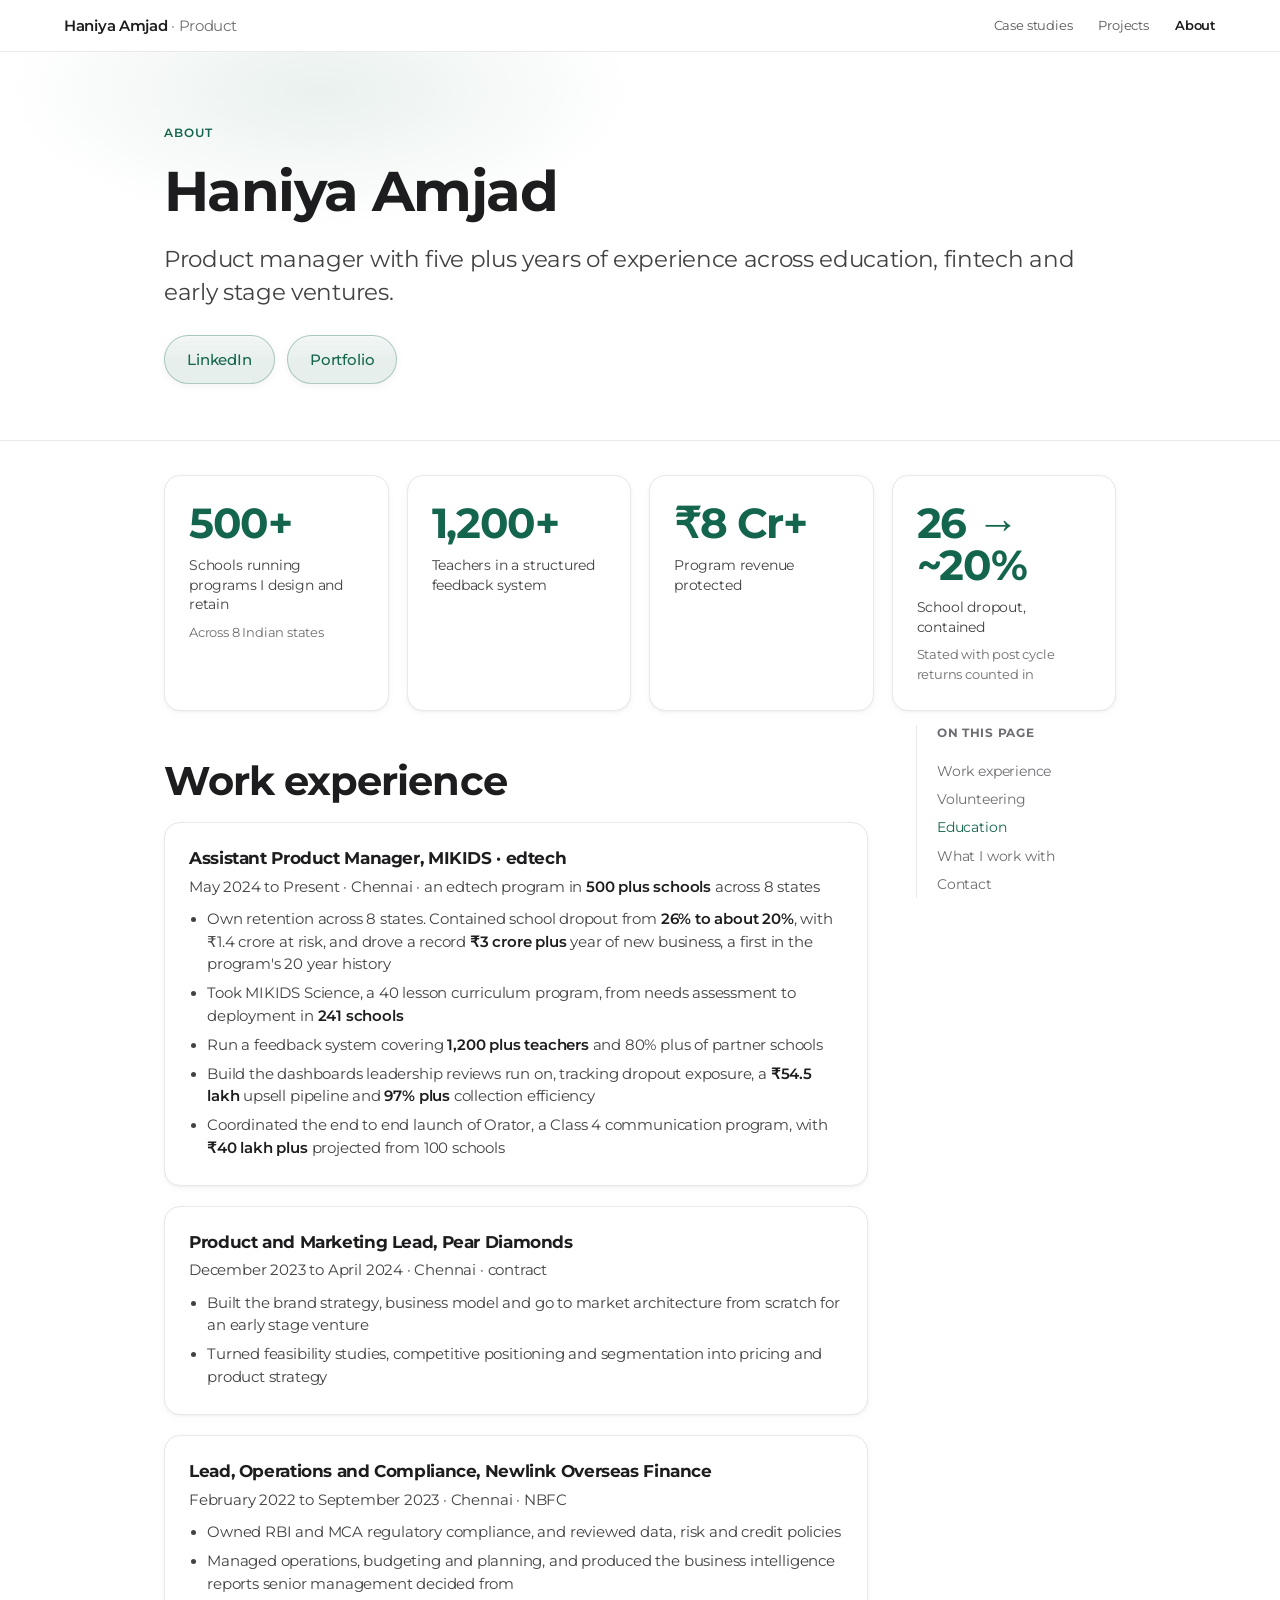
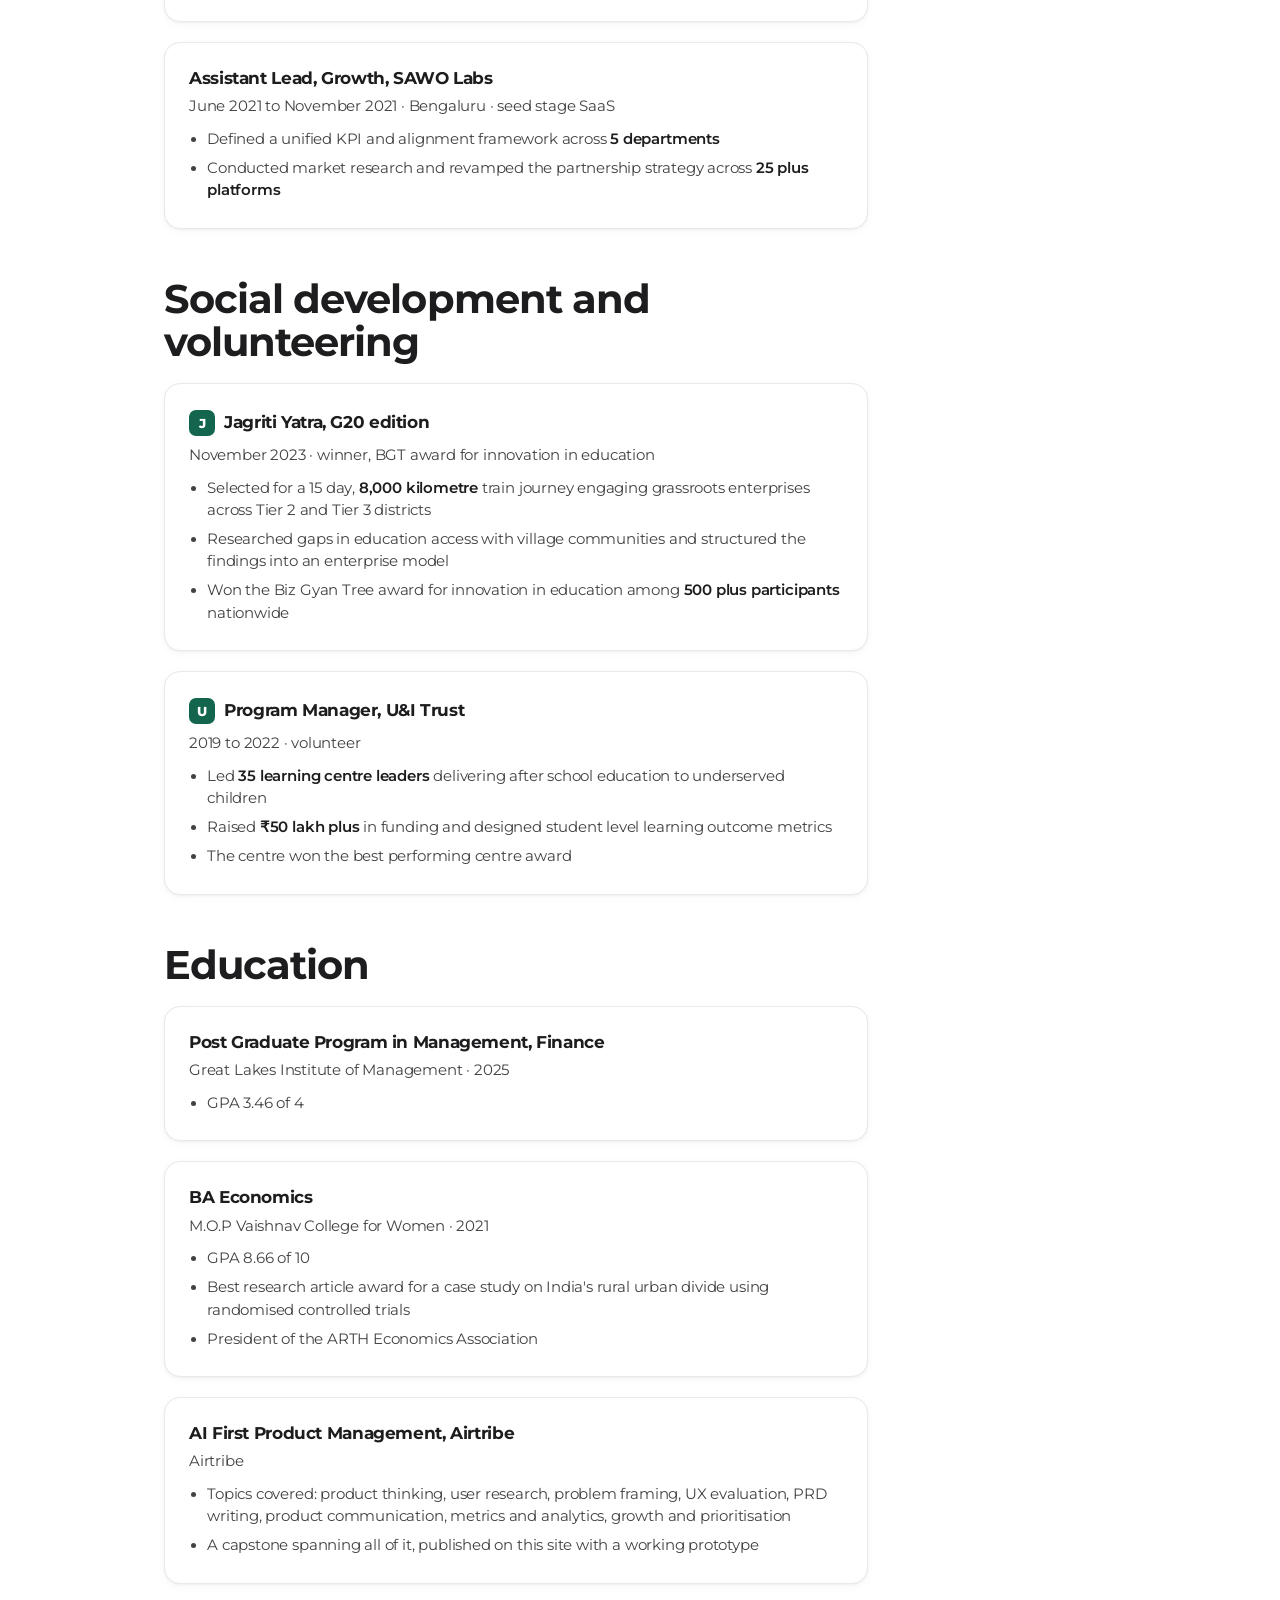
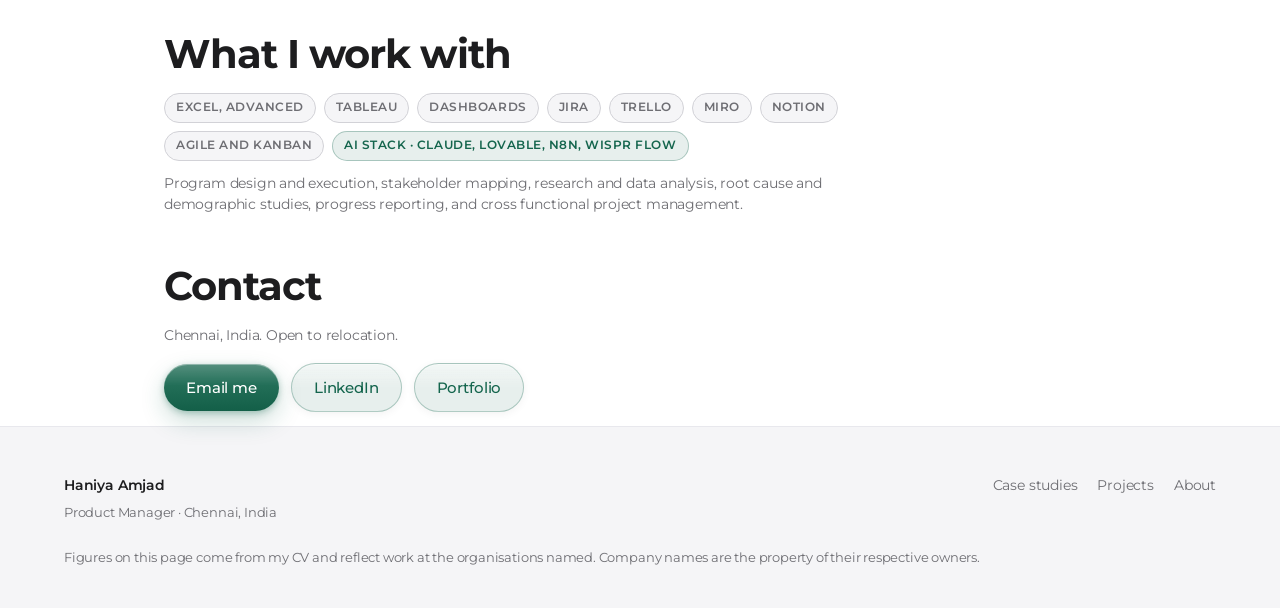
==== about/index.html @ ca7cb686 "Illustrated thumbnails, plain Projects hero, pretty about path" ====
<!DOCTYPE html>
<html lang="en">
<head>
<meta charset="utf-8">
<meta name="viewport" content="width=device-width, initial-scale=1">
<title>About Haniya Amjad</title>
<meta name="description" content="Product manager with five plus years of experience across education, fintech and early stage ventures.">
<link rel="stylesheet" href="../assets/style.css?v=6">
</head>
<body style="--case:#14654d; --case-soft:rgba(20,101,77,.10); --case-line:rgba(20,101,77,.30);">

<a class="skip" href="#main">Skip to content</a>

<nav class="nav">
  <div class="nav-in">
    <a class="nav-logo" href="../">Haniya Amjad <span>· Product</span></a>
    <button class="nav-toggle" aria-expanded="false" aria-controls="navlinks">Menu</button>
    <div class="nav-links" id="navlinks">
      <a href="../">Case studies</a>
      <a href="../#projects">Projects</a>
      <a href="./" class="is-active">About</a>
    </div>
  </div>
</nav>

<main id="main">

<header class="case-hero">
  <div class="wrap">
    <p class="eyebrow">About</p>
    <h1 class="h1">Haniya Amjad</h1>
    <p class="lede">
      Product manager with five plus years of experience across education, fintech and early
      stage ventures.
    </p>
    <div class="btn-row" style="margin-top:22px">
      <a class="btn btn-ghost" href="https://www.linkedin.com/in/haniyaamjad" target="_blank" rel="noopener">LinkedIn</a>
      <a class="btn btn-ghost" href="../">Portfolio</a>
    </div>
  </div>
</header>

<section class="section-sm">
  <div class="wrap">
    <div class="metrics reveal">
      <div class="metric"><span class="num">500+</span><span class="lbl">Schools running programs I design and retain</span><span class="sub">Across 8 Indian states</span></div>
      <div class="metric"><span class="num">1,200+</span><span class="lbl">Teachers in a structured feedback system</span></div>
      <div class="metric"><span class="num">₹8 Cr+</span><span class="lbl">Program revenue protected</span></div>
      <div class="metric"><span class="num">26 → ~20%</span><span class="lbl">School dropout, contained</span><span class="sub">Stated with post cycle returns counted in</span></div>
    </div>
  </div>
</section>

<div class="wrap">
  <div class="case-layout">
  <div class="case-main">

<section class="section-sm" id="experience">
  <div class="prose reveal">
    <h2 class="h2">Work experience</h2>
  </div>

  <div class="grid reveal" style="grid-template-columns:1fr;margin-top:20px">
    <div class="card">
      <h4>Assistant Product Manager, MIKIDS · edtech</h4>
      <p class="xsmall muted" style="margin:4px 0 10px">May 2024 to Present · Chennai · an edtech program in <strong>500 plus schools</strong> across 8 states</p>
      <ul style="font-size:14.5px;color:var(--text-mid);margin:0">
        <li>Own retention across 8 states. Contained school dropout from <strong>26% to about 20%</strong>, with ₹1.4 crore at risk, and drove a record <strong>₹3 crore plus</strong> year of new business, a first in the program's 20 year history</li>
        <li>Took MIKIDS Science, a 40 lesson curriculum program, from needs assessment to deployment in <strong>241 schools</strong></li>
        <li>Run a feedback system covering <strong>1,200 plus teachers</strong> and 80% plus of partner schools</li>
        <li>Build the dashboards leadership reviews run on, tracking dropout exposure, a <strong>₹54.5 lakh</strong> upsell pipeline and <strong>97% plus</strong> collection efficiency</li>
        <li>Coordinated the end to end launch of Orator, a Class 4 communication program, with <strong>₹40 lakh plus</strong> projected from 100 schools</li>
      </ul>
    </div>

    <div class="card">
      <h4>Product and Marketing Lead, Pear Diamonds</h4>
      <p class="xsmall muted" style="margin:4px 0 10px">December 2023 to April 2024 · Chennai · contract</p>
      <ul style="font-size:14.5px;color:var(--text-mid);margin:0">
        <li>Built the brand strategy, business model and go to market architecture from scratch for an early stage venture</li>
        <li>Turned feasibility studies, competitive positioning and segmentation into pricing and product strategy</li>
      </ul>
    </div>

    <div class="card">
      <h4>Lead, Operations and Compliance, Newlink Overseas Finance</h4>
      <p class="xsmall muted" style="margin:4px 0 10px">February 2022 to September 2023 · Chennai · NBFC</p>
      <ul style="font-size:14.5px;color:var(--text-mid);margin:0">
        <li>Owned RBI and MCA regulatory compliance, and reviewed data, risk and credit policies</li>
        <li>Managed operations, budgeting and planning, and produced the business intelligence reports senior management decided from</li>
      </ul>
    </div>

    <div class="card">
      <h4>Assistant Lead, Growth, SAWO Labs</h4>
      <p class="xsmall muted" style="margin:4px 0 10px">June 2021 to November 2021 · Bengaluru · seed stage SaaS</p>
      <ul style="font-size:14.5px;color:var(--text-mid);margin:0">
        <li>Defined a unified KPI and alignment framework across <strong>5 departments</strong></li>
        <li>Conducted market research and revamped the partnership strategy across <strong>25 plus platforms</strong></li>
      </ul>
    </div>
  </div>
</section>

<section class="section-sm" id="volunteering">
  <div class="prose reveal">
    <h2 class="h2">Social development and volunteering</h2>
  </div>

  <div class="grid reveal" style="grid-template-columns:1fr;margin-top:20px">
    <div class="card">
      <h4><span class="logo-mark" aria-hidden="true">J</span>Jagriti Yatra, G20 edition</h4>
      <p class="xsmall muted" style="margin:4px 0 10px">November 2023 · winner, BGT award for innovation in education</p>
      <ul style="font-size:14.5px;color:var(--text-mid);margin:0">
        <li>Selected for a 15 day, <strong>8,000 kilometre</strong> train journey engaging grassroots enterprises across Tier 2 and Tier 3 districts</li>
        <li>Researched gaps in education access with village communities and structured the findings into an enterprise model</li>
        <li>Won the Biz Gyan Tree award for innovation in education among <strong>500 plus participants</strong> nationwide</li>
      </ul>
    </div>

    <div class="card">
      <h4><span class="logo-mark" aria-hidden="true">U</span>Program Manager, U&amp;I Trust</h4>
      <p class="xsmall muted" style="margin:4px 0 10px">2019 to 2022 · volunteer</p>
      <ul style="font-size:14.5px;color:var(--text-mid);margin:0">
        <li>Led <strong>35 learning centre leaders</strong> delivering after school education to underserved children</li>
        <li>Raised <strong>₹50 lakh plus</strong> in funding and designed student level learning outcome metrics</li>
        <li>The centre won the best performing centre award</li>
      </ul>
    </div>
  </div>
</section>

<section class="section-sm" id="education">
  <div class="prose reveal">
    <h2 class="h2">Education</h2>
  </div>

  <div class="grid reveal" style="grid-template-columns:1fr;margin-top:20px">
    <div class="card">
      <h4>Post Graduate Program in Management, Finance</h4>
      <p class="xsmall muted" style="margin:4px 0 10px">Great Lakes Institute of Management · 2025</p>
      <ul style="font-size:14.5px;color:var(--text-mid);margin:0">
        <li>GPA 3.46 of 4</li>
      </ul>
    </div>

    <div class="card">
      <h4>BA Economics</h4>
      <p class="xsmall muted" style="margin:4px 0 10px">M.O.P Vaishnav College for Women · 2021</p>
      <ul style="font-size:14.5px;color:var(--text-mid);margin:0">
        <li>GPA 8.66 of 10</li>
        <li>Best research article award for a case study on India's rural urban divide using randomised controlled trials</li>
        <li>President of the ARTH Economics Association</li>
      </ul>
    </div>

    <div class="card">
      <h4>AI First Product Management, Airtribe</h4>
      <p class="xsmall muted" style="margin:4px 0 10px">Airtribe</p>
      <ul style="font-size:14.5px;color:var(--text-mid);margin:0">
        <li>Topics covered: product thinking, user research, problem framing, UX evaluation, PRD writing, product communication, metrics and analytics, growth and prioritisation</li>
        <li>A capstone spanning all of it, published on this site with a working prototype</li>
      </ul>
    </div>
  </div>
</section>

<section class="section-sm" id="toolkit">
  <div class="prose reveal">
    <h2 class="h2">What I work with</h2>
    <div class="tag-row" style="margin:16px 0 12px">
      <span class="tag tag-plain">Excel, advanced</span>
      <span class="tag tag-plain">Tableau</span>
      <span class="tag tag-plain">Dashboards</span>
      <span class="tag tag-plain">Jira</span>
      <span class="tag tag-plain">Trello</span>
      <span class="tag tag-plain">Miro</span>
      <span class="tag tag-plain">Notion</span>
      <span class="tag tag-plain">Agile and Kanban</span>
      <span class="tag">AI stack · Claude, Lovable, n8n, Wispr Flow</span>
    </div>
    <p class="small muted">
      Program design and execution, stakeholder mapping, research and data analysis, root cause
      and demographic studies, progress reporting, and cross functional project management.
    </p>
  </div>
</section>

<section class="section-sm" id="contact">
  <div class="prose reveal">
    <h2 class="h2">Contact</h2>
    <p class="small muted" style="margin-top:10px">Chennai, India. Open to relocation.</p>
    <div class="btn-row" style="margin-top:16px">
      <a class="btn" href="mailto:haniya.amjad1124@gmail.com">Email me</a>
      <a class="btn btn-ghost" href="https://www.linkedin.com/in/haniyaamjad" target="_blank" rel="noopener">LinkedIn</a>
      <a class="btn btn-ghost" href="../">Portfolio</a>
    </div>
  </div>
</section>

  </div>

  <aside class="toc" aria-label="On this page">
    <p class="toc-t">On this page</p>
    <a href="#experience">Work experience</a>
    <a href="#volunteering">Volunteering</a>
    <a href="#education">Education</a>
    <a href="#toolkit">What I work with</a>
    <a href="#contact">Contact</a>
  </aside>

  </div>
</div>

</main>

<footer class="footer">
  <div class="wrap-wide">
    <div class="footer-in">
      <div>
        <p style="font-family:var(--font-display);font-weight:600;margin-bottom:6px">Haniya Amjad</p>
        <p class="muted" style="font-size:13px;margin:0">Product Manager · Chennai, India</p>
      </div>
      <div class="footer-links">
        <a href="../">Case studies</a>
        <a href="../#projects">Projects</a>
        <a href="./">About</a>
      </div>
    </div>
    <p class="footer-legal">
      Figures on this page come from my CV and reflect work at the organisations named. Company
      names are the property of their respective owners.
    </p>
  </div>
</footer>

<script src="../assets/main.js?v=6"></script>
</body>
</html>
---- assets/style.css ----
@font-face {
  font-family: "Montserrat";
  font-style: normal;
  font-weight: 100 900;
  font-display: swap;
  src: url("fonts/montserrat-var.woff2") format("woff2");
}

/* ==========================================================================
   Haniya Amjad, Product Portfolio
   Design system. Apple-grade restraint: black, white, one accent per case.
   ========================================================================== */

/* ---------- Tokens ---------- */
:root {
  --font-display: "Montserrat", -apple-system, BlinkMacSystemFont, "SF Pro Display",
                  "Helvetica Neue", Helvetica, Arial, sans-serif;
  --font-text: "Montserrat", -apple-system, BlinkMacSystemFont, "SF Pro Text",
               "Helvetica Neue", Helvetica, Arial, sans-serif;
  --font-mono: ui-monospace, SFMono-Regular, "SF Mono", Menlo, Consolas, monospace;

  --bg: #ffffff;
  --bg-alt: #f5f5f7;
  --bg-sunken: #ebebef;
  --surface: #ffffff;
  --text: #1d1d1f;
  --text-mid: #424245;
  --muted: #6e6e73;
  --line: #d2d2d7;
  --line-soft: #e8e8ed;
  --accent: #0071e3;
  --accent-ink: #ffffff;

  /* per-case accent, overridden inline on <body data-case> */
  --case: #0071e3;
  --case-soft: rgba(0, 113, 227, 0.10);
  --case-line: rgba(0, 113, 227, 0.28);

  --shadow-sm: 0 1px 2px rgba(0,0,0,.04), 0 2px 8px rgba(0,0,0,.04);
  --shadow-md: 0 2px 6px rgba(0,0,0,.05), 0 12px 32px rgba(0,0,0,.07);
  --shadow-lg: 0 4px 12px rgba(0,0,0,.06), 0 24px 64px rgba(0,0,0,.10);

  --radius-sm: 10px;
  --radius: 16px;
  --radius-lg: 24px;

  --wrap: 1000px;
  --wrap-wide: 1200px;
  --nav-h: 52px;

  --ease: cubic-bezier(.22,.61,.36,1);
}

@media (prefers-color-scheme: dark) {
  :root:not([data-theme="light"]) {
    --bg: #000000;
    --bg-alt: #0d0d0f;
    --bg-sunken: #161618;
    --surface: #1418;
    --surface: #131315;
    --text: #f5f5f7;
    --text-mid: #d6d6da;
    --muted: #8a8a8f;
    --line: #2c2c2e;
    --line-soft: #232325;
    --accent: #2997ff;
  }
}

:root[data-theme="dark"] {
  --bg: #000000;
  --bg-alt: #0d0d0f;
  --bg-sunken: #161618;
  --surface: #131315;
  --text: #f5f5f7;
  --text-mid: #d6d6da;
  --muted: #8a8a8f;
  --line: #2c2c2e;
  --line-soft: #232325;
  --accent: #2997ff;
}

/* ---------- Reset ---------- */
*, *::before, *::after { box-sizing: border-box; }
html { -webkit-text-size-adjust: 100%; scroll-behavior: smooth; scroll-padding-top: calc(var(--nav-h) + 24px); }
@media (prefers-reduced-motion: reduce) {
  html { scroll-behavior: auto; }
  *, *::before, *::after { animation-duration: .001ms !important; transition-duration: .001ms !important; }
}
body {
  margin: 0;
  background: var(--bg);
  color: var(--text);
  font-family: var(--font-text);
  font-size: 17px;
  line-height: 1.55;
  letter-spacing: -0.011em;
  -webkit-font-smoothing: antialiased;
  -moz-osx-font-smoothing: grayscale;
  overflow-x: hidden;
}
img, svg, video { max-width: 100%; height: auto; display: block; }
a { color: inherit; text-decoration: none; }
h1, h2, h3, h4, h5 { font-family: var(--font-display); font-weight: 700; letter-spacing: -0.022em; line-height: 1.08; margin: 0; }
p { margin: 0 0 1.1em; }
p:last-child { margin-bottom: 0; }
ul, ol { margin: 0 0 1.1em; padding-left: 1.25em; }
li { margin-bottom: .45em; }
li:last-child { margin-bottom: 0; }
strong { font-weight: 600; color: var(--text); }
hr { border: 0; border-top: 1px solid var(--line-soft); margin: 56px 0; }
::selection { background: var(--case); color: #fff; }

:focus-visible { outline: 2px solid var(--case); outline-offset: 3px; border-radius: 4px; }

/* ---------- Layout ---------- */
.wrap { width: 100%; max-width: var(--wrap); margin: 0 auto; padding: 0 24px; }
.wrap-wide { width: 100%; max-width: var(--wrap-wide); margin: 0 auto; padding: 0 24px; }
section { position: relative; }
.section { padding: 60px 0 40px; }
.section-sm { padding: 34px 0 14px; }
.section-alt { background: var(--bg-alt); }
.skip {
  position: absolute; left: -9999px; top: 0; z-index: 200;
  background: var(--text); color: var(--bg); padding: 10px 16px; border-radius: 0 0 8px 0;
}
.skip:focus { left: 0; }

/* ---------- Nav ---------- */
.nav {
  position: sticky; top: 0; z-index: 100;
  height: var(--nav-h);
  background: color-mix(in srgb, var(--bg) 72%, transparent);
  backdrop-filter: saturate(180%) blur(20px);
  -webkit-backdrop-filter: saturate(180%) blur(20px);
  border-bottom: 1px solid var(--line-soft);
}
.nav-in {
  max-width: var(--wrap-wide); margin: 0 auto; padding: 0 24px;
  height: 100%; display: flex; align-items: center; gap: 28px;
}
.nav-logo {
  font-family: var(--font-display); font-weight: 600; font-size: 15px;
  letter-spacing: -0.02em; margin-right: auto; white-space: nowrap;
}
.nav-logo span { color: var(--muted); font-weight: 400; }
.nav-links { display: flex; align-items: center; gap: 26px; }
.nav-links a {
  font-size: 13px; color: var(--text-mid); opacity: .88;
  transition: opacity .25s var(--ease), color .25s var(--ease);
}
.nav-links a:hover { opacity: 1; color: var(--text); }
.nav-links a.is-active { color: var(--text); font-weight: 600; opacity: 1; }
.nav-toggle {
  display: none; background: none; border: 0; padding: 6px; cursor: pointer;
  color: var(--text); font-size: 13px; font-family: inherit;
}
@media (max-width: 720px) {
  .nav-links {
    position: fixed; inset: var(--nav-h) 0 auto 0;
    flex-direction: column; align-items: stretch; gap: 0;
    background: var(--bg); border-bottom: 1px solid var(--line);
    padding: 8px 24px 20px; display: none;
  }
  .nav-links.is-open { display: flex; }
  .nav-links a { padding: 13px 0; font-size: 16px; border-bottom: 1px solid var(--line-soft); }
  .nav-links a:last-child { border-bottom: 0; }
  .nav-toggle { display: block; }
}

/* ---------- Type utilities ---------- */
.eyebrow {
  font-size: 12px; font-weight: 600; letter-spacing: .08em; text-transform: uppercase;
  color: var(--case); margin: 0 0 14px;
}
.eyebrow-muted { color: var(--muted); }
.h-display { font-size: clamp(40px, 7.2vw, 76px); line-height: 1.04; letter-spacing: -0.03em; }
.h1 { font-size: clamp(34px, 5.4vw, 56px); letter-spacing: -0.028em; }
.h2 { font-size: clamp(27px, 3.6vw, 40px); letter-spacing: -0.024em; }
.h3 { font-size: clamp(20px, 2.2vw, 26px); letter-spacing: -0.018em; }
.h4 { font-size: 18px; letter-spacing: -0.014em; }
.lede { font-size: clamp(18px, 2.1vw, 23px); line-height: 1.45; color: var(--text-mid); font-weight: 400; letter-spacing: -0.014em; }
.muted { color: var(--muted); }
.small { font-size: 14px; }
.xsmall { font-size: 12.5px; }
.center { text-align: center; }
.mono { font-family: var(--font-mono); font-size: .92em; letter-spacing: 0; }

.section-head { margin-bottom: 40px; }
.section-head .lede { max-width: 68ch; margin-top: 14px; }

/* ---------- Tags / chips ---------- */
.tag {
  display: inline-flex; align-items: center; gap: 6px;
  font-size: 11.5px; font-weight: 600; letter-spacing: .045em; text-transform: uppercase;
  padding: 5px 11px; border-radius: 100px;
  background: var(--case-soft); color: var(--case);
  border: 1px solid var(--case-line);
  white-space: nowrap;
}
.tag-plain {
  background: var(--bg-alt); color: var(--muted); border-color: var(--line);
}
.tag-row { display: flex; flex-wrap: wrap; gap: 8px; }

/* ---------- Buttons ---------- */
.btn {
  display: inline-flex; align-items: center; gap: 8px;
  font-size: 15px; font-weight: 500; letter-spacing: -0.01em;
  padding: 12px 22px; border-radius: 100px;
  background: var(--case); color: #fff; border: 1px solid transparent;
  transition: transform .25s var(--ease), filter .25s var(--ease);
  cursor: pointer; font-family: inherit;
}
.btn:hover { filter: brightness(1.08); transform: translateY(-1px); }
.btn-ghost {
  background: transparent; color: var(--case); border-color: var(--case-line);
}
.btn-ghost:hover { background: var(--case-soft); filter: none; }
.btn-row { display: flex; flex-wrap: wrap; gap: 12px; align-items: center; }

.link-arrow {
  display: inline-flex; align-items: center; gap: 6px;
  color: var(--case); font-size: 15px; font-weight: 500;
}
.link-arrow::after { content: "›"; font-size: 1.25em; line-height: 1; transition: transform .25s var(--ease); }
.link-arrow:hover::after { transform: translateX(3px); }

/* ---------- Case hero ---------- */
.case-hero { padding: 72px 0 56px; border-bottom: 1px solid var(--line-soft); position: relative; overflow: hidden; }
.case-hero::before {
  content: ""; position: absolute; inset: -40% 40% 40% -10%;
  background: radial-gradient(closest-side, var(--case-soft), transparent 70%);
  pointer-events: none; opacity: .9;
}
.case-hero > * { position: relative; }
.case-hero h1 { margin: 18px 0 0; max-width: 20ch; }
.case-hero .lede { margin-top: 22px; max-width: 62ch; }
.case-brand {
  display: flex; align-items: baseline; gap: 14px; flex-wrap: wrap;
}
.case-brand .co {
  font-family: var(--font-display); font-size: 21px; font-weight: 700; letter-spacing: -0.02em;
}

/* Meta strip */
.meta-strip {
  display: grid; grid-template-columns: repeat(auto-fit, minmax(150px, 1fr));
  gap: 1px; margin-top: 44px;
  background: var(--line-soft); border: 1px solid var(--line-soft); border-radius: var(--radius);
  overflow: hidden;
}
.meta-strip > div { background: var(--bg); padding: 18px 20px; }
.meta-strip dt { font-size: 11.5px; font-weight: 600; letter-spacing: .05em; text-transform: uppercase; color: var(--muted); margin-bottom: 6px; }
.meta-strip dd { margin: 0; font-size: 15px; font-weight: 500; line-height: 1.35; }

/* ---------- Metric callouts ---------- */
.metrics {
  display: grid; grid-template-columns: repeat(auto-fit, minmax(190px, 1fr)); gap: 18px;
}
.metric {
  background: var(--surface); border: 1px solid var(--line-soft); border-radius: var(--radius);
  padding: 26px 24px; box-shadow: var(--shadow-sm);
}
.metric .num {
  font-family: var(--font-display); font-size: clamp(30px, 4vw, 42px); font-weight: 700;
  letter-spacing: -0.03em; line-height: 1; color: var(--case); display: block;
}
.metric .lbl { display: block; margin-top: 12px; font-size: 14px; line-height: 1.4; color: var(--text-mid); }
.metric .sub { display: block; margin-top: 8px; font-size: 12.5px; color: var(--muted); }

/* ---------- Prose blocks ---------- */
.prose { max-width: 72ch; }
.prose h2 { margin: 0 0 18px; }
.prose h3 { margin: 32px 0 12px; }
.prose h4 { margin: 28px 0 8px; }
.prose > *:first-child { margin-top: 0; }

/* Q&A (clarifying questions) */
.qa { border-left: 2px solid var(--case-line); padding-left: 22px; margin: 0 0 8px; max-width: 72ch; }
.qa-row { margin-bottom: 18px; }
.qa-row:last-child { margin-bottom: 0; }
.qa-q, .qa-a { display: flex; gap: 12px; margin-bottom: 7px; }
.qa-who {
  flex: 0 0 auto; width: 62px;
  font-size: 11.5px; font-weight: 700; letter-spacing: .05em; text-transform: uppercase;
  color: var(--muted); padding-top: 4px;
}
.qa-q .qa-who { color: var(--case); }
.qa-txt { flex: 1 1 auto; font-size: 16px; line-height: 1.5; }
.qa-q .qa-txt { font-weight: 500; }
.qa-a .qa-txt { color: var(--text-mid); }

/* Callout */
.callout {
  border-radius: var(--radius); padding: 24px 26px; margin: 24px 0;
  background: var(--case-soft); border: 1px solid var(--case-line);
}
.callout .eyebrow { margin-bottom: 10px; }
.callout p { font-size: 17px; }
.callout-neutral { background: var(--bg-alt); border-color: var(--line); }
.callout-neutral .eyebrow { color: var(--muted); }

/* Pull quote */
.quote {
  margin: 28px 0; padding: 0 0 0 26px; border-left: 3px solid var(--case);
  max-width: 68ch;
}
.quote p {
  font-family: var(--font-display); font-size: clamp(19px, 2.4vw, 25px); font-weight: 500;
  line-height: 1.35; letter-spacing: -0.018em; margin-bottom: 12px;
}
.quote cite { font-style: normal; font-size: 13.5px; color: var(--muted); }

/* Honesty / assumption note */
.note {
  display: flex; gap: 12px; align-items: flex-start;
  border: 1px dashed var(--line); border-radius: var(--radius-sm);
  padding: 16px 18px; margin: 22px 0; background: var(--bg-alt);
}
.note .note-k {
  flex: 0 0 auto; font-size: 11px; font-weight: 700; letter-spacing: .06em; text-transform: uppercase;
  color: var(--muted); padding-top: 3px;
}
.note p { font-size: 14px; color: var(--text-mid); margin: 0; }

/* ---------- Tables ---------- */
.table-scroll { overflow-x: auto; margin: 22px 0; -webkit-overflow-scrolling: touch; }
table {
  width: 100%; border-collapse: collapse; font-size: 14.5px; min-width: 560px;
}
th, td { text-align: left; padding: 13px 16px; border-bottom: 1px solid var(--line-soft); vertical-align: top; }
th {
  font-size: 11.5px; font-weight: 700; letter-spacing: .05em; text-transform: uppercase;
  color: var(--muted); border-bottom: 1px solid var(--line); white-space: nowrap;
}
tbody tr:last-child td { border-bottom: 0; }
td strong { font-weight: 600; }
.t-num { font-family: var(--font-mono); font-size: 13.5px; white-space: nowrap; }
.t-win { background: var(--case-soft); }
.t-win td { font-weight: 500; }
caption { caption-side: bottom; text-align: left; padding-top: 14px; font-size: 12.5px; color: var(--muted); }

/* ---------- Diagram frame ---------- */
.diagram {
  margin: 26px 0; border: 1px solid var(--line-soft); border-radius: var(--radius-lg);
  background: var(--bg-alt); overflow: hidden;
}
.diagram-head { padding: 20px 24px 0; }
.diagram-head .eyebrow { margin-bottom: 6px; }
.diagram-head h3 { font-size: 19px; letter-spacing: -0.016em; }
.diagram-head p { font-size: 14px; color: var(--muted); margin: 8px 0 0; max-width: 70ch; }
.diagram-body { padding: 20px 24px 24px; overflow-x: auto; -webkit-overflow-scrolling: touch; }
.diagram-body svg { display: block; margin: 0 auto; min-width: 620px; }
.diagram-note { padding: 0 24px 22px; font-size: 12.5px; color: var(--muted); }

/* SVG theming hooks */
.dg-bg { fill: var(--surface); }
.dg-line { stroke: var(--line); }
.dg-node { fill: var(--surface); stroke: var(--line); }
.dg-node-accent { fill: var(--case-soft); stroke: var(--case-line); }
.dg-node-solid { fill: var(--case); stroke: var(--case); }
.dg-t { fill: var(--text); font-family: var(--font-text); font-size: 12.5px; font-weight: 500; }
.dg-t-sm { fill: var(--muted); font-family: var(--font-text); font-size: 11px; font-weight: 400; }
.dg-t-hd { fill: var(--text); font-family: var(--font-display); font-size: 13px; font-weight: 700; letter-spacing: .02em; }
.dg-t-inv { fill: #fff; font-family: var(--font-text); font-size: 12.5px; font-weight: 600; }
.dg-t-acc { fill: var(--case); font-family: var(--font-text); font-size: 11px; font-weight: 600; letter-spacing: .04em; }
.dg-arrow { fill: var(--line); }

/* ---------- Step / journey rail ---------- */
.rail { display: grid; gap: 0; margin: 24px 0; }
.rail-item {
  display: grid; grid-template-columns: 44px 1fr; gap: 20px;
  padding-bottom: 28px; position: relative;
}
.rail-item::before {
  content: ""; position: absolute; left: 21px; top: 34px; bottom: 0; width: 1px; background: var(--line);
}
.rail-item:last-child { padding-bottom: 0; }
.rail-item:last-child::before { display: none; }
.rail-n {
  width: 44px; height: 44px; border-radius: 50%;
  display: grid; place-items: center;
  background: var(--surface); border: 1px solid var(--line);
  font-family: var(--font-display); font-size: 14px; font-weight: 700; color: var(--case);
  position: relative; z-index: 1;
}
.rail-item.is-leak .rail-n { background: var(--case); border-color: var(--case); color: #fff; }
.rail-b h4 { margin-bottom: 6px; }
.rail-b p { font-size: 15px; color: var(--text-mid); margin: 0; }
.rail-b .tag { margin-top: 10px; }

/* ---------- Cards / grid ---------- */
.grid { display: grid; gap: 20px; }
.grid-2 { grid-template-columns: repeat(auto-fit, minmax(280px, 1fr)); }
.grid-3 { grid-template-columns: repeat(auto-fit, minmax(260px, 1fr)); }
.grid-4 { grid-template-columns: repeat(auto-fit, minmax(210px, 1fr)); }

.card {
  background: var(--surface); border: 1px solid var(--line-soft); border-radius: var(--radius);
  padding: 26px 24px; box-shadow: var(--shadow-sm);
}
.card h4 { margin-bottom: 8px; }
.card p { font-size: 14.5px; color: var(--text-mid); margin: 0; }
.card .eyebrow { font-size: 11px; margin-bottom: 10px; }

/* Case index cards */
.case-card {
  display: flex; flex-direction: column;
  background: var(--surface); border: 1px solid var(--line-soft); border-radius: var(--radius-lg);
  padding: 28px 26px 26px; box-shadow: var(--shadow-sm);
  transition: transform .35s var(--ease), box-shadow .35s var(--ease), border-color .35s var(--ease);
  height: 100%;
}
.case-card:hover { transform: translateY(-4px); box-shadow: var(--shadow-md); border-color: var(--line); }
.case-card .case-card-top { display: flex; align-items: center; justify-content: space-between; gap: 12px; margin-bottom: 20px; }
.case-card .co { font-family: var(--font-display); font-size: 15px; font-weight: 700; letter-spacing: -0.01em; }
.case-card h3 { font-size: 21px; line-height: 1.22; letter-spacing: -0.018em; margin-bottom: 12px; }
.case-card p { font-size: 14.5px; color: var(--muted); margin: 0 0 20px; flex: 1 1 auto; }
.case-card .case-card-foot { display: flex; align-items: center; justify-content: space-between; gap: 12px; }
.case-card .kpi { font-size: 12.5px; color: var(--muted); }
.case-card .kpi b { color: var(--case); font-weight: 700; }

/* ---------- Artifact links ---------- */
.artifacts { display: grid; grid-template-columns: repeat(auto-fit, minmax(230px, 1fr)); gap: 14px; margin: 28px 0 0; }
.artifact {
  display: flex; align-items: center; gap: 12px;
  border: 1px solid var(--line); border-radius: var(--radius-sm); padding: 15px 17px;
  transition: border-color .25s var(--ease), background .25s var(--ease);
}
.artifact:hover { border-color: var(--case); background: var(--case-soft); }
.artifact .a-ic { flex: 0 0 auto; width: 30px; height: 30px; display: grid; place-items: center;
  border-radius: 8px; background: var(--bg-alt); font-size: 13px; }
.artifact .a-t { font-size: 14px; font-weight: 500; line-height: 1.25; }
.artifact .a-s { font-size: 12px; color: var(--muted); margin-top: 2px; }

/* ---------- TOC ---------- */
.toc {
  position: sticky; top: calc(var(--nav-h) + 20px);
  border-left: 1px solid var(--line-soft); padding-left: 20px;
}
.toc-t { font-size: 11.5px; font-weight: 700; letter-spacing: .06em; text-transform: uppercase; color: var(--muted); margin-bottom: 14px; }
.toc a { display: block; font-size: 13.5px; color: var(--muted); padding: 5px 0; line-height: 1.35;
  transition: color .2s var(--ease); }
.toc a:hover, .toc a.is-active { color: var(--case); }
.case-layout { display: grid; grid-template-columns: 1fr; gap: 48px; }
@media (min-width: 1080px) {
  .case-layout { grid-template-columns: 1fr 200px; align-items: start; }
  .case-layout .case-main { min-width: 0; }
}
@media (max-width: 1079px) { .toc { display: none; } }

/* ---------- Footer ---------- */
.footer { border-top: 1px solid var(--line-soft); padding: 48px 0 40px; background: var(--bg-alt); font-size: 13.5px; }
.footer-in { display: flex; flex-wrap: wrap; gap: 28px; justify-content: space-between; align-items: flex-start; }
.footer a { color: var(--muted); }
.footer a:hover { color: var(--text); }
.footer-links { display: flex; flex-wrap: wrap; gap: 20px; }
.footer-legal { color: var(--muted); font-size: 12.5px; margin-top: 26px; line-height: 1.6; }

/* ---------- Prev / next ---------- */
.pager { display: grid; grid-template-columns: repeat(auto-fit, minmax(260px, 1fr)); gap: 16px; margin-top: 8px; }
.pager a {
  border: 1px solid var(--line-soft); border-radius: var(--radius); padding: 22px 24px;
  transition: border-color .25s var(--ease), transform .25s var(--ease);
}
.pager a:hover { border-color: var(--case); transform: translateY(-2px); }
.pager .dir { font-size: 11.5px; font-weight: 700; letter-spacing: .06em; text-transform: uppercase; color: var(--muted); }
.pager .ttl { font-family: var(--font-display); font-size: 17px; font-weight: 600; letter-spacing: -0.014em; margin-top: 8px; display: block; }

/* ---------- Reveal on scroll ---------- */
.reveal { opacity: 0; transform: translateY(14px); transition: opacity .7s var(--ease), transform .7s var(--ease); }
.reveal.is-in { opacity: 1; transform: none; }
@media (prefers-reduced-motion: reduce) { .reveal { opacity: 1; transform: none; } }

/* ---------- Print ---------- */
@media print {
  .nav, .toc, .footer, .pager, .btn-row { display: none !important; }
  body { font-size: 11pt; }
  .diagram { break-inside: avoid; }
}

/* ==========================================================================
   Portfolio shell: one page, many case studies, hash routed
   ========================================================================== */

/* Per case brand colour. Each scope supplies --c-l (light) and --c-d (dark). */
.case-scope {
  --case: var(--c-l);
  --case-soft: color-mix(in srgb, var(--case) 10%, transparent);
  --case-line: color-mix(in srgb, var(--case) 30%, transparent);
}
@media (prefers-color-scheme: dark) {
  :root:not([data-theme="light"]) .case-scope { --case: var(--c-d); }
}
:root[data-theme="dark"] .case-scope { --case: var(--c-d); }

/* Routed views */
.view { display: none; }
.view.is-on { display: block; }

/* Index hero */
.home-hero { padding: 64px 0 8px; }
.home-hero h1 { max-width: 16ch; }
.home-hero .lede { max-width: 60ch; margin-top: 20px; }

/* Category filters */
.filters { display: flex; flex-wrap: wrap; gap: 9px; margin: 30px 0 30px; }
.filter {
  font-size: 12.5px; font-weight: 600; letter-spacing: .02em;
  padding: 8px 16px; border-radius: 100px; cursor: pointer;
  background: transparent; color: var(--muted); border: 1px solid var(--line);
  font-family: inherit; transition: color .2s var(--ease), border-color .2s var(--ease),
               background .2s var(--ease);
}
.filter:hover { color: var(--text); border-color: var(--muted); }
.filter.is-on { background: var(--text); color: var(--bg); border-color: var(--text); }

/* Index grid */
.case-grid { display: grid; gap: 18px; grid-template-columns: repeat(auto-fill, minmax(300px, 1fr)); }
.case-grid .is-hidden { display: none; }

/* Back bar inside a case view */
.back-bar { padding: 20px 0 0; }
.back-link {
  display: inline-flex; align-items: center; gap: 7px;
  font-size: 13.5px; color: var(--muted); font-weight: 500;
}
.back-link:hover { color: var(--case); }
.back-link::before { content: "\2039"; font-size: 1.35em; line-height: 1; }

/* Empty state */
.no-results { padding: 40px 0; color: var(--muted); font-size: 15px; }

/* ---------- Category blocks on the index ---------- */
.cat-block { margin-bottom: 46px; }
.cat-head {
  display: flex; align-items: center; gap: 14px;
  border-radius: var(--radius); padding: 18px 22px; margin-bottom: 20px;
  background: color-mix(in srgb, var(--cat) 13%, transparent);
  border: 1px solid color-mix(in srgb, var(--cat) 28%, transparent);
}
.cat-dot { width: 13px; height: 13px; border-radius: 4px; background: var(--cat); flex: 0 0 auto; }
.cat-head h2 {
  font-size: clamp(19px, 2.2vw, 23px); letter-spacing: -0.018em; margin: 0;
}
.cat-head p { font-size: 13.5px; color: var(--muted); margin: 5px 0 0; max-width: 62ch; }
.cat-count {
  margin-left: auto; font-size: 11.5px; font-weight: 700; letter-spacing: .04em;
  color: var(--cat); background: color-mix(in srgb, var(--cat) 15%, transparent);
  padding: 6px 12px; border-radius: 100px; white-space: nowrap;
  border: 1px solid color-mix(in srgb, var(--cat) 26%, transparent);
}
@media (max-width: 560px) {
  .cat-head { flex-wrap: wrap; }
  .cat-count { margin-left: 0; }
}

/* secondary skill tags on a card */
.card-tags { display: flex; flex-wrap: wrap; gap: 6px; margin: 0 0 14px; }
.card-tags span {
  font-size: 10.5px; font-weight: 600; letter-spacing: .04em; text-transform: uppercase;
  color: var(--muted); background: var(--bg-alt); border: 1px solid var(--line-soft);
  padding: 4px 9px; border-radius: 100px;
}

/* ---------- Logo marks ---------- */
.logo-mark {
  display: inline-flex; align-items: center; justify-content: center;
  width: 26px; height: 26px; border-radius: 7px;
  background: var(--case); color: #fff;
  font-family: var(--font-display); font-weight: 800; font-size: 13px;
  margin-right: 9px; flex: 0 0 auto;
}
.case-brand .co, .case-card .co { display: inline-flex; align-items: center; }
.case-card .logo-mark { width: 24px; height: 24px; font-size: 12px; border-radius: 6px; }

/* ==========================================================================
   Gloss layer: laminated buttons, category tiles, livelier cards
   ========================================================================== */

.btn {
  border: 0;
  background-image:
    linear-gradient(180deg, rgba(255,255,255,.28), rgba(255,255,255,.06) 46%, rgba(0,0,0,.06)),
    linear-gradient(var(--case), var(--case));
  box-shadow:
    inset 0 1px 0 rgba(255,255,255,.35),
    0 2px 6px color-mix(in srgb, var(--case) 30%, transparent),
    0 10px 24px color-mix(in srgb, var(--case) 22%, transparent);
  transition: transform .22s var(--ease), box-shadow .22s var(--ease), filter .22s var(--ease);
}
.btn:hover {
  transform: translateY(-2px);
  filter: none;
  box-shadow:
    inset 0 1px 0 rgba(255,255,255,.4),
    0 4px 10px color-mix(in srgb, var(--case) 34%, transparent),
    0 16px 34px color-mix(in srgb, var(--case) 26%, transparent);
}
.btn:active { transform: translateY(0) scale(.97); }
.btn-ghost {
  background-image: linear-gradient(180deg, rgba(255,255,255,.5), rgba(255,255,255,0) 50%);
  background-color: var(--case-soft);
  color: var(--case);
  border: 1px solid var(--case-line);
  box-shadow: inset 0 1px 0 rgba(255,255,255,.35), 0 2px 8px rgba(0,0,0,.05);
}
.btn-ghost:hover { background-color: color-mix(in srgb, var(--case) 16%, var(--bg)); }

/* category tiles */
.cat-tiles {
  display: grid;
  grid-template-columns: repeat(auto-fit, minmax(150px, 1fr));
  gap: 12px;
  margin: 30px 0 38px;
}
.cat-tile {
  position: relative;
  border: 1px solid color-mix(in srgb, var(--cat) 26%, transparent);
  border-radius: 16px;
  padding: 22px 18px 18px;
  text-align: left;
  font-family: var(--font-display);
  font-weight: 700;
  font-size: 14.5px;
  letter-spacing: -0.01em;
  color: color-mix(in srgb, var(--cat) 68%, var(--text));
  background-image: linear-gradient(180deg, rgba(255,255,255,.5), rgba(255,255,255,0) 55%);
  background-color: color-mix(in srgb, var(--cat) 12%, var(--bg));
  box-shadow: inset 0 1px 0 rgba(255,255,255,.4), var(--shadow-sm);
  cursor: pointer;
  transition: transform .25s var(--ease), box-shadow .25s var(--ease),
              background-color .25s var(--ease);
  overflow: hidden;
}
.cat-tile::after {
  content: "";
  position: absolute;
  right: -18px;
  bottom: -18px;
  width: 64px;
  height: 64px;
  border-radius: 18px;
  background: color-mix(in srgb, var(--cat) 22%, transparent);
  transform: rotate(18deg);
  transition: transform .35s var(--ease);
}
.cat-tile:hover {
  transform: translateY(-4px);
  box-shadow: inset 0 1px 0 rgba(255,255,255,.45), var(--shadow-md);
}
.cat-tile:hover::after { transform: rotate(2deg) scale(1.15); }
.cat-tile.is-on {
  background-color: color-mix(in srgb, var(--cat) 22%, var(--bg));
  box-shadow: inset 0 0 0 2px var(--cat), inset 0 1px 0 rgba(255,255,255,.35), var(--shadow-sm);
}
@media (prefers-color-scheme: dark) {
  :root:not([data-theme="light"]) .cat-tile,
  :root:not([data-theme="light"]) .btn-ghost {
    background-image: linear-gradient(180deg, rgba(255,255,255,.08), rgba(255,255,255,0) 55%);
  }
}
:root[data-theme="dark"] .cat-tile,
:root[data-theme="dark"] .btn-ghost {
  background-image: linear-gradient(180deg, rgba(255,255,255,.08), rgba(255,255,255,0) 55%);
}

/* slim category headers */
.cat-head-slim { padding: 12px 20px; gap: 12px; }
.cat-head-slim h2 { font-size: 18px; }

/* livelier cards */
.case-card {
  background-image: linear-gradient(180deg, color-mix(in srgb, var(--case) 5%, transparent), transparent 42%);
  transition: transform .3s var(--ease), box-shadow .3s var(--ease), border-color .3s var(--ease);
}
.case-card:hover { transform: translateY(-6px); box-shadow: var(--shadow-md); border-color: var(--case-line); }
.metric { transition: transform .3s var(--ease), box-shadow .3s var(--ease); }
.metric:hover { transform: translateY(-3px); box-shadow: var(--shadow-md); }

/* ==========================================================================
   Feature rows, in the Michelle Gore structure
   ========================================================================== */

.hero-hi { font-size: 19px; font-weight: 600; margin: 0 0 14px; }
.hero-role {
  font-size: 12px; font-weight: 700; letter-spacing: .14em; text-transform: uppercase;
  color: var(--muted); margin: 18px 0 0;
}

.case-rows { display: grid; gap: 18px; }
.case-row {
  display: grid; grid-template-columns: 1.15fr .85fr;
  border: 1px solid var(--line-soft); border-radius: var(--radius-lg);
  overflow: hidden; background: var(--surface); box-shadow: var(--shadow-sm);
  transition: transform .3s var(--ease), box-shadow .3s var(--ease), border-color .3s var(--ease);
  min-height: 210px;
}
.case-row:hover { transform: translateY(-5px); box-shadow: var(--shadow-md); border-color: var(--case-line); }
.row-txt { padding: 28px 30px 26px; display: flex; flex-direction: column; align-items: flex-start; }
.row-co {
  display: inline-flex; align-items: center; gap: 10px;
  font-size: 11px; font-weight: 800; letter-spacing: .13em; text-transform: uppercase;
  color: var(--case);
}
.row-cat {
  font-size: 10px; font-weight: 700; letter-spacing: .08em;
  color: var(--muted); background: var(--bg-alt);
  border: 1px solid var(--line-soft); border-radius: 100px; padding: 3px 9px;
}
.row-txt h3 { font-size: clamp(19px, 2.5vw, 26px); line-height: 1.18; letter-spacing: -0.02em; margin: 12px 0 10px; }
.row-txt p { font-size: 14.5px; color: var(--muted); margin: 0 0 14px; }
.row-txt .card-tags { margin: 0 0 16px; }
.row-txt .link-arrow {
  margin-top: auto;
  font-size: 12px; font-weight: 800; letter-spacing: .1em; text-transform: uppercase;
}
.row-preview {
  position: relative; overflow: hidden;
  border-left: 1px solid var(--line-soft);
  background:
    linear-gradient(180deg, rgba(255,255,255,.35), rgba(255,255,255,0) 55%),
    linear-gradient(140deg, color-mix(in srgb, var(--case) 17%, var(--bg)),
                            color-mix(in srgb, var(--case) 7%, var(--bg)));
  display: flex; align-items: center; justify-content: center;
  min-height: 160px;
}
.pv-mark {
  position: relative; z-index: 2;
  font-family: var(--font-display); font-weight: 800;
  font-size: clamp(64px, 8vw, 96px); line-height: 1;
  color: color-mix(in srgb, var(--case) 60%, var(--bg));
  text-shadow: 0 2px 0 rgba(255,255,255,.35);
  transition: transform .4s var(--ease);
}
.pv-shape { position: absolute; border-radius: 22px; transition: transform .45s var(--ease); }
.pv-a { width: 96px; height: 96px; right: -26px; top: -26px; background: color-mix(in srgb, var(--case) 24%, transparent); transform: rotate(18deg); }
.pv-b { width: 60px; height: 60px; left: 14%; bottom: -18px; border-radius: 50%; background: color-mix(in srgb, var(--case) 30%, transparent); }
.pv-c { width: 120px; height: 14px; left: 10%; top: 24%; border-radius: 8px; background: color-mix(in srgb, var(--case) 18%, transparent); transform: rotate(-8deg); }
.case-row:hover .pv-mark { transform: translateY(-4px) scale(1.04); }
.case-row:hover .pv-a { transform: rotate(4deg) scale(1.12); }
.case-row:hover .pv-b { transform: translateY(-8px); }
.case-row:hover .pv-c { transform: rotate(-2deg) translateX(10px); }
@media (max-width: 700px) {
  .case-row { grid-template-columns: 1fr; }
  .row-preview { border-left: 0; border-top: 1px solid var(--line-soft); min-height: 120px; }
  .pv-mark { font-size: 56px; }
}
@media (prefers-color-scheme: dark) {
  :root:not([data-theme="light"]) .row-preview {
    background: linear-gradient(180deg, rgba(255,255,255,.06), rgba(255,255,255,0) 55%),
      linear-gradient(140deg, color-mix(in srgb, var(--case) 22%, var(--bg)),
                              color-mix(in srgb, var(--case) 8%, var(--bg)));
  }
}
:root[data-theme="dark"] .row-preview {
  background: linear-gradient(180deg, rgba(255,255,255,.06), rgba(255,255,255,0) 55%),
    linear-gradient(140deg, color-mix(in srgb, var(--case) 22%, var(--bg)),
                            color-mix(in srgb, var(--case) 8%, var(--bg)));
}

/* let's chat band */
.chat-band {
  margin: 52px 0 24px;
  border: 1px solid var(--line-soft); border-radius: 28px;
  background:
    linear-gradient(180deg, rgba(255,255,255,.45), rgba(255,255,255,0) 60%),
    linear-gradient(140deg, color-mix(in srgb, var(--accent) 10%, var(--bg)),
                            color-mix(in srgb, var(--accent) 3%, var(--bg)));
  box-shadow: var(--shadow-sm);
  padding: 52px 28px; text-align: center;
}
.chat-band h2 { font-size: clamp(26px, 4vw, 40px); margin-bottom: 10px; }
.chat-band p { color: var(--muted); font-size: 15px; margin-bottom: 24px; }
.chat-band .btn-row { justify-content: center; }

/* logo plates in row previews */
.pv-plate {
  position: relative; z-index: 2;
  background: #fff; border-radius: 18px; padding: 16px 24px;
  box-shadow: 0 10px 26px rgba(0,0,0,.14), inset 0 1px 0 rgba(255,255,255,.6);
  display: flex; align-items: center; justify-content: center;
  transition: transform .4s var(--ease);
  max-width: 78%;
}
.pv-logo { height: 30px; width: auto; max-width: 160px; display: block; }
.pv-word {
  font-family: var(--font-display); font-weight: 800; font-size: 24px;
  letter-spacing: -0.02em; color: #16161a; white-space: nowrap;
}
.case-row:hover .pv-plate { transform: translateY(-4px) scale(1.04); }
@media (max-width: 700px) { .pv-logo { height: 24px; } .pv-word { font-size: 19px; } }

/* illustrated thumbnails */
.pv-art {
  width: 74%; max-width: 235px; height: auto;
  position: relative; z-index: 2;
  filter: drop-shadow(0 14px 22px rgba(0,0,0,.16));
  transition: transform .45s var(--ease);
}
.case-row:hover .pv-art { transform: translateY(-5px) scale(1.035); }
.row-preview::before {
  content: ""; position: absolute; inset: 0;
  background: radial-gradient(120% 90% at 50% 10%, rgba(255,255,255,.5), transparent 55%);
  pointer-events: none;
}
@media (prefers-color-scheme: dark) {
  :root:not([data-theme="light"]) .row-preview::before {
    background: radial-gradient(120% 90% at 50% 10%, rgba(255,255,255,.09), transparent 55%);
  }
}
:root[data-theme="dark"] .row-preview::before {
  background: radial-gradient(120% 90% at 50% 10%, rgba(255,255,255,.09), transparent 55%);
}
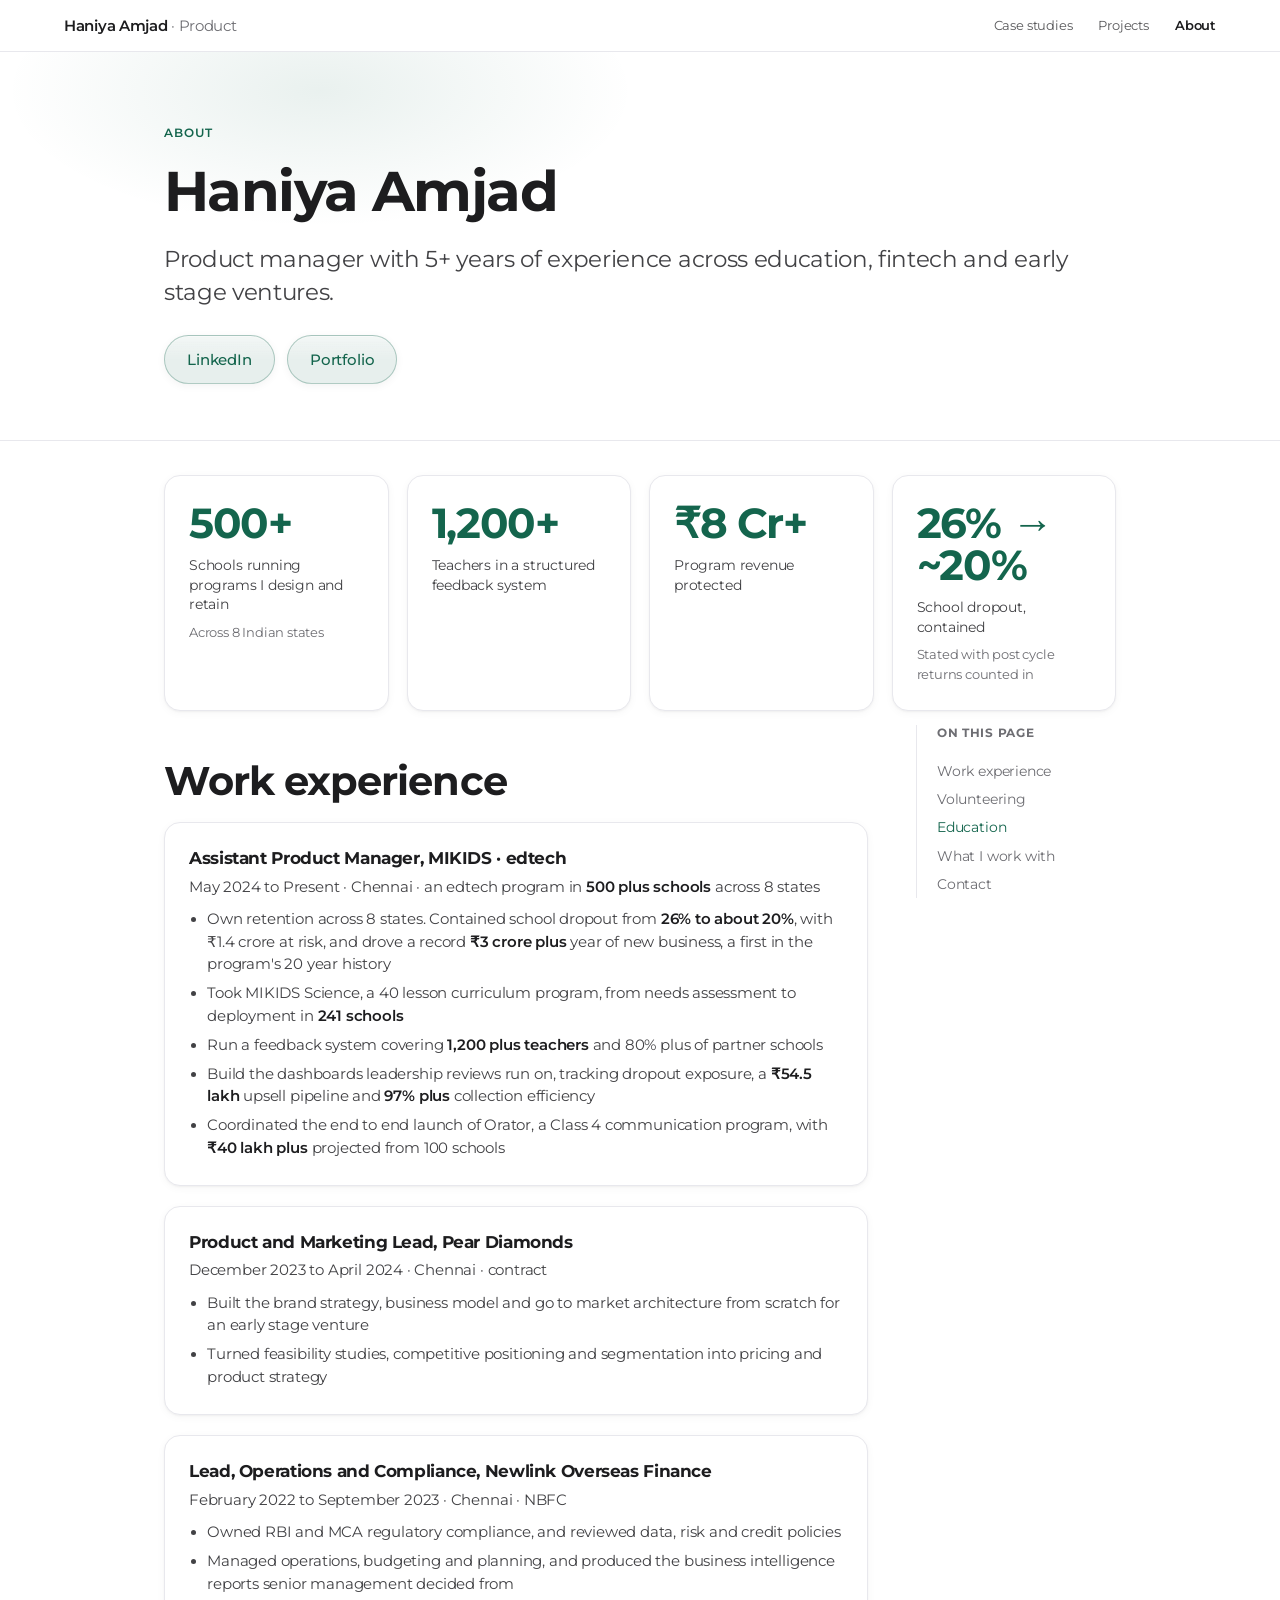
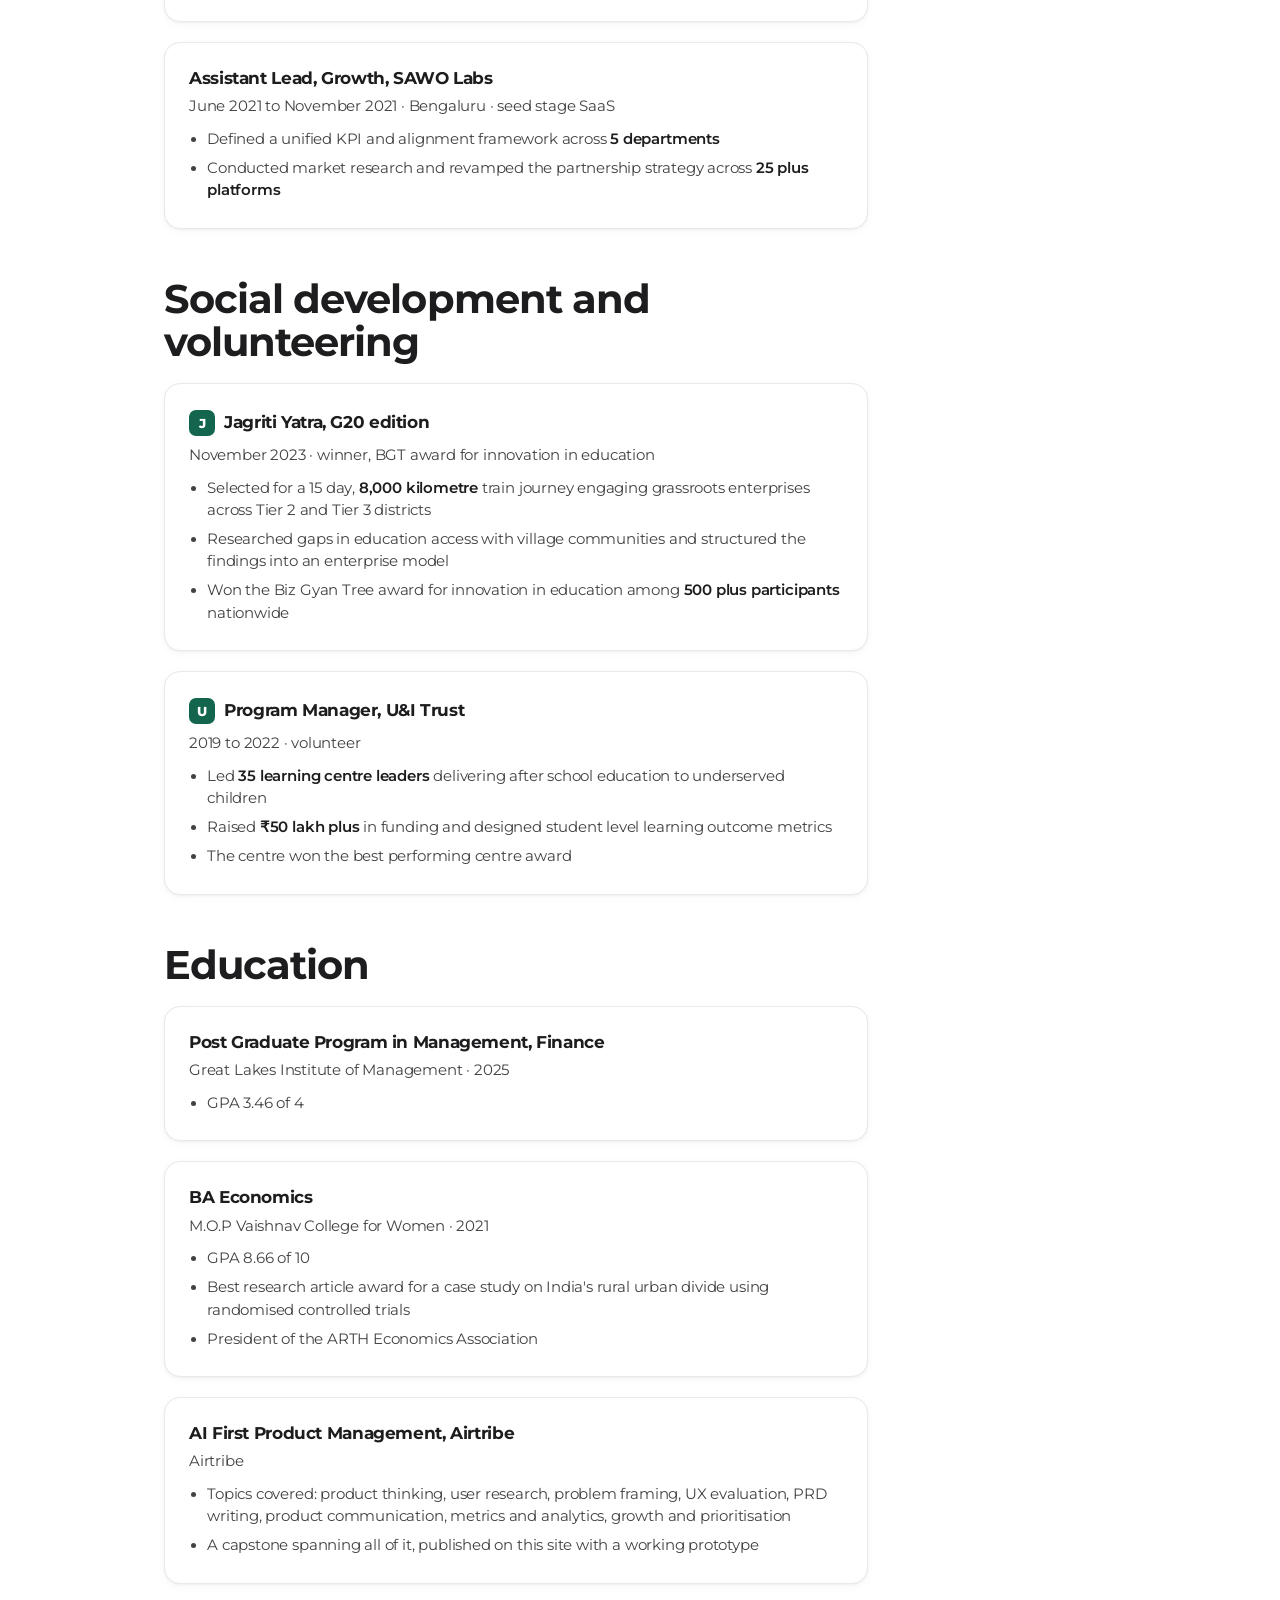
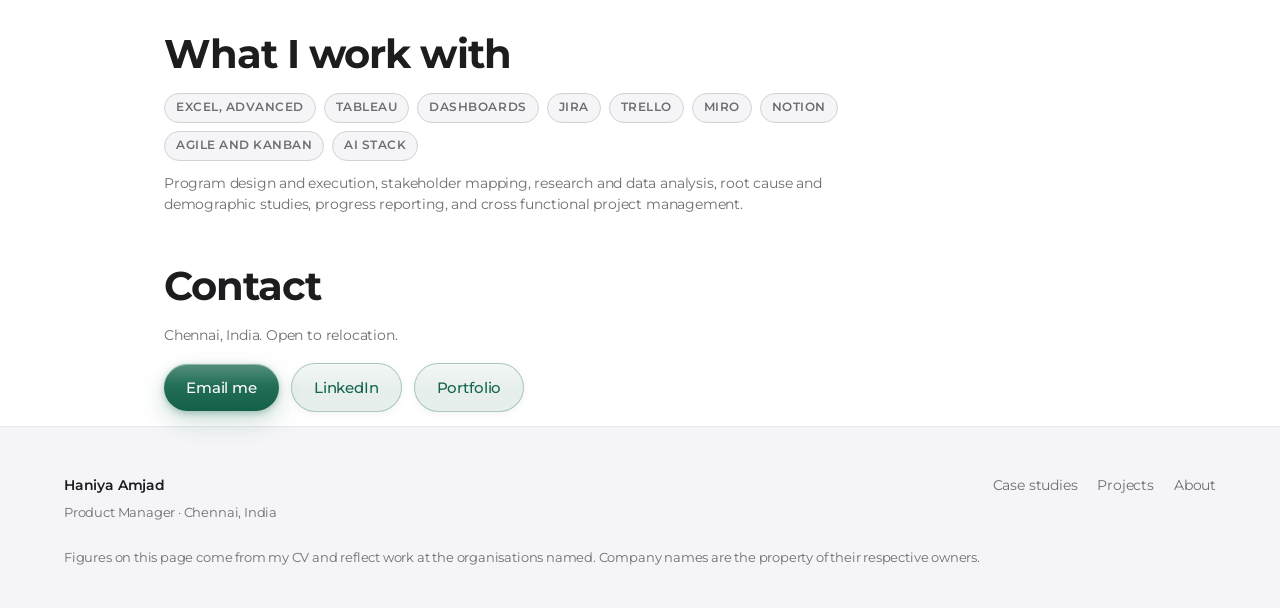
==== commit 6afaca9b: "AI stack chip plain, 5+ in numerals, percent sign fixed, role byline removed" ====
--- a/about/index.html
+++ b/about/index.html
@@ -4,7 +4,7 @@
 <meta charset="utf-8">
 <meta name="viewport" content="width=device-width, initial-scale=1">
 <title>About Haniya Amjad</title>
-<meta name="description" content="Product manager with five plus years of experience across education, fintech and early stage ventures.">
+<meta name="description" content="Product manager with 5+ years of experience across education, fintech and early stage ventures.">
 <link rel="stylesheet" href="../assets/style.css?v=6">
 </head>
 <body style="--case:#14654d; --case-soft:rgba(20,101,77,.10); --case-line:rgba(20,101,77,.30);">
@@ -30,8 +30,8 @@
     <p class="eyebrow">About</p>
     <h1 class="h1">Haniya Amjad</h1>
     <p class="lede">
-      Product manager with five plus years of experience across education, fintech and early
-      stage ventures.
+      Product manager with 5+ years of experience across education, fintech and early stage
+      ventures.
     </p>
     <div class="btn-row" style="margin-top:22px">
       <a class="btn btn-ghost" href="https://www.linkedin.com/in/haniyaamjad" target="_blank" rel="noopener">LinkedIn</a>
@@ -46,7 +46,7 @@
       <div class="metric"><span class="num">500+</span><span class="lbl">Schools running programs I design and retain</span><span class="sub">Across 8 Indian states</span></div>
       <div class="metric"><span class="num">1,200+</span><span class="lbl">Teachers in a structured feedback system</span></div>
       <div class="metric"><span class="num">₹8 Cr+</span><span class="lbl">Program revenue protected</span></div>
-      <div class="metric"><span class="num">26 → ~20%</span><span class="lbl">School dropout, contained</span><span class="sub">Stated with post cycle returns counted in</span></div>
+      <div class="metric"><span class="num">26% → ~20%</span><span class="lbl">School dropout, contained</span><span class="sub">Stated with post cycle returns counted in</span></div>
     </div>
   </div>
 </section>
@@ -177,7 +177,7 @@
       <span class="tag tag-plain">Miro</span>
       <span class="tag tag-plain">Notion</span>
       <span class="tag tag-plain">Agile and Kanban</span>
-      <span class="tag">AI stack · Claude, Lovable, n8n, Wispr Flow</span>
+      <span class="tag tag-plain">AI stack</span>
     </div>
     <p class="small muted">
       Program design and execution, stakeholder mapping, research and data analysis, root cause
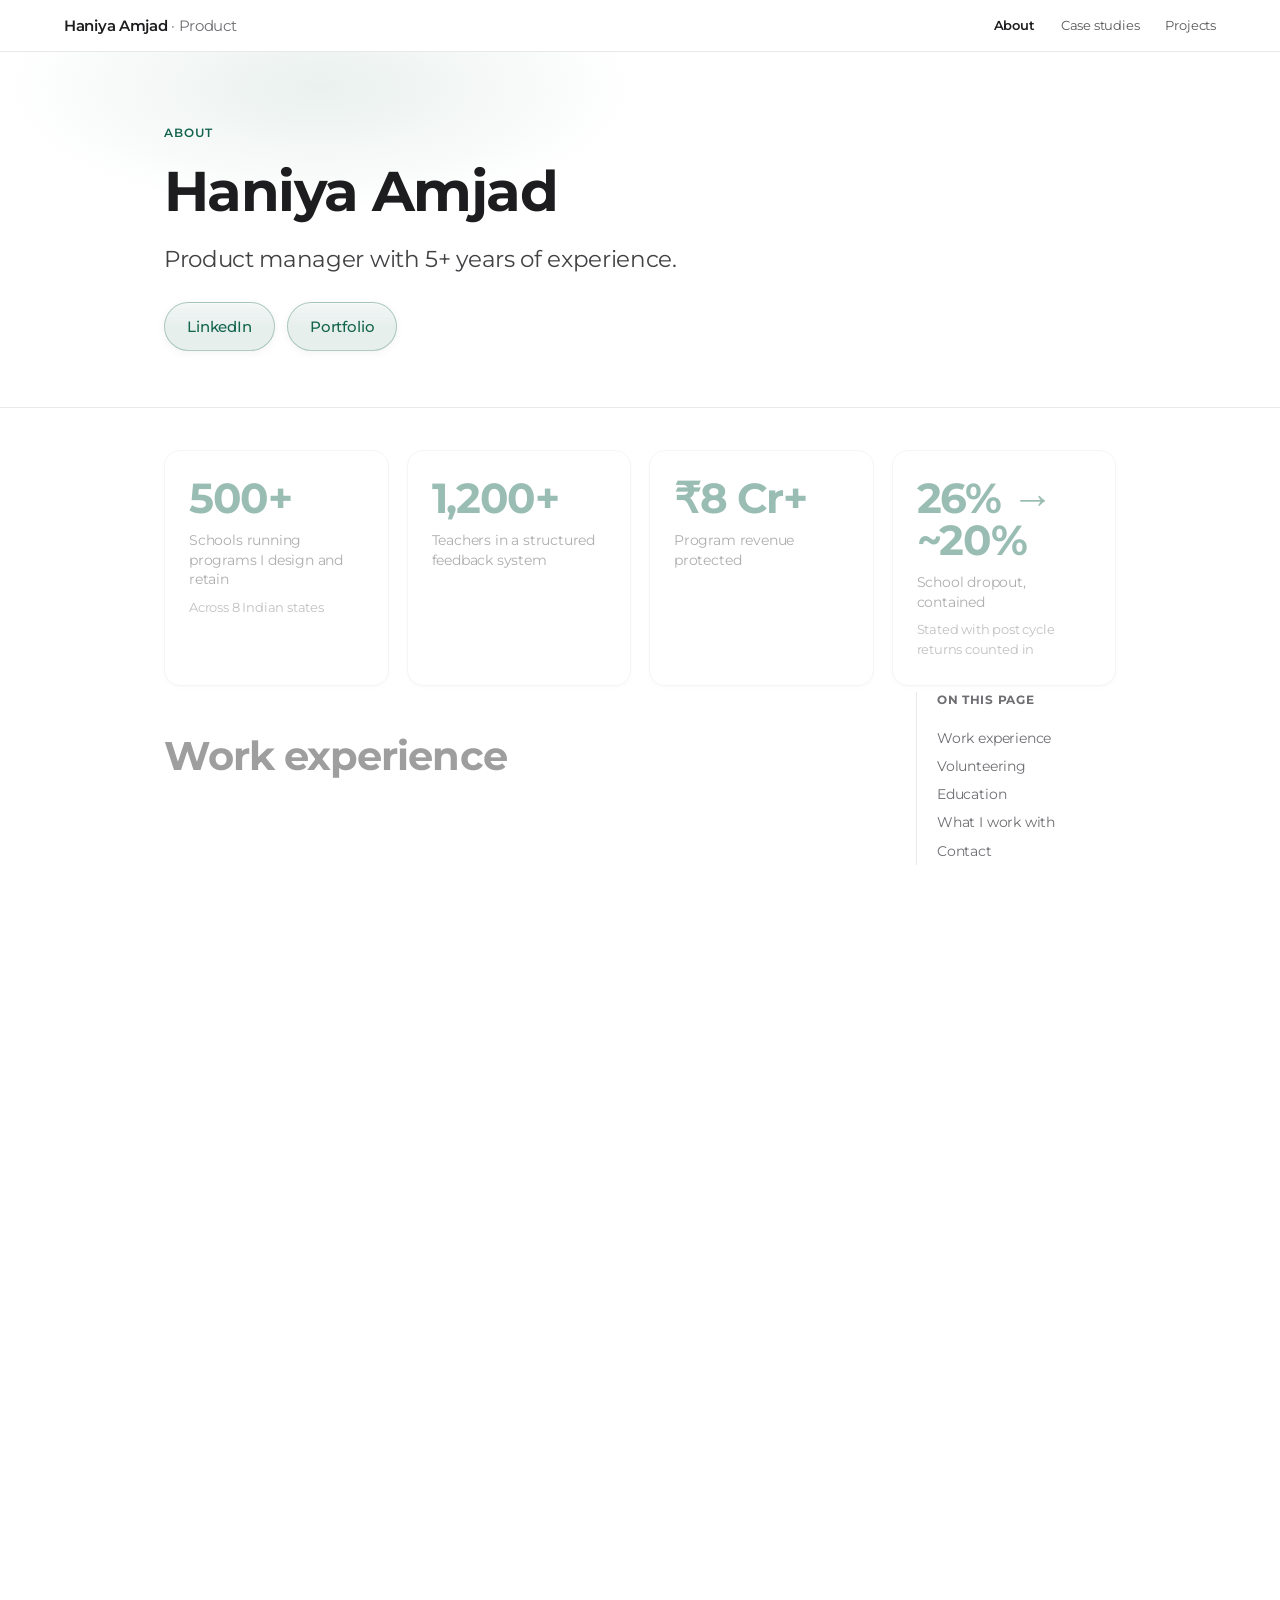
==== commit f6bf21ea: "About as the landing page, case studies at its own path, trimmed lede" ====
--- a/about/index.html
+++ b/about/index.html
@@ -1,239 +1,6 @@
 <!DOCTYPE html>
-<html lang="en">
-<head>
-<meta charset="utf-8">
-<meta name="viewport" content="width=device-width, initial-scale=1">
-<title>About Haniya Amjad</title>
-<meta name="description" content="Product manager with 5+ years of experience across education, fintech and early stage ventures.">
-<link rel="stylesheet" href="../assets/style.css?v=6">
-</head>
-<body style="--case:#14654d; --case-soft:rgba(20,101,77,.10); --case-line:rgba(20,101,77,.30);">
-
-<a class="skip" href="#main">Skip to content</a>
-
-<nav class="nav">
-  <div class="nav-in">
-    <a class="nav-logo" href="../">Haniya Amjad <span>· Product</span></a>
-    <button class="nav-toggle" aria-expanded="false" aria-controls="navlinks">Menu</button>
-    <div class="nav-links" id="navlinks">
-      <a href="../">Case studies</a>
-      <a href="../#projects">Projects</a>
-      <a href="./" class="is-active">About</a>
-    </div>
-  </div>
-</nav>
-
-<main id="main">
-
-<header class="case-hero">
-  <div class="wrap">
-    <p class="eyebrow">About</p>
-    <h1 class="h1">Haniya Amjad</h1>
-    <p class="lede">
-      Product manager with 5+ years of experience across education, fintech and early stage
-      ventures.
-    </p>
-    <div class="btn-row" style="margin-top:22px">
-      <a class="btn btn-ghost" href="https://www.linkedin.com/in/haniyaamjad" target="_blank" rel="noopener">LinkedIn</a>
-      <a class="btn btn-ghost" href="../">Portfolio</a>
-    </div>
-  </div>
-</header>
-
-<section class="section-sm">
-  <div class="wrap">
-    <div class="metrics reveal">
-      <div class="metric"><span class="num">500+</span><span class="lbl">Schools running programs I design and retain</span><span class="sub">Across 8 Indian states</span></div>
-      <div class="metric"><span class="num">1,200+</span><span class="lbl">Teachers in a structured feedback system</span></div>
-      <div class="metric"><span class="num">₹8 Cr+</span><span class="lbl">Program revenue protected</span></div>
-      <div class="metric"><span class="num">26% → ~20%</span><span class="lbl">School dropout, contained</span><span class="sub">Stated with post cycle returns counted in</span></div>
-    </div>
-  </div>
-</section>
-
-<div class="wrap">
-  <div class="case-layout">
-  <div class="case-main">
-
-<section class="section-sm" id="experience">
-  <div class="prose reveal">
-    <h2 class="h2">Work experience</h2>
-  </div>
-
-  <div class="grid reveal" style="grid-template-columns:1fr;margin-top:20px">
-    <div class="card">
-      <h4>Assistant Product Manager, MIKIDS · edtech</h4>
-      <p class="xsmall muted" style="margin:4px 0 10px">May 2024 to Present · Chennai · an edtech program in <strong>500 plus schools</strong> across 8 states</p>
-      <ul style="font-size:14.5px;color:var(--text-mid);margin:0">
-        <li>Own retention across 8 states. Contained school dropout from <strong>26% to about 20%</strong>, with ₹1.4 crore at risk, and drove a record <strong>₹3 crore plus</strong> year of new business, a first in the program's 20 year history</li>
-        <li>Took MIKIDS Science, a 40 lesson curriculum program, from needs assessment to deployment in <strong>241 schools</strong></li>
-        <li>Run a feedback system covering <strong>1,200 plus teachers</strong> and 80% plus of partner schools</li>
-        <li>Build the dashboards leadership reviews run on, tracking dropout exposure, a <strong>₹54.5 lakh</strong> upsell pipeline and <strong>97% plus</strong> collection efficiency</li>
-        <li>Coordinated the end to end launch of Orator, a Class 4 communication program, with <strong>₹40 lakh plus</strong> projected from 100 schools</li>
-      </ul>
-    </div>
-
-    <div class="card">
-      <h4>Product and Marketing Lead, Pear Diamonds</h4>
-      <p class="xsmall muted" style="margin:4px 0 10px">December 2023 to April 2024 · Chennai · contract</p>
-      <ul style="font-size:14.5px;color:var(--text-mid);margin:0">
-        <li>Built the brand strategy, business model and go to market architecture from scratch for an early stage venture</li>
-        <li>Turned feasibility studies, competitive positioning and segmentation into pricing and product strategy</li>
-      </ul>
-    </div>
-
-    <div class="card">
-      <h4>Lead, Operations and Compliance, Newlink Overseas Finance</h4>
-      <p class="xsmall muted" style="margin:4px 0 10px">February 2022 to September 2023 · Chennai · NBFC</p>
-      <ul style="font-size:14.5px;color:var(--text-mid);margin:0">
-        <li>Owned RBI and MCA regulatory compliance, and reviewed data, risk and credit policies</li>
-        <li>Managed operations, budgeting and planning, and produced the business intelligence reports senior management decided from</li>
-      </ul>
-    </div>
-
-    <div class="card">
-      <h4>Assistant Lead, Growth, SAWO Labs</h4>
-      <p class="xsmall muted" style="margin:4px 0 10px">June 2021 to November 2021 · Bengaluru · seed stage SaaS</p>
-      <ul style="font-size:14.5px;color:var(--text-mid);margin:0">
-        <li>Defined a unified KPI and alignment framework across <strong>5 departments</strong></li>
-        <li>Conducted market research and revamped the partnership strategy across <strong>25 plus platforms</strong></li>
-      </ul>
-    </div>
-  </div>
-</section>
-
-<section class="section-sm" id="volunteering">
-  <div class="prose reveal">
-    <h2 class="h2">Social development and volunteering</h2>
-  </div>
-
-  <div class="grid reveal" style="grid-template-columns:1fr;margin-top:20px">
-    <div class="card">
-      <h4><span class="logo-mark" aria-hidden="true">J</span>Jagriti Yatra, G20 edition</h4>
-      <p class="xsmall muted" style="margin:4px 0 10px">November 2023 · winner, BGT award for innovation in education</p>
-      <ul style="font-size:14.5px;color:var(--text-mid);margin:0">
-        <li>Selected for a 15 day, <strong>8,000 kilometre</strong> train journey engaging grassroots enterprises across Tier 2 and Tier 3 districts</li>
-        <li>Researched gaps in education access with village communities and structured the findings into an enterprise model</li>
-        <li>Won the Biz Gyan Tree award for innovation in education among <strong>500 plus participants</strong> nationwide</li>
-      </ul>
-    </div>
-
-    <div class="card">
-      <h4><span class="logo-mark" aria-hidden="true">U</span>Program Manager, U&amp;I Trust</h4>
-      <p class="xsmall muted" style="margin:4px 0 10px">2019 to 2022 · volunteer</p>
-      <ul style="font-size:14.5px;color:var(--text-mid);margin:0">
-        <li>Led <strong>35 learning centre leaders</strong> delivering after school education to underserved children</li>
-        <li>Raised <strong>₹50 lakh plus</strong> in funding and designed student level learning outcome metrics</li>
-        <li>The centre won the best performing centre award</li>
-      </ul>
-    </div>
-  </div>
-</section>
-
-<section class="section-sm" id="education">
-  <div class="prose reveal">
-    <h2 class="h2">Education</h2>
-  </div>
-
-  <div class="grid reveal" style="grid-template-columns:1fr;margin-top:20px">
-    <div class="card">
-      <h4>Post Graduate Program in Management, Finance</h4>
-      <p class="xsmall muted" style="margin:4px 0 10px">Great Lakes Institute of Management · 2025</p>
-      <ul style="font-size:14.5px;color:var(--text-mid);margin:0">
-        <li>GPA 3.46 of 4</li>
-      </ul>
-    </div>
-
-    <div class="card">
-      <h4>BA Economics</h4>
-      <p class="xsmall muted" style="margin:4px 0 10px">M.O.P Vaishnav College for Women · 2021</p>
-      <ul style="font-size:14.5px;color:var(--text-mid);margin:0">
-        <li>GPA 8.66 of 10</li>
-        <li>Best research article award for a case study on India's rural urban divide using randomised controlled trials</li>
-        <li>President of the ARTH Economics Association</li>
-      </ul>
-    </div>
-
-    <div class="card">
-      <h4>AI First Product Management, Airtribe</h4>
-      <p class="xsmall muted" style="margin:4px 0 10px">Airtribe</p>
-      <ul style="font-size:14.5px;color:var(--text-mid);margin:0">
-        <li>Topics covered: product thinking, user research, problem framing, UX evaluation, PRD writing, product communication, metrics and analytics, growth and prioritisation</li>
-        <li>A capstone spanning all of it, published on this site with a working prototype</li>
-      </ul>
-    </div>
-  </div>
-</section>
-
-<section class="section-sm" id="toolkit">
-  <div class="prose reveal">
-    <h2 class="h2">What I work with</h2>
-    <div class="tag-row" style="margin:16px 0 12px">
-      <span class="tag tag-plain">Excel, advanced</span>
-      <span class="tag tag-plain">Tableau</span>
-      <span class="tag tag-plain">Dashboards</span>
-      <span class="tag tag-plain">Jira</span>
-      <span class="tag tag-plain">Trello</span>
-      <span class="tag tag-plain">Miro</span>
-      <span class="tag tag-plain">Notion</span>
-      <span class="tag tag-plain">Agile and Kanban</span>
-      <span class="tag tag-plain">AI stack</span>
-    </div>
-    <p class="small muted">
-      Program design and execution, stakeholder mapping, research and data analysis, root cause
-      and demographic studies, progress reporting, and cross functional project management.
-    </p>
-  </div>
-</section>
-
-<section class="section-sm" id="contact">
-  <div class="prose reveal">
-    <h2 class="h2">Contact</h2>
-    <p class="small muted" style="margin-top:10px">Chennai, India. Open to relocation.</p>
-    <div class="btn-row" style="margin-top:16px">
-      <a class="btn" href="mailto:haniya.amjad1124@gmail.com">Email me</a>
-      <a class="btn btn-ghost" href="https://www.linkedin.com/in/haniyaamjad" target="_blank" rel="noopener">LinkedIn</a>
-      <a class="btn btn-ghost" href="../">Portfolio</a>
-    </div>
-  </div>
-</section>
-
-  </div>
-
-  <aside class="toc" aria-label="On this page">
-    <p class="toc-t">On this page</p>
-    <a href="#experience">Work experience</a>
-    <a href="#volunteering">Volunteering</a>
-    <a href="#education">Education</a>
-    <a href="#toolkit">What I work with</a>
-    <a href="#contact">Contact</a>
-  </aside>
-
-  </div>
-</div>
-
-</main>
-
-<footer class="footer">
-  <div class="wrap-wide">
-    <div class="footer-in">
-      <div>
-        <p style="font-family:var(--font-display);font-weight:600;margin-bottom:6px">Haniya Amjad</p>
-        <p class="muted" style="font-size:13px;margin:0">Product Manager · Chennai, India</p>
-      </div>
-      <div class="footer-links">
-        <a href="../">Case studies</a>
-        <a href="../#projects">Projects</a>
-        <a href="./">About</a>
-      </div>
-    </div>
-    <p class="footer-legal">
-      Figures on this page come from my CV and reflect work at the organisations named. Company
-      names are the property of their respective owners.
-    </p>
-  </div>
-</footer>
-
-<script src="../assets/main.js?v=6"></script>
-</body>
-</html>
+<html lang="en"><head><meta charset="utf-8">
+<meta http-equiv="refresh" content="0; url=../">
+<link rel="canonical" href="../">
+<title>Haniya Amjad Portfolio</title></head>
+<body><p><a href="../">Continue to the page</a></p></body></html>
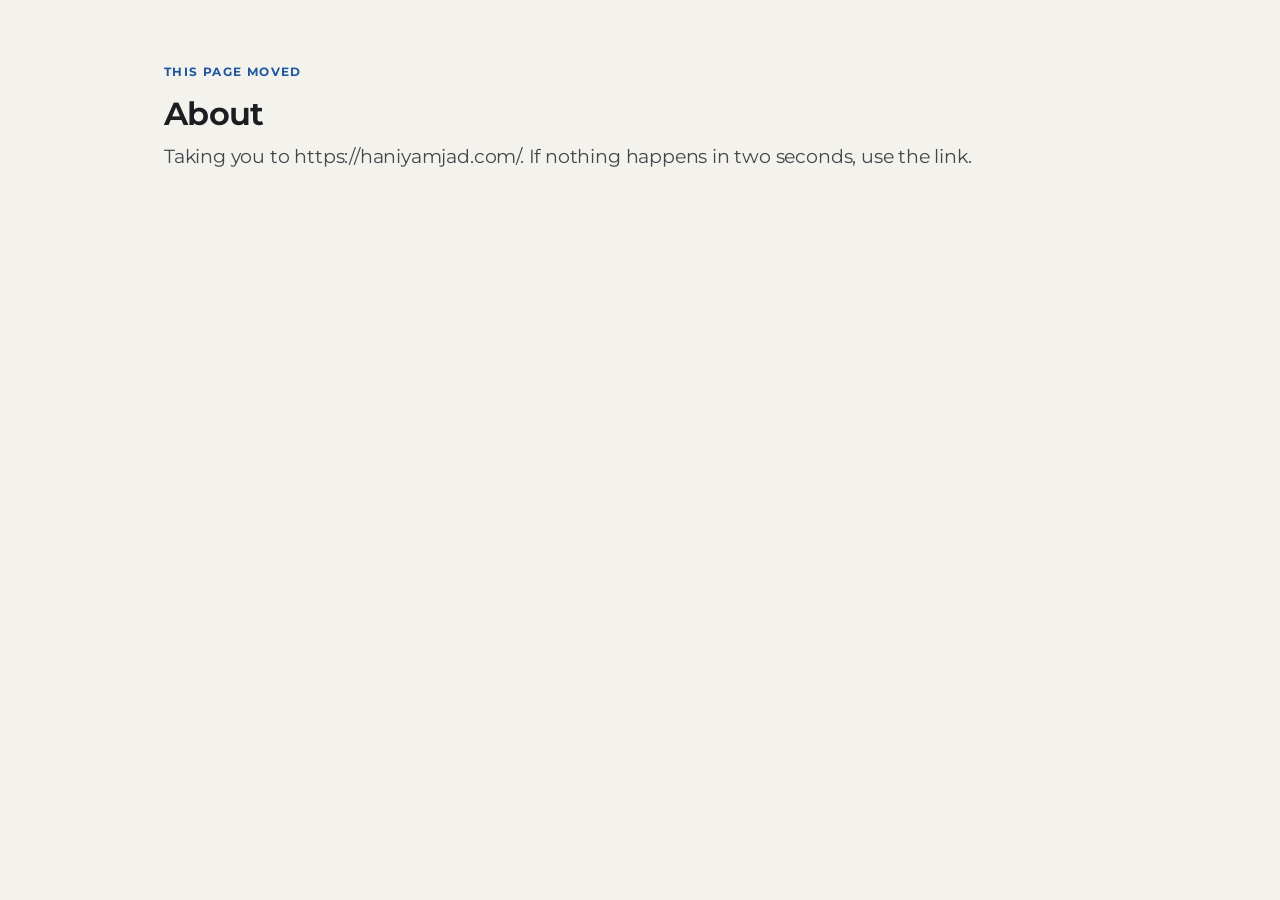
==== commit 76947a8f: "Real pages per case study at /work/<slug>/, sitemap, robots, 404, OG, schema, WebP Replaces the hash" ====
--- a/about/index.html
+++ b/about/index.html
@@ -1,6 +1,11 @@
-<!DOCTYPE html>
-<html lang="en"><head><meta charset="utf-8">
-<meta http-equiv="refresh" content="0; url=../">
-<link rel="canonical" href="../">
-<title>Haniya Amjad Portfolio</title></head>
-<body><p><a href="../">Continue to the page</a></p></body></html>
+<!DOCTYPE html><html lang="en"><head><meta charset="utf-8">
+<title>Moved | Haniya Amjad</title>
+<meta name="robots" content="noindex">
+<link rel="canonical" href="https://haniyamjad.com/">
+<meta http-equiv="refresh" content="2; url=/">
+<link rel="stylesheet" href="/assets/style.css?v=42">
+</head><body><main id="main"><div class="wrap" style="padding:64px 24px">
+<p class="eyebrow">This page moved</p>
+<h1 class="h2">About</h1>
+<p class="lede" style="margin-top:12px">Taking you to <a href="/">https://haniyamjad.com/</a>. If nothing happens in two seconds, use the link.</p>
+</div></main></body></html>
--- a/assets/style.css
+++ b/assets/style.css
@@ -0,0 +1,557 @@
+/* ==========================================================================
+   Haniya Amjad portfolio. Direction C, 2026-09-30.
+   Cream page, flat white surfaces, brand colour only on tiles and inside
+   case studies. One theme. No blur, no gradients in the chrome.
+   Previous stylesheet: style.css.bak-v40.
+   ========================================================================== */
+
+@font-face {
+  font-family: "Montserrat";
+  src: url("fonts/montserrat-var.woff2") format("woff2");
+  font-weight: 100 900;
+  font-style: normal;
+  font-display: swap;
+}
+
+/* ---------- Tokens ---------- */
+:root {
+  --font-display: "Montserrat", -apple-system, BlinkMacSystemFont, "Helvetica Neue", Helvetica, Arial, sans-serif;
+  --font-text: "Montserrat", -apple-system, BlinkMacSystemFont, "Helvetica Neue", Helvetica, Arial, sans-serif;
+  --font-mono: ui-monospace, SFMono-Regular, "SF Mono", Menlo, Consolas, monospace;
+
+  --bg: #F4F2EC;
+  --bg-alt: #ECEAE3;
+  --surface-solid: #ffffff;
+  --surface: #ffffff;
+  --surface-strong: #ffffff;
+  --text: #1C1D21;
+  --text-mid: #44464D;
+  --muted: #5B5D64;
+  --line: rgba(28, 29, 33, 0.12);
+  --line-soft: rgba(28, 29, 33, 0.07);
+  --hair: rgba(28, 29, 33, 0.10);
+  --ink: #1C1D21;
+  --accent: #1e56a0;
+  --green: #166534;
+  --amber: #A67400;
+
+  /* per-case accent, set by .case-scope from --c-l */
+  --case: #1e56a0;
+  --case-soft: rgba(30, 86, 160, 0.09);
+  --case-line: rgba(30, 86, 160, 0.28);
+
+  --shadow-sm: 0 1px 2px rgba(0, 0, 0, 0.06);
+  --shadow-md: 0 2px 6px rgba(0, 0, 0, 0.08);
+  --shadow-tile: 0 1px 2px rgba(0, 0, 0, 0.10);
+
+  --radius-sm: 8px;
+  --radius: 14px;
+  --radius-lg: 14px;
+  --radius-xl: 14px;
+
+  --wrap: 1000px;
+  --wrap-wide: 1200px;
+  --nav-h: 64px;
+
+  --ease: cubic-bezier(.22, .61, .36, 1);
+  --dur: .25s;
+}
+
+/* ---------- Reset ---------- */
+*, *::before, *::after { box-sizing: border-box; }
+html { -webkit-text-size-adjust: 100%; scroll-behavior: smooth; scroll-padding-top: calc(var(--nav-h) + 24px); }
+@media (prefers-reduced-motion: reduce) {
+  html { scroll-behavior: auto; }
+  *, *::before, *::after { animation-duration: .001ms !important; transition-duration: .001ms !important; }
+}
+body {
+  margin: 0;
+  background: var(--bg);
+  color: var(--text);
+  font-family: var(--font-text);
+  font-size: 16.5px;
+  line-height: 1.55;
+  letter-spacing: -0.008em;
+  -webkit-font-smoothing: antialiased;
+  -moz-osx-font-smoothing: grayscale;
+  overflow-x: hidden;
+}
+img, svg, video { max-width: 100%; height: auto; display: block; }
+a { color: inherit; text-decoration: none; }
+h1, h2, h3, h4, h5 { font-family: var(--font-display); font-weight: 650; letter-spacing: -0.022em; line-height: 1.1; margin: 0; }
+p { margin: 0 0 1.1em; }
+p:last-child { margin-bottom: 0; }
+ul, ol { margin: 0 0 1.1em; padding-left: 1.25em; }
+li { margin-bottom: .45em; }
+li:last-child { margin-bottom: 0; }
+strong { font-weight: 600; color: var(--text); }
+hr { border: 0; border-top: 1px solid var(--line-soft); margin: 56px 0; }
+::selection { background: var(--ink); color: #fff; }
+:focus-visible { outline: 2px solid var(--ink); outline-offset: 3px; border-radius: 4px; }
+
+/* ---------- Layout ---------- */
+.wrap { width: 100%; max-width: var(--wrap); margin: 0 auto; padding: 0 24px; }
+.wrap-wide { width: 100%; max-width: var(--wrap-wide); margin: 0 auto; padding: 0 24px; }
+section { position: relative; }
+.section { padding: 60px 0 40px; }
+.section-sm { padding: 40px 0 16px; }
+.section-alt { background: var(--bg-alt); }
+.skip {
+  position: absolute; left: -9999px; top: 0; z-index: 200;
+  background: var(--ink); color: #fff; padding: 10px 16px; border-radius: 0 0 8px 0;
+}
+.skip:focus { left: 0; }
+
+/* ---------- Chips (shared by nav, tiles, tags) ---------- */
+.chip, .nav-links a, .nav-cta, .back-link {
+  display: inline-flex; align-items: center; gap: 6px;
+  font-size: 12px; font-weight: 600; line-height: 1;
+  padding: 8px 12px; border-radius: 100px;
+  background: var(--surface-solid); color: var(--text);
+  border: 1px solid var(--hair);
+  white-space: nowrap;
+  transition: background var(--dur) var(--ease), color var(--dur) var(--ease), border-color var(--dur) var(--ease);
+}
+.chip:hover, .nav-links a:hover, .back-link:hover { border-color: var(--ink); }
+.chip.is-dark, .nav-links a.is-active, .nav-cta { background: var(--ink); color: #fff; border-color: var(--ink); }
+.nav-cta:hover { background: #000; }
+
+/* ---------- Nav: chips left, name centre, contact right ---------- */
+.nav { position: sticky; top: 0; z-index: 100; background: var(--bg); }
+.nav-in {
+  max-width: var(--wrap-wide); margin: 0 auto; padding: 14px 24px;
+  display: grid; grid-template-columns: 1fr auto 1fr; align-items: center; gap: 16px;
+  min-height: var(--nav-h);
+}
+.nav-links { display: flex; align-items: center; gap: 5px; flex-wrap: nowrap; }
+.nav-logo {
+  justify-self: center; text-align: center;
+  font-family: var(--font-display); font-weight: 650; font-size: 15px; letter-spacing: -0.02em;
+  white-space: nowrap;
+}
+.nav-cta { justify-self: end; }
+.nav-toggle {
+  display: none; justify-self: end;
+  background: var(--surface-solid); border: 1px solid var(--hair); border-radius: 100px;
+  padding: 9px 13px; cursor: pointer; font: inherit; font-size: 12.5px; font-weight: 600; color: var(--text);
+}
+@media (max-width: 900px) {
+  .nav-in { grid-template-columns: 1fr auto; }
+  .nav-logo { justify-self: start; grid-column: 1; grid-row: 1; }
+  .nav-toggle { display: inline-flex; grid-column: 2; grid-row: 1; }
+  .nav-cta { display: none; }
+  .nav-links {
+    grid-column: 1 / -1; grid-row: 2;
+    display: none; flex-direction: column; align-items: stretch; gap: 6px;
+    padding: 6px 0 8px;
+  }
+  .nav-links.is-open { display: flex; }
+  .nav-links a { justify-content: flex-start; padding: 12px 14px; font-size: 14px; border-radius: 10px; }
+}
+
+/* ---------- Type utilities ---------- */
+.eyebrow {
+  font-size: 11.5px; font-weight: 700; letter-spacing: .12em; text-transform: uppercase;
+  color: var(--case); margin: 0 0 14px;
+}
+.eyebrow-muted { color: var(--muted); }
+.h-display { font-size: clamp(32px, 4.6vw, 44px); line-height: 1.12; letter-spacing: -0.024em; text-wrap: balance; font-weight: 600; }
+.h1 { font-size: clamp(30px, 4.6vw, 46px); letter-spacing: -0.026em; text-wrap: balance; }
+.h2 { font-size: clamp(24px, 3.2vw, 32px); letter-spacing: -0.022em; text-wrap: balance; }
+.h3 { font-size: clamp(19px, 2.2vw, 24px); letter-spacing: -0.016em; }
+.h4 { font-size: 17.5px; letter-spacing: -0.012em; }
+.lede { font-size: clamp(16px, 1.8vw, 19px); line-height: 1.5; color: var(--text-mid); font-weight: 400; letter-spacing: -0.01em; }
+.muted { color: var(--muted); }
+.small { font-size: 14px; }
+.xsmall { font-size: 12.5px; }
+.center { text-align: center; }
+.mono { font-family: var(--font-mono); font-size: .92em; letter-spacing: 0; }
+.section-head { margin-bottom: 40px; }
+.section-head .lede { max-width: 68ch; margin-top: 14px; }
+
+/* ---------- Tags ---------- */
+.tag {
+  display: inline-flex; align-items: center; gap: 6px;
+  font-size: 11px; font-weight: 700; letter-spacing: .05em; text-transform: uppercase;
+  padding: 5px 10px; border-radius: 6px;
+  background: var(--case-soft); color: var(--case);
+  white-space: nowrap;
+}
+.tag-plain { background: var(--surface-solid); color: var(--muted); border: 1px solid var(--hair); }
+.tag-row { display: flex; flex-wrap: wrap; gap: 8px; }
+
+/* ---------- Buttons ---------- */
+.btn {
+  display: inline-flex; align-items: center; gap: 8px;
+  font-size: 14px; font-weight: 600; letter-spacing: -0.01em;
+  padding: 12px 20px; border-radius: 100px;
+  background: var(--ink); color: #fff; border: 1px solid var(--ink);
+  transition: background var(--dur) var(--ease);
+  cursor: pointer; font-family: inherit;
+}
+.btn:hover { background: #000; }
+.btn-ghost { background: var(--surface-solid); color: var(--text); border-color: var(--hair); }
+.btn-ghost:hover { background: var(--surface-solid); border-color: var(--ink); }
+.btn-row { display: flex; flex-wrap: wrap; gap: 12px; align-items: center; }
+
+.link-arrow {
+  display: inline-flex; align-items: center; gap: 6px;
+  color: var(--text); font-size: 14px; font-weight: 600;
+}
+.link-arrow::after { content: "\2192"; transition: transform var(--dur) var(--ease); }
+.link-arrow:hover::after { transform: translateX(4px); }
+
+/* ---------- Case hero (interior pages) ---------- */
+.case-hero { padding: 56px 0 0; }
+.case-hero .wrap::after { content: ""; display: block; height: 1px; margin-top: 44px; background: var(--line); }
+.case-hero h1 { margin: 18px 0 0; max-width: 22ch; }
+.case-hero .lede { margin-top: 18px; max-width: 64ch; }
+.case-brand { display: flex; align-items: center; gap: 10px; flex-wrap: wrap; }
+.case-brand .co { display: inline-flex; align-items: center; font-family: var(--font-display); font-size: 17px; font-weight: 650; letter-spacing: -0.015em; margin-right: 6px; }
+
+/* Meta strip */
+.meta-strip {
+  display: grid; grid-template-columns: repeat(auto-fit, minmax(150px, 1fr));
+  gap: 1px; margin-top: 40px; background: var(--line); border: 1px solid var(--line);
+  border-radius: var(--radius); overflow: hidden;
+}
+.meta-strip > div { background: var(--surface-solid); padding: 16px 18px; }
+.meta-strip dt { font-size: 11px; font-weight: 700; letter-spacing: .05em; text-transform: uppercase; color: var(--muted); margin-bottom: 6px; }
+.meta-strip dd { margin: 0; font-size: 15px; font-weight: 500; line-height: 1.35; }
+
+/* ---------- Metrics ---------- */
+.metrics { display: grid; grid-template-columns: repeat(auto-fit, minmax(180px, 1fr)); gap: 0; border-top: 1px solid var(--line); border-bottom: 1px solid var(--line); }
+.metric { padding: 22px 20px 22px 0; }
+.metric + .metric { padding-left: 20px; border-left: 1px solid var(--line-soft); }
+.metric .num {
+  font-family: var(--font-display); font-size: clamp(26px, 3vw, 34px); font-variant-numeric: tabular-nums; font-weight: 650;
+  letter-spacing: -0.03em; line-height: 1; color: var(--text); display: block;
+}
+.metric .lbl { display: block; margin-top: 10px; font-size: 13.5px; line-height: 1.4; color: var(--text-mid); }
+.metric .sub { display: block; margin-top: 6px; font-size: 12px; color: var(--muted); }
+@media (max-width: 720px) {
+  .metrics { grid-template-columns: 1fr 1fr; }
+  .metric { padding: 18px 12px 18px 0; }
+  .metric:nth-child(odd) { border-left: 0; padding-left: 0; }
+  .metric:nth-child(n+3) { border-top: 1px solid var(--line-soft); }
+}
+
+/* ---------- Prose ---------- */
+.prose { max-width: 72ch; }
+.prose h2 { margin: 0 0 18px; }
+.prose h3 { margin: 32px 0 12px; }
+.prose h4 { margin: 28px 0 8px; }
+.prose > *:first-child { margin-top: 0; }
+.prose > p, .prose > ul, .prose > ol { max-width: 68ch; }
+.prose ul li::marker, .prose ol li::marker { color: var(--case); }
+
+/* Q&A */
+.qa { border-left: 2px solid var(--case); padding-left: 20px; margin: 0 0 8px; max-width: 72ch; }
+.qa-row { margin-bottom: 18px; }
+.qa-row:last-child { margin-bottom: 0; }
+.qa-q, .qa-a { display: flex; gap: 12px; margin-bottom: 7px; }
+.qa-who { flex: 0 0 auto; width: 62px; font-size: 11px; font-weight: 700; letter-spacing: .05em; text-transform: uppercase; color: var(--muted); padding-top: 4px; }
+.qa-q .qa-who { color: var(--case); }
+.qa-txt { flex: 1 1 auto; font-size: 15.5px; line-height: 1.5; }
+.qa-q .qa-txt { font-weight: 500; }
+.qa-a .qa-txt { color: var(--text-mid); }
+
+/* Callout */
+.callout { border-radius: var(--radius); padding: 22px 24px; margin: 24px 0; background: var(--surface-solid); border: 1px solid var(--hair); border-left: 3px solid var(--case); }
+.callout .eyebrow { margin-bottom: 8px; }
+.callout p { font-size: 16px; }
+.callout-neutral { border-left-color: var(--line); }
+.callout-neutral .eyebrow { color: var(--muted); }
+
+/* Pull quote */
+.quote { margin: 28px 0; padding: 0 0 0 22px; border-left: 3px solid var(--case); max-width: 68ch; }
+.quote p { font-family: var(--font-display); font-size: clamp(18px, 2.2vw, 23px); font-weight: 500; line-height: 1.35; letter-spacing: -0.016em; margin-bottom: 12px; }
+.quote cite { font-style: normal; font-size: 13.5px; color: var(--muted); }
+
+/* Note */
+.note { display: flex; gap: 12px; align-items: flex-start; border: 1px dashed var(--line); border-radius: var(--radius-sm); padding: 14px 16px; margin: 22px 0; background: var(--surface-solid); }
+.note .note-k { flex: 0 0 auto; font-size: 11px; font-weight: 700; letter-spacing: .06em; text-transform: uppercase; color: var(--muted); padding-top: 3px; }
+.note p { font-size: 14px; color: var(--text-mid); margin: 0; }
+
+/* ---------- Tables ---------- */
+.table-scroll { overflow-x: auto; margin: 22px 0; -webkit-overflow-scrolling: touch; background: var(--surface-solid); border: 1px solid var(--hair); border-radius: var(--radius); }
+table { width: 100%; border-collapse: collapse; font-size: 14.5px; min-width: 560px; }
+th, td { text-align: left; padding: 12px 16px; border-bottom: 1px solid var(--line-soft); vertical-align: top; }
+th { font-size: 11px; font-weight: 700; letter-spacing: .05em; text-transform: uppercase; color: var(--muted); border-bottom: 1px solid var(--line); white-space: nowrap; background: var(--bg); }
+tbody tr:last-child td { border-bottom: 0; }
+td strong { font-weight: 600; }
+.t-num { font-family: var(--font-mono); font-size: 13.5px; white-space: nowrap; }
+.t-win { background: var(--case-soft); }
+.t-win td { font-weight: 500; }
+caption { caption-side: bottom; text-align: left; padding: 12px 16px; font-size: 12.5px; color: var(--muted); }
+
+/* ---------- Diagram frame ---------- */
+.diagram { margin: 26px 0; border: 1px solid var(--hair); border-radius: var(--radius); background: var(--surface-solid); overflow: hidden; }
+.diagram-head { padding: 18px 22px 14px; border-bottom: 1px solid var(--line-soft); }
+.diagram-head .eyebrow { margin-bottom: 6px; }
+.diagram-head h3 { font-size: 18px; letter-spacing: -0.014em; }
+.diagram-head p { font-size: 14px; color: var(--muted); margin: 8px 0 0; max-width: 70ch; }
+.diagram-body { padding: 20px 22px 22px; overflow-x: auto; -webkit-overflow-scrolling: touch; }
+.diagram-body svg { display: block; margin: 0 auto; min-width: 620px; }
+.diagram-note { padding: 0 22px 20px; font-size: 12.5px; color: var(--muted); }
+
+/* SVG theming hooks (untouched by the redesign on purpose) */
+.dg-bg { fill: var(--surface-solid); }
+.dg-line { stroke: var(--line); }
+.dg-node { fill: var(--surface-solid); stroke: var(--line); }
+.dg-node-accent { fill: var(--case-soft); stroke: var(--case-line); }
+.dg-node-solid { fill: var(--case); stroke: var(--case); }
+.dg-t { fill: var(--text); font-family: var(--font-text); font-size: 12.5px; font-weight: 500; }
+.dg-t-sm { fill: var(--muted); font-family: var(--font-text); font-size: 11px; font-weight: 400; }
+.dg-t-hd { fill: var(--text); font-family: var(--font-display); font-size: 13px; font-weight: 700; letter-spacing: .02em; }
+.dg-t-inv { fill: #fff; font-family: var(--font-text); font-size: 12.5px; font-weight: 600; }
+.dg-t-acc { fill: var(--case); font-family: var(--font-text); font-size: 11px; font-weight: 600; letter-spacing: .04em; }
+.dg-arrow { fill: var(--line); }
+
+/* ---------- Step rail ---------- */
+.rail { display: grid; gap: 0; margin: 24px 0; }
+.rail-item { display: grid; grid-template-columns: 40px 1fr; gap: 18px; padding-bottom: 26px; position: relative; }
+.rail-item::before { content: ""; position: absolute; left: 19px; top: 32px; bottom: 0; width: 1px; background: var(--line); }
+.rail-item:last-child { padding-bottom: 0; }
+.rail-item:last-child::before { display: none; }
+.rail-n { width: 40px; height: 40px; border-radius: 50%; display: grid; place-items: center; background: var(--surface-solid); border: 1px solid var(--line); font-family: var(--font-display); font-size: 13.5px; font-weight: 700; color: var(--case); position: relative; z-index: 1; }
+.rail-item.is-leak .rail-n { background: var(--case); border-color: var(--case); color: #fff; }
+.rail-b h4 { margin-bottom: 6px; }
+.rail-b p { font-size: 15px; color: var(--text-mid); margin: 0; }
+.rail-b .tag { margin-top: 10px; }
+
+/* ---------- Cards / grid ---------- */
+.grid { display: grid; gap: 16px; }
+.grid-2 { grid-template-columns: repeat(auto-fit, minmax(280px, 1fr)); }
+.grid-3 { grid-template-columns: repeat(auto-fit, minmax(260px, 1fr)); }
+.grid-4 { grid-template-columns: repeat(auto-fit, minmax(210px, 1fr)); }
+.card { background: var(--surface-solid); border: 1px solid var(--hair); border-radius: var(--radius); padding: 22px 22px; }
+.card h4, .card h3 { margin-bottom: 8px; }
+.card p { font-size: 14.5px; color: var(--text-mid); margin: 0; }
+.card .eyebrow { font-size: 11px; margin-bottom: 10px; }
+.exp-card h3 { display: flex; align-items: center; font-size: 16px; letter-spacing: -0.012em; }
+
+/* Artifact links */
+.artifacts { display: grid; grid-template-columns: repeat(auto-fit, minmax(230px, 1fr)); gap: 12px; margin: 28px 0 0; }
+.artifact { display: flex; align-items: center; gap: 12px; border: 1px solid var(--hair); border-radius: var(--radius-sm); padding: 14px 16px; background: var(--surface-solid); transition: border-color var(--dur) var(--ease); }
+.artifact:hover { border-color: var(--ink); }
+.artifact .a-ic { flex: 0 0 auto; width: 30px; height: 30px; display: grid; place-items: center; border-radius: 8px; background: var(--bg); font-size: 13px; }
+.artifact .a-t { font-size: 14px; font-weight: 500; line-height: 1.25; }
+.artifact .a-s { font-size: 12px; color: var(--muted); margin-top: 2px; }
+
+/* ---------- TOC ---------- */
+.toc { position: sticky; top: calc(var(--nav-h) + 20px); border-left: 1px solid var(--line); padding-left: 18px; }
+.toc-t { font-size: 11px; font-weight: 700; letter-spacing: .06em; text-transform: uppercase; color: var(--muted); margin-bottom: 12px; }
+.toc a { display: block; font-size: 13.5px; color: var(--muted); padding: 5px 0; line-height: 1.35; position: relative; transition: color .2s var(--ease); }
+.toc a::before { content: ""; position: absolute; left: -19px; top: 7px; bottom: 7px; width: 2px; background: var(--ink); opacity: 0; transition: opacity .2s var(--ease); }
+.toc a:hover, .toc a.is-active { color: var(--text); }
+.toc a.is-active { font-weight: 600; }
+.toc a.is-active::before { opacity: 1; }
+.case-layout { display: grid; grid-template-columns: 1fr; gap: 48px; }
+@media (min-width: 1080px) {
+  .case-layout { grid-template-columns: 200px 1fr; align-items: start; }
+  .case-layout .toc { order: -1; }
+}
+@media (max-width: 1079px) { .toc { display: none; } }
+.case-layout .case-main { min-width: 0; }
+
+/* ---------- Footer ---------- */
+.footer { padding: 48px 0 40px; font-size: 13.5px; }
+.footer-in { display: flex; flex-wrap: wrap; gap: 24px; justify-content: space-between; align-items: flex-start; border-top: 1px solid var(--line); padding-top: 28px; }
+.footer a { color: var(--muted); }
+.footer a:hover { color: var(--text); }
+.footer-links { display: flex; flex-wrap: wrap; gap: 18px; }
+.footer-legal { color: var(--muted); font-size: 12.5px; margin-top: 22px; line-height: 1.6; max-width: 86ch; }
+
+/* ---------- Prev / next ---------- */
+.pager { display: grid; grid-template-columns: repeat(auto-fit, minmax(260px, 1fr)); gap: 12px; margin-top: 8px; }
+.pager a { border: 1px solid var(--hair); border-radius: var(--radius); padding: 20px 22px; background: var(--surface-solid); transition: border-color var(--dur) var(--ease); }
+.pager a:hover { border-color: var(--ink); }
+.pager .dir { font-size: 11px; font-weight: 700; letter-spacing: .06em; text-transform: uppercase; color: var(--muted); }
+.pager .ttl { font-family: var(--font-display); font-size: 16px; font-weight: 600; letter-spacing: -0.012em; margin-top: 8px; display: block; }
+
+/* ---------- Reveal on scroll ---------- */
+.reveal { opacity: 0; transform: translateY(12px); transition: opacity .6s var(--ease), transform .6s var(--ease); }
+.reveal.is-in { opacity: 1; transform: none; }
+@media (prefers-reduced-motion: reduce) { .reveal { opacity: 1; transform: none; } }
+
+/* ---------- Print ---------- */
+@media print {
+  .nav, .toc, .footer, .pager, .btn-row { display: none !important; }
+  body { font-size: 11pt; background: #fff; }
+  .diagram { break-inside: avoid; }
+}
+
+/* ==========================================================================
+   Portfolio shell: one page, hash routed
+   ========================================================================== */
+.case-scope {
+  --case: var(--c-l);
+  --case-soft: color-mix(in srgb, var(--case) 9%, transparent);
+  --case-line: color-mix(in srgb, var(--case) 30%, transparent);
+}
+.view { display: none; }
+.view.is-on { display: block; }
+
+/* Landing hero: one paragraph */
+.home-hero { padding: 48px 0 28px; }
+.home-hero .wrap { max-width: 1200px; }
+.home-hero h1 { max-width: 22ch; }
+.home-hero .lede { max-width: 60ch; margin-top: 14px; }
+
+/* Back bar inside a case view */
+.back-bar { padding: 20px 0 0; }
+.back-link { padding: 8px 13px 8px 10px; color: var(--text-mid); }
+.back-link::before { content: "\2190"; }
+
+/* Logo marks: black square, white initial */
+.logo-mark {
+  display: inline-flex; align-items: center; justify-content: center;
+  width: 24px; height: 24px; border-radius: 6px;
+  background: var(--ink); color: #fff;
+  font-family: var(--font-display); font-weight: 700; font-size: 12px;
+  margin-right: 9px; flex: 0 0 auto;
+}
+
+/* ==========================================================================
+   Bento tiles
+   ========================================================================== */
+.tile-grid { display: grid; grid-template-columns: repeat(2, minmax(0, 1fr)); gap: 16px; }
+.tile-grid > .tile:first-child { grid-row: span 2; aspect-ratio: auto; min-height: 520px; }
+.tile {
+  --case: var(--c-l);
+  position: relative; display: block; overflow: hidden;
+  aspect-ratio: 1.15; min-height: 250px;
+  border-radius: var(--radius); background: var(--case); color: #fff;
+  box-shadow: var(--shadow-tile);
+  transition: transform .35s var(--ease), box-shadow .35s var(--ease);
+}
+.tile:hover { transform: translateY(-3px); box-shadow: 0 8px 24px rgba(0, 0, 0, 0.14); }
+.tile:focus-visible { outline: 2px solid #fff; outline-offset: -4px; box-shadow: 0 0 0 4px var(--ink); }
+.tile-t {
+  position: absolute; left: 20px; right: 20px; top: 18px; z-index: 2;
+  font-size: clamp(16px, 1.8vw, 20px); font-weight: 600; line-height: 1.25; letter-spacing: -0.016em;
+  max-width: 24ch; text-wrap: balance;
+  text-shadow: 0 1px 2px rgba(0, 0, 0, 0.18);
+}
+.tile-grid > .tile:first-child .tile-t { font-size: clamp(20px, 2.4vw, 26px); max-width: 20ch; }
+.tile-tags { position: absolute; left: 14px; right: 14px; bottom: 14px; z-index: 2; display: flex; flex-wrap: wrap; gap: 5px; }
+.tile-tags span {
+  display: inline-flex; align-items: center; padding: 5px 9px; border-radius: 6px;
+  background: #fff; color: var(--text); font-size: 11px; font-weight: 600; line-height: 1; white-space: nowrap;
+}
+.tile-tags .k { background: var(--ink); color: #fff; }
+
+/* Art: a phone bleeding off the bottom right, or a white card for a chart */
+.tile-art { position: absolute; z-index: 1; pointer-events: none; }
+.tile-art img { display: block; width: 100%; height: auto; }
+.tile-art-phone {
+  right: 6%; bottom: -14%; width: 46%; max-width: 250px;
+  border-radius: 22px; overflow: hidden;
+  box-shadow: 0 24px 50px rgba(0, 0, 0, 0.30);
+  transform: rotate(-4deg);
+  transition: transform .45s var(--ease);
+}
+.tile:hover .tile-art-phone { transform: rotate(-3deg) translateY(-6px); }
+.tile-grid > .tile:first-child .tile-art-phone { width: 58%; max-width: 340px; bottom: 2%; right: 8%; }
+.tile-art-card {
+  left: 12%; right: -8%; bottom: -10%;
+  background: #fff; border-radius: 10px 10px 0 0; padding: 12px 12px 0;
+  box-shadow: 0 18px 40px rgba(0, 0, 0, 0.22);
+  transform: rotate(-2deg);
+  transition: transform .45s var(--ease);
+}
+.tile:hover .tile-art-card { transform: rotate(-1.5deg) translateY(-6px); }
+.tile-grid > .tile:first-child .tile-art-card { left: 6%; right: -12%; bottom: 8%; padding: 18px 18px 0; }
+/* fade the art under the title so text stays readable */
+.tile::after {
+  content: ""; position: absolute; inset: 0; z-index: 1; pointer-events: none;
+  background: linear-gradient(180deg, color-mix(in srgb, var(--case) 70%, transparent) 0%, transparent 38%);
+}
+.tile .tile-art { z-index: 0; }
+.tile .tile-t, .tile .tile-tags { z-index: 2; }
+
+@media (max-width: 720px) {
+  .tile-grid { grid-template-columns: 1fr; gap: 12px; }
+  .tile-grid > .tile:first-child { grid-row: auto; aspect-ratio: 1.15; min-height: 0; }
+  .tile { min-height: 0; }
+  .tile-grid > .tile:first-child .tile-t { font-size: 20px; }
+  .tile-t { font-size: 18px; }
+  .tile-art-phone, .tile-grid > .tile:first-child .tile-art-phone { width: 40%; max-width: 160px; bottom: -32%; right: 6%; }
+  .tile-art-card, .tile-grid > .tile:first-child .tile-art-card { left: 14%; right: -10%; bottom: -16%; padding: 10px 10px 0; }
+}
+
+/* Prototype button under the projects grid */
+.btn-row.case-scope .btn { background: var(--ink); }
+
+/* ==========================================================================
+   About page
+   ========================================================================== */
+.hero-split { display: flex; align-items: center; gap: 44px; }
+.hero-split-txt { flex: 1 1 auto; min-width: 0; }
+.hero-photo-wrap { flex: 0 0 auto; }
+.hero-photo { width: 200px; height: 200px; border-radius: var(--radius); object-fit: cover; filter: grayscale(1); }
+@media (max-width: 720px) {
+  .hero-split { flex-direction: column-reverse; align-items: flex-start; gap: 22px; }
+  .hero-photo { width: 120px; height: 120px; }
+}
+
+/* How I work */
+.work-lede { font-size: 16.5px; line-height: 1.5; color: var(--text-mid); max-width: 62ch; margin: 14px 0 0; }
+.work-panel { margin-top: 24px; padding: 24px; background: var(--surface-solid); border: 1px solid var(--hair); border-radius: var(--radius); }
+.work-flow { list-style: none; margin: 0; padding: 0; display: grid; grid-template-columns: repeat(3, minmax(0, 1fr)); gap: 12px; }
+.wf { position: relative; margin: 0; padding: 16px; border-radius: var(--radius-sm); background: var(--bg); display: grid; grid-template-columns: 1fr; row-gap: 0; }
+.wf-ic { width: 36px; height: 36px; border-radius: 10px; color: var(--case); background: var(--surface-solid); border: 1px solid var(--hair); display: grid; place-items: center; margin-bottom: 12px; }
+.wf-ic svg { width: 20px; height: 20px; }
+.wf-n { position: absolute; top: 14px; right: 14px; font-family: var(--font-mono); font-size: 11px; letter-spacing: .1em; color: var(--muted); }
+.wf-t { font-family: var(--font-display); font-weight: 650; font-size: 15px; letter-spacing: -0.012em; line-height: 1.3; color: var(--text); padding-right: 28px; margin-bottom: 4px; text-wrap: balance; }
+.wf-s { font-size: 12.5px; color: var(--muted); line-height: 1.4; }
+@media (max-width: 720px) {
+  .work-panel { padding: 16px; }
+  .work-flow { grid-template-columns: 1fr; gap: 10px; }
+  .wf { grid-template-columns: 36px 1fr; column-gap: 12px; }
+  .wf-ic { grid-row: 1 / span 2; margin-bottom: 0; }
+}
+
+/* balance figure, flat */
+.wb-scroll { overflow-x: auto; -webkit-overflow-scrolling: touch; margin: 24px -4px 6px; padding: 0 4px; min-width: 0; }
+.wb-svg { display: block; width: 100%; max-width: 720px; height: auto; margin: 0 auto; overflow: visible; }
+.wb-user { --c: #1e56a0; }
+.wb-biz  { --c: #16A34A; }
+.wb-core { --c: #A67400; }
+.wb-beam { fill: var(--ink); }
+.wb-strut, .wb-string { stroke: var(--line); stroke-width: 1.5; fill: none; stroke-dasharray: 3 4; }
+.wb-pivot { fill: var(--surface-solid); stroke: #A67400; stroke-width: 3; }
+.wb-pill { fill: var(--surface-solid); stroke: var(--line); }
+.wb-pill-t { fill: var(--text); font-family: var(--font-display); font-size: 12.5px; font-weight: 700; letter-spacing: .02em; }
+.wb-pan { fill: var(--surface-solid); stroke: var(--line); stroke-width: 1; }
+.wb-fulcrum { fill: color-mix(in srgb, var(--c) 12%, var(--surface-solid)); stroke: var(--c); stroke-width: 1.5; stroke-linejoin: round; }
+.wb-hd { fill: var(--text); font-family: var(--font-display); font-size: 15px; font-weight: 700; letter-spacing: -0.01em; }
+.wb-core .wb-hd { fill: var(--c); }
+.wb-tag { fill: var(--bg); stroke: var(--line); }
+.wb-tag-t { fill: var(--c); font-family: var(--font-text); font-size: 10.5px; font-weight: 700; letter-spacing: .03em; }
+.wb-sub { fill: var(--muted); font-family: var(--font-text); font-size: 11.5px; }
+@media (max-width: 720px) {
+  .wb-scroll { margin: 18px -16px 6px; padding: 0 16px; }
+  .wb-svg { min-width: 560px; }
+}
+.work-base-k { margin: 18px 0 10px; font-size: 11px; font-weight: 700; letter-spacing: .12em; text-transform: uppercase; color: var(--muted); text-align: center; }
+.work-base { display: flex; flex-wrap: wrap; justify-content: center; gap: 8px; }
+.wb-chip { display: inline-flex; align-items: center; gap: 8px; padding: 8px 14px 8px 11px; border-radius: 100px; font-size: 13px; font-weight: 600; color: var(--text); background: var(--bg); border: 1px solid var(--hair); }
+.wb-chip svg { width: 18px; height: 18px; color: var(--case); }
+
+/* Scrollbar */
+@media (min-width: 900px) {
+  ::-webkit-scrollbar { width: 10px; }
+  ::-webkit-scrollbar-thumb { background: rgba(28, 29, 33, 0.25); border-radius: 100px; border: 3px solid transparent; background-clip: padding-box; }
+  ::-webkit-scrollbar-track { background: transparent; }
+}
+
+/* ---------- Real pages (build_site.py), 2026-10-18 ---------- */
+.sr-only { position: absolute; width: 1px; height: 1px; padding: 0; margin: -1px; overflow: hidden; clip: rect(0,0,0,0); white-space: nowrap; border: 0; }
+.section-h { margin: 40px 0 16px; }
+.section-lede { margin: -4px 0 20px; max-width: 60ch; }
+.crumbs { display: flex; align-items: center; gap: 8px; flex-wrap: wrap; }
+.crumb-sep { color: var(--muted); }
+.plain-list { list-style: none; padding: 0; margin: 0; display: grid; gap: 8px; }
+.plain-list a { text-decoration: underline; text-underline-offset: 3px; }
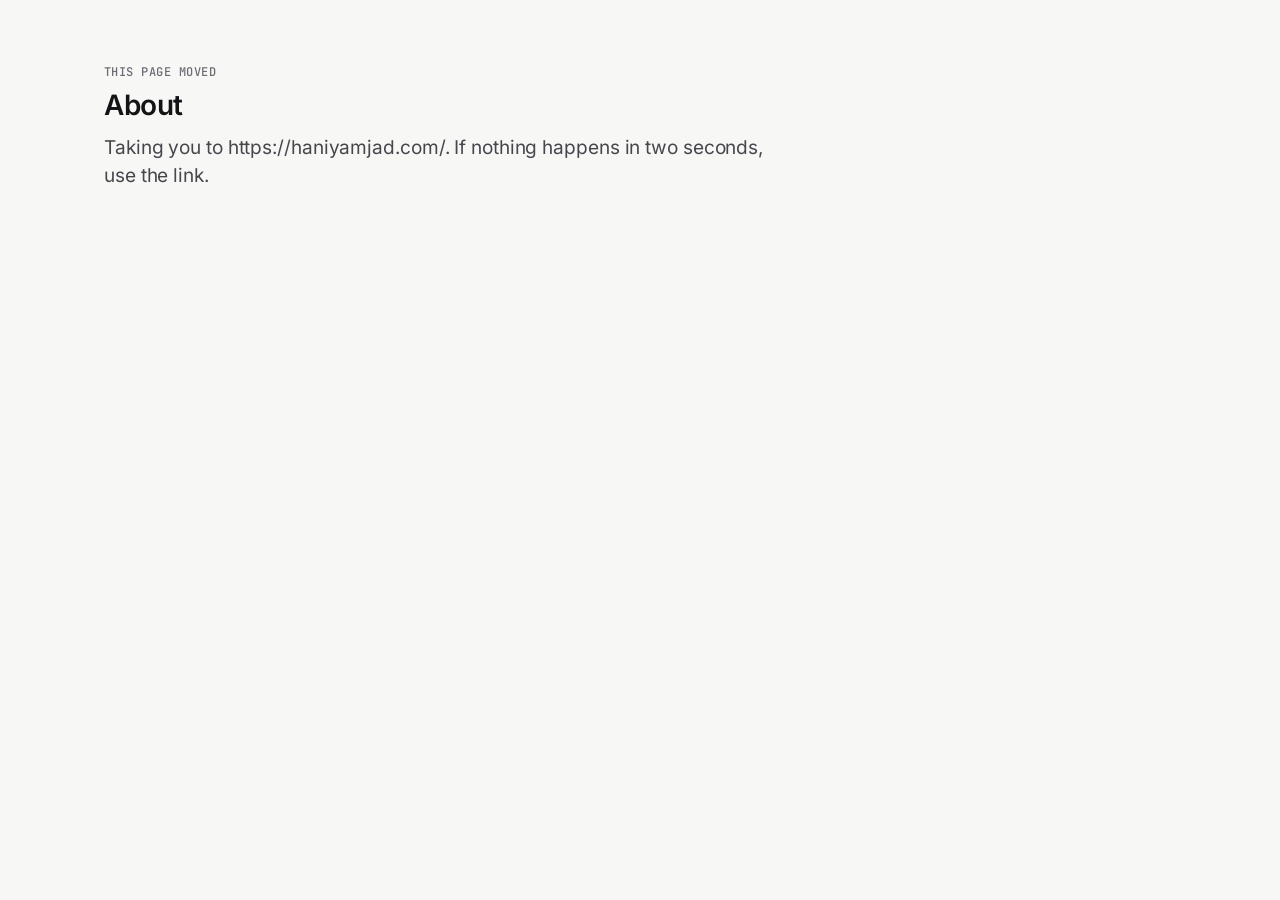
==== commit a3569ba1: "Design system from DESIGN.md: Inter and JetBrains Mono, dashboard landing, stat tiles Direction A. N" ====
--- a/about/index.html
+++ b/about/index.html
@@ -3,7 +3,7 @@
 <meta name="robots" content="noindex">
 <link rel="canonical" href="https://haniyamjad.com/">
 <meta http-equiv="refresh" content="2; url=/">
-<link rel="stylesheet" href="/assets/style.css?v=42">
+<link rel="stylesheet" href="/assets/style.css?v=43">
 </head><body><main id="main"><div class="wrap" style="padding:64px 24px">
 <p class="eyebrow">This page moved</p>
 <h1 class="h2">About</h1>
--- a/assets/style.css
+++ b/assets/style.css
@@ -1,557 +1,388 @@
 /* ==========================================================================
-   Haniya Amjad portfolio. Direction C, 2026-09-30.
-   Cream page, flat white surfaces, brand colour only on tiles and inside
-   case studies. One theme. No blur, no gradients in the chrome.
-   Previous stylesheet: style.css.bak-v40.
+   haniyamjad.com stylesheet. Written from DESIGN.md, 2026-10-18.
+   Every size, space, colour and duration below is a token from that file.
+   If you need a value that is not here, change DESIGN.md first.
+   Previous stylesheet: style.css.bak-v42 (cream bento).
    ========================================================================== */
 
-@font-face {
-  font-family: "Montserrat";
-  src: url("fonts/montserrat-var.woff2") format("woff2");
-  font-weight: 100 900;
-  font-style: normal;
-  font-display: swap;
-}
-
-/* ---------- Tokens ---------- */
+@font-face { font-family: "Inter"; src: url("fonts/inter-var.woff2") format("woff2"); font-weight: 100 900; font-style: normal; font-display: swap; }
+@font-face { font-family: "JetBrains Mono"; src: url("fonts/jetbrains-mono-var.woff2") format("woff2"); font-weight: 100 800; font-style: normal; font-display: swap; }
+
+/* ---------- Tokens (DESIGN.md sections 2 to 7) ---------- */
 :root {
-  --font-display: "Montserrat", -apple-system, BlinkMacSystemFont, "Helvetica Neue", Helvetica, Arial, sans-serif;
-  --font-text: "Montserrat", -apple-system, BlinkMacSystemFont, "Helvetica Neue", Helvetica, Arial, sans-serif;
-  --font-mono: ui-monospace, SFMono-Regular, "SF Mono", Menlo, Consolas, monospace;
-
-  --bg: #F4F2EC;
-  --bg-alt: #ECEAE3;
-  --surface-solid: #ffffff;
-  --surface: #ffffff;
-  --surface-strong: #ffffff;
-  --text: #1C1D21;
-  --text-mid: #44464D;
-  --muted: #5B5D64;
-  --line: rgba(28, 29, 33, 0.12);
-  --line-soft: rgba(28, 29, 33, 0.07);
-  --hair: rgba(28, 29, 33, 0.10);
-  --ink: #1C1D21;
-  --accent: #1e56a0;
-  --green: #166534;
-  --amber: #A67400;
-
-  /* per-case accent, set by .case-scope from --c-l */
-  --case: #1e56a0;
-  --case-soft: rgba(30, 86, 160, 0.09);
-  --case-line: rgba(30, 86, 160, 0.28);
-
-  --shadow-sm: 0 1px 2px rgba(0, 0, 0, 0.06);
-  --shadow-md: 0 2px 6px rgba(0, 0, 0, 0.08);
-  --shadow-tile: 0 1px 2px rgba(0, 0, 0, 0.10);
-
-  --radius-sm: 8px;
-  --radius: 14px;
-  --radius-lg: 14px;
-  --radius-xl: 14px;
-
-  --wrap: 1000px;
-  --wrap-wide: 1200px;
-  --nav-h: 64px;
-
-  --ease: cubic-bezier(.22, .61, .36, 1);
-  --dur: .25s;
-}
+  --sans: "Inter", system-ui, -apple-system, "Segoe UI", Helvetica, Arial, sans-serif;
+  --mono: "JetBrains Mono", ui-monospace, SFMono-Regular, Menlo, Consolas, monospace;
+
+  --t-label: 12px; --lh-label: 16px;
+  --t-small: 13px; --lh-small: 20px;
+  --t-body: 16px;  --lh-body: 26px;
+  --t-lead: 19px;  --lh-lead: 28px;
+  --t-h3: 23px;    --lh-h3: 30px;
+  --t-h2: 28px;    --lh-h2: 34px;
+  --t-h1: 36px;    --lh-h1: 42px;
+  --t-num: 28px;   --t-num-lg: 40px;
+
+  --s-1: 4px; --s-2: 8px; --s-3: 12px; --s-4: 16px; --s-5: 24px; --s-6: 40px; --s-7: 64px; --s-8: 96px;
+
+  --bg: #F7F7F5;
+  --surface: #FFFFFF;
+  --sunken: #EFEFEC;
+  --line: rgba(20, 20, 22, 0.10);
+  --line-strong: rgba(20, 20, 22, 0.25);
+  --ink: #141416;
+  --ink-2: #46474D;
+  --ink-3: #6B6C73;
+  --accent: #1D4ED8;
+  --ok: #15803D; --warn: #A16207; --bad: #B91C1C;
+
+  /* aliases the case-study markup and .dg-* SVG hooks still use */
+  --text: var(--ink); --text-mid: var(--ink-2); --muted: var(--ink-3);
+  --surface-solid: var(--surface); --bg-alt: var(--sunken); --line-soft: var(--line); --hair: var(--line);
+  --font-display: var(--sans); --font-text: var(--sans); --font-mono: var(--mono);
+  --case: var(--accent);
+  --case-soft: rgba(29, 78, 216, 0.08);
+  --case-line: rgba(29, 78, 216, 0.30);
+
+  --page: 1120px; --read: 720px; --gutter: 24px;
+  --radius: 8px; --radius-sm: 4px;
+
+  --d-fast: 120ms; --d-normal: 200ms; --d-slow: 400ms;
+  --e: cubic-bezier(.2, 0, 0, 1); --e-out: cubic-bezier(0, 0, .2, 1);
+}
+@media (prefers-reduced-motion: reduce) { :root { --d-fast: 1ms; --d-normal: 1ms; --d-slow: 1ms; } }
 
 /* ---------- Reset ---------- */
 *, *::before, *::after { box-sizing: border-box; }
-html { -webkit-text-size-adjust: 100%; scroll-behavior: smooth; scroll-padding-top: calc(var(--nav-h) + 24px); }
-@media (prefers-reduced-motion: reduce) {
-  html { scroll-behavior: auto; }
-  *, *::before, *::after { animation-duration: .001ms !important; transition-duration: .001ms !important; }
-}
+html { -webkit-text-size-adjust: 100%; scroll-behavior: smooth; scroll-padding-top: 88px; }
+@media (prefers-reduced-motion: reduce) { html { scroll-behavior: auto; } }
 body {
-  margin: 0;
-  background: var(--bg);
-  color: var(--text);
-  font-family: var(--font-text);
-  font-size: 16.5px;
-  line-height: 1.55;
-  letter-spacing: -0.008em;
-  -webkit-font-smoothing: antialiased;
-  -moz-osx-font-smoothing: grayscale;
+  margin: 0; background: var(--bg); color: var(--ink);
+  font-family: var(--sans); font-optical-sizing: auto;
+  font-size: var(--t-body); line-height: var(--lh-body);
+  -webkit-font-smoothing: antialiased; -moz-osx-font-smoothing: grayscale;
   overflow-x: hidden;
 }
-img, svg, video { max-width: 100%; height: auto; display: block; }
+img, svg, video, picture { max-width: 100%; height: auto; display: block; }
 a { color: inherit; text-decoration: none; }
-h1, h2, h3, h4, h5 { font-family: var(--font-display); font-weight: 650; letter-spacing: -0.022em; line-height: 1.1; margin: 0; }
-p { margin: 0 0 1.1em; }
+p { margin: 0 0 var(--s-4); }
 p:last-child { margin-bottom: 0; }
-ul, ol { margin: 0 0 1.1em; padding-left: 1.25em; }
-li { margin-bottom: .45em; }
+ul, ol { margin: 0 0 var(--s-4); padding-left: 1.25em; }
+li { margin-bottom: var(--s-2); }
 li:last-child { margin-bottom: 0; }
-strong { font-weight: 600; color: var(--text); }
-hr { border: 0; border-top: 1px solid var(--line-soft); margin: 56px 0; }
+strong, b { font-weight: 600; }
+hr { border: 0; border-top: 1px solid var(--line); margin: var(--s-6) 0; }
 ::selection { background: var(--ink); color: #fff; }
-:focus-visible { outline: 2px solid var(--ink); outline-offset: 3px; border-radius: 4px; }
+:focus-visible { outline: 2px solid var(--accent); outline-offset: 2px; border-radius: var(--radius-sm); }
+.sr-only { position: absolute; width: 1px; height: 1px; padding: 0; margin: -1px; overflow: hidden; clip: rect(0, 0, 0, 0); white-space: nowrap; border: 0; }
+
+/* ---------- Type roles ---------- */
+h1, h2, h3, h4 { margin: 0; font-weight: 600; }
+.h1, h1 { font-size: var(--t-h1); line-height: var(--lh-h1); letter-spacing: -0.02em; text-wrap: balance; }
+.h2, h2 { font-size: var(--t-h2); line-height: var(--lh-h2); letter-spacing: -0.015em; text-wrap: balance; }
+.h3, h3 { font-size: var(--t-h3); line-height: var(--lh-h3); letter-spacing: -0.01em; }
+.h4, h4 { font-size: var(--t-body); line-height: var(--lh-body); font-weight: 600; }
+.h-display { font-size: var(--t-h1); line-height: var(--lh-h1); letter-spacing: -0.02em; font-weight: 600; text-wrap: balance; }
+.lede, .lead { font-size: var(--t-lead); line-height: var(--lh-lead); color: var(--ink-2); letter-spacing: -0.005em; max-width: 56ch; }
+.small, .xsmall { font-size: var(--t-small); line-height: var(--lh-small); }
+.muted { color: var(--ink-3); }
+.label, .eyebrow, .toc-t, .note-k, .qa-who, .pager .dir, .work-base-k {
+  font-family: var(--mono); font-size: var(--t-label); line-height: var(--lh-label);
+  font-weight: 500; letter-spacing: 0.04em; text-transform: uppercase; color: var(--ink-3); margin: 0;
+}
+.eyebrow { margin: 0 0 var(--s-2); }
+.num { font-family: var(--mono); font-size: var(--t-num); line-height: 1; font-weight: 500; letter-spacing: -0.01em; font-variant-numeric: tabular-nums; }
+.num-lg { font-size: var(--t-num-lg); }
+.mono { font-family: var(--mono); font-size: 0.92em; }
+@media (max-width: 720px) {
+  .h1, h1, .h-display { font-size: 30px; line-height: 36px; }
+  .h2, h2 { font-size: 24px; line-height: 30px; }
+}
 
 /* ---------- Layout ---------- */
-.wrap { width: 100%; max-width: var(--wrap); margin: 0 auto; padding: 0 24px; }
-.wrap-wide { width: 100%; max-width: var(--wrap-wide); margin: 0 auto; padding: 0 24px; }
-section { position: relative; }
-.section { padding: 60px 0 40px; }
-.section-sm { padding: 40px 0 16px; }
-.section-alt { background: var(--bg-alt); }
-.skip {
-  position: absolute; left: -9999px; top: 0; z-index: 200;
-  background: var(--ink); color: #fff; padding: 10px 16px; border-radius: 0 0 8px 0;
-}
+.wrap, .wrap-wide { width: 100%; max-width: var(--page); margin: 0 auto; padding: 0 var(--gutter); }
+.section, .section-sm { padding-top: var(--s-6); }
+.section-h { margin: 0 0 var(--s-4); }
+.section-lede { margin: calc(var(--s-2) * -1) 0 var(--s-5); }
+.skip { position: absolute; left: -9999px; top: 0; z-index: 200; background: var(--ink); color: #fff; padding: var(--s-2) var(--s-4); }
 .skip:focus { left: 0; }
-
-/* ---------- Chips (shared by nav, tiles, tags) ---------- */
-.chip, .nav-links a, .nav-cta, .back-link {
-  display: inline-flex; align-items: center; gap: 6px;
-  font-size: 12px; font-weight: 600; line-height: 1;
-  padding: 8px 12px; border-radius: 100px;
-  background: var(--surface-solid); color: var(--text);
-  border: 1px solid var(--hair);
-  white-space: nowrap;
-  transition: background var(--dur) var(--ease), color var(--dur) var(--ease), border-color var(--dur) var(--ease);
-}
-.chip:hover, .nav-links a:hover, .back-link:hover { border-color: var(--ink); }
-.chip.is-dark, .nav-links a.is-active, .nav-cta { background: var(--ink); color: #fff; border-color: var(--ink); }
-.nav-cta:hover { background: #000; }
-
-/* ---------- Nav: chips left, name centre, contact right ---------- */
-.nav { position: sticky; top: 0; z-index: 100; background: var(--bg); }
-.nav-in {
-  max-width: var(--wrap-wide); margin: 0 auto; padding: 14px 24px;
-  display: grid; grid-template-columns: 1fr auto 1fr; align-items: center; gap: 16px;
-  min-height: var(--nav-h);
-}
-.nav-links { display: flex; align-items: center; gap: 5px; flex-wrap: nowrap; }
-.nav-logo {
-  justify-self: center; text-align: center;
-  font-family: var(--font-display); font-weight: 650; font-size: 15px; letter-spacing: -0.02em;
-  white-space: nowrap;
-}
+@media (max-width: 720px) { .wrap, .wrap-wide { padding: 0 var(--s-4); } }
+
+/* ---------- Chips ---------- */
+.chip, .nav-links a, .nav-cta, .nav-toggle, .back-link, .tag, .tag-plain, .btn, .wb-chip, .card-tags span {
+  display: inline-flex; align-items: center; gap: var(--s-1);
+  font-family: var(--mono); font-size: var(--t-label); line-height: var(--lh-label);
+  font-weight: 500; letter-spacing: 0.04em; text-transform: uppercase;
+  padding: var(--s-1) var(--s-2); border-radius: var(--radius-sm);
+  background: var(--sunken); color: var(--ink-2); border: 0; white-space: nowrap;
+  transition: background var(--d-fast) var(--e), color var(--d-fast) var(--e);
+}
+.chip.is-fill, .nav-links a.is-active, .nav-cta, .btn { background: var(--ink); color: #fff; }
+.chip:hover, .nav-links a:hover, .back-link:hover, .tag-plain:hover { background: #E4E4E0; color: var(--ink); }
+.nav-cta:hover, .btn:hover { background: #000; }
+.tag { background: var(--case-soft); color: var(--case); }
+.tag-row, .chips, .card-tags { display: flex; flex-wrap: wrap; gap: var(--s-2); }
+.btn { padding: var(--s-2) var(--s-3); cursor: pointer; }
+.btn-ghost { background: var(--sunken); color: var(--ink); }
+.btn-row { display: flex; flex-wrap: wrap; gap: var(--s-2); align-items: center; }
+.link-arrow { color: var(--accent); text-decoration: underline; text-underline-offset: 3px; }
+
+/* ---------- Nav ---------- */
+.nav { position: sticky; top: 0; z-index: 100; background: var(--bg); border-bottom: 1px solid transparent; transition: border-color var(--d-normal) var(--e); }
+.nav.is-scrolled { border-bottom-color: var(--line); }
+.nav-in { max-width: var(--page); margin: 0 auto; padding: var(--s-4) var(--gutter); display: grid; grid-template-columns: 1fr auto 1fr; align-items: center; gap: var(--s-4); }
+.nav-links { display: flex; align-items: center; gap: var(--s-2); }
+.nav-logo { justify-self: center; font-size: var(--t-body); line-height: var(--lh-body); font-weight: 600; letter-spacing: -0.01em; white-space: nowrap; }
 .nav-cta { justify-self: end; }
-.nav-toggle {
-  display: none; justify-self: end;
-  background: var(--surface-solid); border: 1px solid var(--hair); border-radius: 100px;
-  padding: 9px 13px; cursor: pointer; font: inherit; font-size: 12.5px; font-weight: 600; color: var(--text);
-}
-@media (max-width: 900px) {
-  .nav-in { grid-template-columns: 1fr auto; }
+.nav-toggle { display: none; justify-self: end; cursor: pointer; }
+@media (max-width: 720px) {
+  .nav-in { grid-template-columns: 1fr auto; padding: var(--s-3) var(--s-4); }
   .nav-logo { justify-self: start; grid-column: 1; grid-row: 1; }
   .nav-toggle { display: inline-flex; grid-column: 2; grid-row: 1; }
   .nav-cta { display: none; }
-  .nav-links {
-    grid-column: 1 / -1; grid-row: 2;
-    display: none; flex-direction: column; align-items: stretch; gap: 6px;
-    padding: 6px 0 8px;
-  }
+  .nav-links { grid-column: 1 / -1; grid-row: 2; display: none; flex-direction: column; align-items: stretch; gap: var(--s-1); padding: var(--s-2) 0; }
   .nav-links.is-open { display: flex; }
-  .nav-links a { justify-content: flex-start; padding: 12px 14px; font-size: 14px; border-radius: 10px; }
-}
-
-/* ---------- Type utilities ---------- */
-.eyebrow {
-  font-size: 11.5px; font-weight: 700; letter-spacing: .12em; text-transform: uppercase;
-  color: var(--case); margin: 0 0 14px;
-}
-.eyebrow-muted { color: var(--muted); }
-.h-display { font-size: clamp(32px, 4.6vw, 44px); line-height: 1.12; letter-spacing: -0.024em; text-wrap: balance; font-weight: 600; }
-.h1 { font-size: clamp(30px, 4.6vw, 46px); letter-spacing: -0.026em; text-wrap: balance; }
-.h2 { font-size: clamp(24px, 3.2vw, 32px); letter-spacing: -0.022em; text-wrap: balance; }
-.h3 { font-size: clamp(19px, 2.2vw, 24px); letter-spacing: -0.016em; }
-.h4 { font-size: 17.5px; letter-spacing: -0.012em; }
-.lede { font-size: clamp(16px, 1.8vw, 19px); line-height: 1.5; color: var(--text-mid); font-weight: 400; letter-spacing: -0.01em; }
-.muted { color: var(--muted); }
-.small { font-size: 14px; }
-.xsmall { font-size: 12.5px; }
-.center { text-align: center; }
-.mono { font-family: var(--font-mono); font-size: .92em; letter-spacing: 0; }
-.section-head { margin-bottom: 40px; }
-.section-head .lede { max-width: 68ch; margin-top: 14px; }
-
-/* ---------- Tags ---------- */
-.tag {
-  display: inline-flex; align-items: center; gap: 6px;
-  font-size: 11px; font-weight: 700; letter-spacing: .05em; text-transform: uppercase;
-  padding: 5px 10px; border-radius: 6px;
-  background: var(--case-soft); color: var(--case);
-  white-space: nowrap;
-}
-.tag-plain { background: var(--surface-solid); color: var(--muted); border: 1px solid var(--hair); }
-.tag-row { display: flex; flex-wrap: wrap; gap: 8px; }
-
-/* ---------- Buttons ---------- */
-.btn {
-  display: inline-flex; align-items: center; gap: 8px;
-  font-size: 14px; font-weight: 600; letter-spacing: -0.01em;
-  padding: 12px 20px; border-radius: 100px;
-  background: var(--ink); color: #fff; border: 1px solid var(--ink);
-  transition: background var(--dur) var(--ease);
-  cursor: pointer; font-family: inherit;
-}
-.btn:hover { background: #000; }
-.btn-ghost { background: var(--surface-solid); color: var(--text); border-color: var(--hair); }
-.btn-ghost:hover { background: var(--surface-solid); border-color: var(--ink); }
-.btn-row { display: flex; flex-wrap: wrap; gap: 12px; align-items: center; }
-
-.link-arrow {
-  display: inline-flex; align-items: center; gap: 6px;
-  color: var(--text); font-size: 14px; font-weight: 600;
-}
-.link-arrow::after { content: "\2192"; transition: transform var(--dur) var(--ease); }
-.link-arrow:hover::after { transform: translateX(4px); }
-
-/* ---------- Case hero (interior pages) ---------- */
-.case-hero { padding: 56px 0 0; }
-.case-hero .wrap::after { content: ""; display: block; height: 1px; margin-top: 44px; background: var(--line); }
-.case-hero h1 { margin: 18px 0 0; max-width: 22ch; }
-.case-hero .lede { margin-top: 18px; max-width: 64ch; }
-.case-brand { display: flex; align-items: center; gap: 10px; flex-wrap: wrap; }
-.case-brand .co { display: inline-flex; align-items: center; font-family: var(--font-display); font-size: 17px; font-weight: 650; letter-spacing: -0.015em; margin-right: 6px; }
-
-/* Meta strip */
-.meta-strip {
-  display: grid; grid-template-columns: repeat(auto-fit, minmax(150px, 1fr));
-  gap: 1px; margin-top: 40px; background: var(--line); border: 1px solid var(--line);
-  border-radius: var(--radius); overflow: hidden;
-}
-.meta-strip > div { background: var(--surface-solid); padding: 16px 18px; }
-.meta-strip dt { font-size: 11px; font-weight: 700; letter-spacing: .05em; text-transform: uppercase; color: var(--muted); margin-bottom: 6px; }
-.meta-strip dd { margin: 0; font-size: 15px; font-weight: 500; line-height: 1.35; }
-
-/* ---------- Metrics ---------- */
-.metrics { display: grid; grid-template-columns: repeat(auto-fit, minmax(180px, 1fr)); gap: 0; border-top: 1px solid var(--line); border-bottom: 1px solid var(--line); }
-.metric { padding: 22px 20px 22px 0; }
-.metric + .metric { padding-left: 20px; border-left: 1px solid var(--line-soft); }
-.metric .num {
-  font-family: var(--font-display); font-size: clamp(26px, 3vw, 34px); font-variant-numeric: tabular-nums; font-weight: 650;
-  letter-spacing: -0.03em; line-height: 1; color: var(--text); display: block;
-}
-.metric .lbl { display: block; margin-top: 10px; font-size: 13.5px; line-height: 1.4; color: var(--text-mid); }
-.metric .sub { display: block; margin-top: 6px; font-size: 12px; color: var(--muted); }
-@media (max-width: 720px) {
-  .metrics { grid-template-columns: 1fr 1fr; }
-  .metric { padding: 18px 12px 18px 0; }
-  .metric:nth-child(odd) { border-left: 0; padding-left: 0; }
-  .metric:nth-child(n+3) { border-top: 1px solid var(--line-soft); }
-}
+  .nav-links a { justify-content: flex-start; padding: var(--s-3); }
+}
+
+/* ---------- Stat tile: label, value, why ---------- */
+.stat { background: var(--surface); border: 1px solid var(--line); border-radius: var(--radius); padding: var(--s-5); display: grid; align-content: start; }
+.stat .label { margin-bottom: var(--s-2); }
+.stat .why { margin-top: var(--s-3); font-size: var(--t-small); line-height: var(--lh-small); color: var(--ink-2); }
+.strip { display: grid; grid-template-columns: repeat(4, minmax(0, 1fr)); gap: var(--s-4); }
+@media (max-width: 1080px) { .strip { grid-template-columns: repeat(2, minmax(0, 1fr)); } }
+@media (max-width: 720px) { .strip { grid-template-columns: 1fr; } .stat { padding: var(--s-4); } }
+
+/* ---------- Dashboard hero (direction A) ---------- */
+.hero { display: grid; grid-template-columns: 1.1fr 0.9fr; gap: var(--s-7); align-items: start; padding-top: var(--s-7); }
+.hero h1 { margin-top: var(--s-2); }
+.intent { margin: var(--s-5) 0 0; padding: 0; list-style: none; font-size: var(--t-lead); line-height: var(--lh-lead); color: var(--ink-2); letter-spacing: -0.005em; }
+.intent li { margin: 0; }
+.hero .cta { margin-top: var(--s-5); }
+.dash { background: var(--surface); border: 1px solid var(--line); border-radius: var(--radius); padding: var(--s-5); display: grid; gap: var(--s-4); }
+.dash-top { display: flex; justify-content: space-between; align-items: baseline; gap: var(--s-2); }
+.dash-grid { display: grid; grid-template-columns: 1fr 1fr; gap: var(--s-4); }
+.cell { border: 1px solid var(--line); border-radius: var(--radius-sm); padding: var(--s-4); }
+.cell .label { margin-bottom: var(--s-2); }
+.cell .why { margin-top: var(--s-3); font-size: var(--t-small); line-height: var(--lh-small); color: var(--ink-2); }
+.bar { height: 6px; background: var(--sunken); border-radius: 3px; margin-top: var(--s-3); overflow: hidden; }
+.bar i { display: block; height: 100%; background: var(--ink); width: var(--w); transform: scaleX(0); transform-origin: left; animation: fill var(--d-slow) var(--e-out) forwards; }
+@keyframes fill { to { transform: scaleX(1); } }
+@media (prefers-reduced-motion: reduce) { .bar i { animation: none; transform: none; } }
+@media (max-width: 1080px) { .hero { grid-template-columns: 1fr; gap: var(--s-6); padding-top: var(--s-6); } }
+@media (max-width: 720px) { .dash-grid { grid-template-columns: 1fr; } .dash { padding: var(--s-4); } }
+
+/* ---------- Work cards ---------- */
+.cards { display: grid; grid-template-columns: repeat(2, minmax(0, 1fr)); gap: var(--s-5); }
+.card { background: var(--surface); border: 1px solid var(--line); border-radius: var(--radius); padding: var(--s-5); display: grid; gap: var(--s-3); align-content: start; transition: transform var(--d-fast) var(--e), border-color var(--d-fast) var(--e); }
+a.card:hover { transform: translateY(-1px); border-color: var(--line-strong); }
+.card .h3 { max-width: 26ch; }
+.card .small { color: var(--ink-2); }
+.card .art { margin-top: var(--s-2); width: 40%; justify-self: end; border: 1px solid var(--line); border-radius: var(--radius-sm); overflow: hidden; background: var(--sunken); }
+.card p, .card ul { margin: 0; }
+@media (max-width: 720px) { .cards { grid-template-columns: 1fr; gap: var(--s-4); } .card { padding: var(--s-4); } }
+
+/* ---------- List rows ---------- */
+.rows { border-top: 1px solid var(--line); }
+.row { display: grid; grid-template-columns: minmax(0, 1fr) minmax(0, 1.8fr) auto; gap: var(--s-5); align-items: center; min-height: 48px; padding: var(--s-3) 0; border-bottom: 1px solid var(--line); transition: background var(--d-fast) var(--e); }
+a.row:hover { background: var(--surface); }
+.row b { font-weight: 500; font-size: var(--t-body); line-height: 24px; }
+.row .small { color: var(--ink-2); }
+@media (max-width: 720px) { .row { grid-template-columns: 1fr; gap: var(--s-1); } .row .chip { justify-self: start; } }
+
+/* ---------- Case page ---------- */
+.back-bar { padding-top: var(--s-5); }
+.crumbs { display: flex; align-items: center; gap: var(--s-2); flex-wrap: wrap; }
+.crumb-sep { color: var(--ink-3); font-family: var(--mono); font-size: var(--t-label); }
+.case-hero { padding-top: var(--s-6); }
+.case-hero .wrap::after { content: ""; display: block; height: 1px; margin-top: var(--s-6); background: var(--line); }
+.case-hero h1 { margin: var(--s-4) 0 0; max-width: 22ch; }
+.case-hero .lede { margin-top: var(--s-4); }
+.case-brand { display: flex; align-items: center; gap: var(--s-2); flex-wrap: wrap; }
+.case-brand .co { display: inline-flex; align-items: center; gap: var(--s-2); font-weight: 600; font-size: var(--t-body); margin-right: var(--s-2); }
+.logo-mark { display: inline-flex; align-items: center; justify-content: center; width: 22px; height: 22px; border-radius: var(--radius-sm); background: var(--ink); color: #fff; font-family: var(--mono); font-weight: 500; font-size: var(--t-label); flex: 0 0 auto; margin-right: var(--s-2); }
+
+.case-layout { display: grid; grid-template-columns: 1fr; gap: var(--s-6); padding-top: var(--s-6); }
+@media (min-width: 1080px) {
+  .case-layout { grid-template-columns: 200px minmax(0, 1fr); gap: var(--s-5); align-items: start; }
+  .case-layout .toc { order: -1; }
+}
+.case-main { min-width: 0; max-width: var(--read); }
+.toc { position: sticky; top: 88px; border-left: 1px solid var(--line); padding-left: var(--s-4); }
+.toc-t { margin-bottom: var(--s-3); }
+.toc a { display: block; font-size: var(--t-small); line-height: var(--lh-small); color: var(--ink-3); padding: var(--s-1) 0; position: relative; transition: color var(--d-fast) var(--e); }
+.toc a::before { content: ""; position: absolute; left: calc(var(--s-4) * -1 - 1px); top: var(--s-1); bottom: var(--s-1); width: 2px; background: var(--ink); opacity: 0; transition: opacity var(--d-normal) var(--e); }
+.toc a:hover, .toc a.is-active { color: var(--ink); }
+.toc a.is-active { font-weight: 500; }
+.toc a.is-active::before { opacity: 1; }
+@media (max-width: 1079px) { .toc { display: none; } }
 
 /* ---------- Prose ---------- */
-.prose { max-width: 72ch; }
-.prose h2 { margin: 0 0 18px; }
-.prose h3 { margin: 32px 0 12px; }
-.prose h4 { margin: 28px 0 8px; }
+.prose { max-width: var(--read); }
+.prose h2 { margin: 0 0 var(--s-3); }
+.prose h3 { margin: var(--s-6) 0 var(--s-3); }
+.prose h4 { margin: var(--s-5) 0 var(--s-2); }
 .prose > *:first-child { margin-top: 0; }
 .prose > p, .prose > ul, .prose > ol { max-width: 68ch; }
-.prose ul li::marker, .prose ol li::marker { color: var(--case); }
-
-/* Q&A */
-.qa { border-left: 2px solid var(--case); padding-left: 20px; margin: 0 0 8px; max-width: 72ch; }
-.qa-row { margin-bottom: 18px; }
+.prose ul li::marker, .prose ol li::marker { color: var(--ink-3); }
+
+/* Q and A */
+.qa { border-left: 2px solid var(--line-strong); padding-left: var(--s-4); margin: 0 0 var(--s-2); max-width: 72ch; }
+.qa-row { margin-bottom: var(--s-4); }
 .qa-row:last-child { margin-bottom: 0; }
-.qa-q, .qa-a { display: flex; gap: 12px; margin-bottom: 7px; }
-.qa-who { flex: 0 0 auto; width: 62px; font-size: 11px; font-weight: 700; letter-spacing: .05em; text-transform: uppercase; color: var(--muted); padding-top: 4px; }
-.qa-q .qa-who { color: var(--case); }
-.qa-txt { flex: 1 1 auto; font-size: 15.5px; line-height: 1.5; }
+.qa-q, .qa-a { display: flex; gap: var(--s-3); margin-bottom: var(--s-2); }
+.qa-who { flex: 0 0 auto; width: 64px; padding-top: var(--s-1); }
+.qa-q .qa-who { color: var(--ink); }
+.qa-txt { flex: 1 1 auto; }
 .qa-q .qa-txt { font-weight: 500; }
-.qa-a .qa-txt { color: var(--text-mid); }
-
-/* Callout */
-.callout { border-radius: var(--radius); padding: 22px 24px; margin: 24px 0; background: var(--surface-solid); border: 1px solid var(--hair); border-left: 3px solid var(--case); }
-.callout .eyebrow { margin-bottom: 8px; }
-.callout p { font-size: 16px; }
+.qa-a .qa-txt { color: var(--ink-2); }
+
+/* Callout, quote, note */
+.callout { border-radius: var(--radius); padding: var(--s-5); margin: var(--s-5) 0; background: var(--surface); border: 1px solid var(--line); border-left: 2px solid var(--ink); }
+.callout .eyebrow { margin-bottom: var(--s-2); }
+.callout p { margin: 0; }
 .callout-neutral { border-left-color: var(--line); }
-.callout-neutral .eyebrow { color: var(--muted); }
-
-/* Pull quote */
-.quote { margin: 28px 0; padding: 0 0 0 22px; border-left: 3px solid var(--case); max-width: 68ch; }
-.quote p { font-family: var(--font-display); font-size: clamp(18px, 2.2vw, 23px); font-weight: 500; line-height: 1.35; letter-spacing: -0.016em; margin-bottom: 12px; }
-.quote cite { font-style: normal; font-size: 13.5px; color: var(--muted); }
-
-/* Note */
-.note { display: flex; gap: 12px; align-items: flex-start; border: 1px dashed var(--line); border-radius: var(--radius-sm); padding: 14px 16px; margin: 22px 0; background: var(--surface-solid); }
-.note .note-k { flex: 0 0 auto; font-size: 11px; font-weight: 700; letter-spacing: .06em; text-transform: uppercase; color: var(--muted); padding-top: 3px; }
-.note p { font-size: 14px; color: var(--text-mid); margin: 0; }
-
-/* ---------- Tables ---------- */
-.table-scroll { overflow-x: auto; margin: 22px 0; -webkit-overflow-scrolling: touch; background: var(--surface-solid); border: 1px solid var(--hair); border-radius: var(--radius); }
-table { width: 100%; border-collapse: collapse; font-size: 14.5px; min-width: 560px; }
-th, td { text-align: left; padding: 12px 16px; border-bottom: 1px solid var(--line-soft); vertical-align: top; }
-th { font-size: 11px; font-weight: 700; letter-spacing: .05em; text-transform: uppercase; color: var(--muted); border-bottom: 1px solid var(--line); white-space: nowrap; background: var(--bg); }
+.quote { margin: var(--s-5) 0; padding: 0 0 0 var(--s-4); border-left: 2px solid var(--ink); max-width: 68ch; }
+.quote p { font-size: var(--t-lead); line-height: var(--lh-lead); font-weight: 500; margin-bottom: var(--s-2); }
+.quote cite { font-style: normal; font-size: var(--t-small); color: var(--ink-3); }
+.note { display: flex; gap: var(--s-3); align-items: flex-start; border: 1px dashed var(--line-strong); border-radius: var(--radius-sm); padding: var(--s-3) var(--s-4); margin: var(--s-5) 0; background: var(--surface); }
+.note .note-k { flex: 0 0 auto; padding-top: 2px; }
+.note p { font-size: var(--t-small); line-height: var(--lh-small); color: var(--ink-2); margin: 0; }
+
+/* Tables */
+.table-scroll { overflow-x: auto; margin: var(--s-5) 0; -webkit-overflow-scrolling: touch; background: var(--surface); border: 1px solid var(--line); border-radius: var(--radius); }
+table { width: 100%; border-collapse: collapse; font-size: var(--t-small); line-height: var(--lh-small); min-width: 560px; }
+th, td { text-align: left; padding: var(--s-3) var(--s-4); border-bottom: 1px solid var(--line); vertical-align: top; }
+th { font-family: var(--mono); font-size: var(--t-label); line-height: var(--lh-label); font-weight: 500; letter-spacing: 0.04em; text-transform: uppercase; color: var(--ink-3); background: var(--sunken); white-space: nowrap; }
 tbody tr:last-child td { border-bottom: 0; }
-td strong { font-weight: 600; }
-.t-num { font-family: var(--font-mono); font-size: 13.5px; white-space: nowrap; }
+.t-num { font-family: var(--mono); font-variant-numeric: tabular-nums; white-space: nowrap; }
 .t-win { background: var(--case-soft); }
 .t-win td { font-weight: 500; }
-caption { caption-side: bottom; text-align: left; padding: 12px 16px; font-size: 12.5px; color: var(--muted); }
-
-/* ---------- Diagram frame ---------- */
-.diagram { margin: 26px 0; border: 1px solid var(--hair); border-radius: var(--radius); background: var(--surface-solid); overflow: hidden; }
-.diagram-head { padding: 18px 22px 14px; border-bottom: 1px solid var(--line-soft); }
-.diagram-head .eyebrow { margin-bottom: 6px; }
-.diagram-head h3 { font-size: 18px; letter-spacing: -0.014em; }
-.diagram-head p { font-size: 14px; color: var(--muted); margin: 8px 0 0; max-width: 70ch; }
-.diagram-body { padding: 20px 22px 22px; overflow-x: auto; -webkit-overflow-scrolling: touch; }
+caption { caption-side: bottom; text-align: left; padding: var(--s-3) var(--s-4); font-size: var(--t-small); color: var(--ink-3); }
+
+/* Diagram frame */
+.diagram { margin: var(--s-5) 0; border: 1px solid var(--line); border-radius: var(--radius); background: var(--surface); overflow: hidden; }
+.diagram-head { padding: var(--s-4) var(--s-5) var(--s-3); border-bottom: 1px solid var(--line); }
+.diagram-head .eyebrow { margin-bottom: var(--s-1); }
+.diagram-head h3 { font-size: var(--t-body); line-height: var(--lh-body); font-weight: 600; letter-spacing: 0; }
+.diagram-head p { font-size: var(--t-small); line-height: var(--lh-small); color: var(--ink-2); margin: var(--s-1) 0 0; max-width: 70ch; }
+.diagram-body { padding: var(--s-5); overflow-x: auto; -webkit-overflow-scrolling: touch; }
 .diagram-body svg { display: block; margin: 0 auto; min-width: 620px; }
-.diagram-note { padding: 0 22px 20px; font-size: 12.5px; color: var(--muted); }
-
-/* SVG theming hooks (untouched by the redesign on purpose) */
-.dg-bg { fill: var(--surface-solid); }
+.diagram-note { padding: 0 var(--s-5) var(--s-4); font-size: var(--t-small); line-height: var(--lh-small); color: var(--ink-2); }
+
+/* SVG theming hooks: unchanged on purpose, infographics keep their brand colours */
+.case-scope { --case: var(--c-l); --case-soft: color-mix(in srgb, var(--case) 9%, transparent); --case-line: color-mix(in srgb, var(--case) 30%, transparent); }
+.dg-bg { fill: var(--surface); }
 .dg-line { stroke: var(--line); }
-.dg-node { fill: var(--surface-solid); stroke: var(--line); }
+.dg-node { fill: var(--surface); stroke: var(--line); }
 .dg-node-accent { fill: var(--case-soft); stroke: var(--case-line); }
 .dg-node-solid { fill: var(--case); stroke: var(--case); }
-.dg-t { fill: var(--text); font-family: var(--font-text); font-size: 12.5px; font-weight: 500; }
-.dg-t-sm { fill: var(--muted); font-family: var(--font-text); font-size: 11px; font-weight: 400; }
-.dg-t-hd { fill: var(--text); font-family: var(--font-display); font-size: 13px; font-weight: 700; letter-spacing: .02em; }
-.dg-t-inv { fill: #fff; font-family: var(--font-text); font-size: 12.5px; font-weight: 600; }
-.dg-t-acc { fill: var(--case); font-family: var(--font-text); font-size: 11px; font-weight: 600; letter-spacing: .04em; }
+.dg-t { fill: var(--ink); font-family: var(--sans); font-size: 12.5px; font-weight: 500; }
+.dg-t-sm { fill: var(--ink-3); font-family: var(--sans); font-size: 11px; font-weight: 400; }
+.dg-t-hd { fill: var(--ink); font-family: var(--sans); font-size: 13px; font-weight: 600; letter-spacing: .02em; }
+.dg-t-inv { fill: #fff; font-family: var(--sans); font-size: 12.5px; font-weight: 600; }
+.dg-t-acc { fill: var(--case); font-family: var(--sans); font-size: 11px; font-weight: 600; letter-spacing: .04em; }
 .dg-arrow { fill: var(--line); }
 
-/* ---------- Step rail ---------- */
-.rail { display: grid; gap: 0; margin: 24px 0; }
-.rail-item { display: grid; grid-template-columns: 40px 1fr; gap: 18px; padding-bottom: 26px; position: relative; }
-.rail-item::before { content: ""; position: absolute; left: 19px; top: 32px; bottom: 0; width: 1px; background: var(--line); }
+/* Step rail */
+.rail { display: grid; margin: var(--s-5) 0; }
+.rail-item { display: grid; grid-template-columns: 40px 1fr; gap: var(--s-4); padding-bottom: var(--s-5); position: relative; }
+.rail-item::before { content: ""; position: absolute; left: 19px; top: 40px; bottom: 0; width: 1px; background: var(--line); }
 .rail-item:last-child { padding-bottom: 0; }
 .rail-item:last-child::before { display: none; }
-.rail-n { width: 40px; height: 40px; border-radius: 50%; display: grid; place-items: center; background: var(--surface-solid); border: 1px solid var(--line); font-family: var(--font-display); font-size: 13.5px; font-weight: 700; color: var(--case); position: relative; z-index: 1; }
-.rail-item.is-leak .rail-n { background: var(--case); border-color: var(--case); color: #fff; }
-.rail-b h4 { margin-bottom: 6px; }
-.rail-b p { font-size: 15px; color: var(--text-mid); margin: 0; }
-.rail-b .tag { margin-top: 10px; }
-
-/* ---------- Cards / grid ---------- */
-.grid { display: grid; gap: 16px; }
+.rail-n { width: 40px; height: 40px; border-radius: 50%; display: grid; place-items: center; background: var(--surface); border: 1px solid var(--line); font-family: var(--mono); font-size: var(--t-small); font-weight: 500; color: var(--ink); position: relative; z-index: 1; }
+.rail-item.is-leak .rail-n { background: var(--ink); border-color: var(--ink); color: #fff; }
+.rail-b h4, .rail-b h3 { margin-bottom: var(--s-1); }
+.rail-b p { font-size: var(--t-small); line-height: var(--lh-small); color: var(--ink-2); margin: 0; }
+.rail-b .tag { margin-top: var(--s-2); }
+
+/* Generic grid and cards used by interiors and About */
+.grid { display: grid; gap: var(--s-4); }
 .grid-2 { grid-template-columns: repeat(auto-fit, minmax(280px, 1fr)); }
-.grid-3 { grid-template-columns: repeat(auto-fit, minmax(260px, 1fr)); }
-.grid-4 { grid-template-columns: repeat(auto-fit, minmax(210px, 1fr)); }
-.card { background: var(--surface-solid); border: 1px solid var(--hair); border-radius: var(--radius); padding: 22px 22px; }
-.card h4, .card h3 { margin-bottom: 8px; }
-.card p { font-size: 14.5px; color: var(--text-mid); margin: 0; }
-.card .eyebrow { font-size: 11px; margin-bottom: 10px; }
-.exp-card h3 { display: flex; align-items: center; font-size: 16px; letter-spacing: -0.012em; }
-
-/* Artifact links */
-.artifacts { display: grid; grid-template-columns: repeat(auto-fit, minmax(230px, 1fr)); gap: 12px; margin: 28px 0 0; }
-.artifact { display: flex; align-items: center; gap: 12px; border: 1px solid var(--hair); border-radius: var(--radius-sm); padding: 14px 16px; background: var(--surface-solid); transition: border-color var(--dur) var(--ease); }
-.artifact:hover { border-color: var(--ink); }
-.artifact .a-ic { flex: 0 0 auto; width: 30px; height: 30px; display: grid; place-items: center; border-radius: 8px; background: var(--bg); font-size: 13px; }
-.artifact .a-t { font-size: 14px; font-weight: 500; line-height: 1.25; }
-.artifact .a-s { font-size: 12px; color: var(--muted); margin-top: 2px; }
-
-/* ---------- TOC ---------- */
-.toc { position: sticky; top: calc(var(--nav-h) + 20px); border-left: 1px solid var(--line); padding-left: 18px; }
-.toc-t { font-size: 11px; font-weight: 700; letter-spacing: .06em; text-transform: uppercase; color: var(--muted); margin-bottom: 12px; }
-.toc a { display: block; font-size: 13.5px; color: var(--muted); padding: 5px 0; line-height: 1.35; position: relative; transition: color .2s var(--ease); }
-.toc a::before { content: ""; position: absolute; left: -19px; top: 7px; bottom: 7px; width: 2px; background: var(--ink); opacity: 0; transition: opacity .2s var(--ease); }
-.toc a:hover, .toc a.is-active { color: var(--text); }
-.toc a.is-active { font-weight: 600; }
-.toc a.is-active::before { opacity: 1; }
-.case-layout { display: grid; grid-template-columns: 1fr; gap: 48px; }
-@media (min-width: 1080px) {
-  .case-layout { grid-template-columns: 200px 1fr; align-items: start; }
-  .case-layout .toc { order: -1; }
-}
-@media (max-width: 1079px) { .toc { display: none; } }
-.case-layout .case-main { min-width: 0; }
+.grid-3 { grid-template-columns: repeat(auto-fit, minmax(240px, 1fr)); }
+.grid-4 { grid-template-columns: repeat(auto-fit, minmax(200px, 1fr)); }
+.exp-card h3 { display: flex; align-items: center; font-size: var(--t-body); line-height: var(--lh-body); }
+.exp-card ul { font-size: var(--t-small) !important; line-height: var(--lh-small) !important; color: var(--ink-2) !important; }
+.exp-card .xsmall { margin: var(--s-1) 0 var(--s-2) !important; }
+
+/* Artifact links, pager */
+.artifacts { display: grid; grid-template-columns: repeat(auto-fit, minmax(230px, 1fr)); gap: var(--s-3); margin: var(--s-5) 0 0; }
+.artifact { display: flex; align-items: center; gap: var(--s-3); border: 1px solid var(--line); border-radius: var(--radius-sm); padding: var(--s-3) var(--s-4); background: var(--surface); transition: border-color var(--d-fast) var(--e); }
+.artifact:hover { border-color: var(--line-strong); }
+.artifact .a-t { font-size: var(--t-small); font-weight: 500; }
+.artifact .a-s { font-size: var(--t-small); color: var(--ink-3); }
+.pager { display: grid; grid-template-columns: repeat(auto-fit, minmax(260px, 1fr)); gap: var(--s-3); margin: var(--s-6) 0 0; }
+.pager a { border: 1px solid var(--line); border-radius: var(--radius); padding: var(--s-4) var(--s-5); background: var(--surface); transition: border-color var(--d-fast) var(--e); }
+.pager a:hover { border-color: var(--line-strong); }
+.pager .ttl { font-size: var(--t-body); line-height: 24px; font-weight: 500; margin-top: var(--s-1); display: block; }
+
+/* ---------- Metrics on About (label, value, why) ---------- */
+.metrics { display: grid; grid-template-columns: repeat(4, minmax(0, 1fr)); gap: var(--s-4); margin-top: var(--s-5); }
+.metric { background: var(--surface); border: 1px solid var(--line); border-radius: var(--radius); padding: var(--s-5); display: flex; flex-direction: column; }
+.metric .lbl { order: 1; font-family: var(--mono); font-size: var(--t-label); line-height: var(--lh-label); font-weight: 500; letter-spacing: 0.04em; text-transform: uppercase; color: var(--ink-3); margin-bottom: var(--s-2); }
+.metric .num { order: 2; color: var(--ink); }
+.metric .sub { order: 3; margin-top: var(--s-3); font-size: var(--t-small); line-height: var(--lh-small); color: var(--ink-2); }
+@media (max-width: 1080px) { .metrics { grid-template-columns: 1fr 1fr; } }
+@media (max-width: 720px) { .metrics { grid-template-columns: 1fr; } .metric { padding: var(--s-4); } }
+
+/* ---------- About hero ---------- */
+.hero-split { display: grid; grid-template-columns: minmax(0, 1fr) 200px; gap: var(--s-7); align-items: start; padding-top: var(--s-7); }
+.hero-photo { width: 200px; height: 200px; border-radius: var(--radius); object-fit: cover; filter: grayscale(1); border: 1px solid var(--line); }
+@media (max-width: 720px) { .hero-split { grid-template-columns: 1fr; gap: var(--s-5); padding-top: var(--s-6); } .hero-photo { width: 120px; height: 120px; } }
+
+/* How I work */
+.work-lede { margin: var(--s-3) 0 0; }
+.work-panel { margin-top: var(--s-5); padding: var(--s-5); background: var(--surface); border: 1px solid var(--line); border-radius: var(--radius); }
+.work-flow { list-style: none; margin: 0; padding: 0; display: grid; grid-template-columns: repeat(3, minmax(0, 1fr)); gap: var(--s-3); }
+.wf { position: relative; margin: 0; padding: var(--s-4); border-radius: var(--radius-sm); background: var(--bg); display: grid; }
+.wf-ic { width: 36px; height: 36px; border-radius: var(--radius-sm); color: var(--ink); background: var(--surface); border: 1px solid var(--line); display: grid; place-items: center; margin-bottom: var(--s-3); }
+.wf-ic svg { width: 20px; height: 20px; }
+.wf-n { position: absolute; top: var(--s-4); right: var(--s-4); font-family: var(--mono); font-size: var(--t-label); color: var(--ink-3); }
+.wf-t { font-weight: 600; font-size: var(--t-body); line-height: 24px; padding-right: 28px; margin-bottom: var(--s-1); }
+.wf-s { font-size: var(--t-small); line-height: var(--lh-small); color: var(--ink-2); }
+.wb-scroll { overflow-x: auto; margin: var(--s-5) 0 0; min-width: 0; }
+.wb-svg { display: block; width: 100%; max-width: 720px; height: auto; margin: 0 auto; overflow: visible; }
+.wb-user, .wb-biz, .wb-core { --c: var(--ink); }
+.wb-beam { fill: var(--ink); }
+.wb-strut, .wb-string { stroke: var(--line-strong); stroke-width: 1.5; fill: none; stroke-dasharray: 3 4; }
+.wb-pivot { fill: var(--surface); stroke: var(--ink); stroke-width: 2; }
+.wb-pill { fill: var(--surface); stroke: var(--line); }
+.wb-pill-t { fill: var(--ink); font-family: var(--mono); font-size: 11px; font-weight: 500; letter-spacing: .04em; text-transform: uppercase; }
+.wb-pan { fill: var(--surface); stroke: var(--line); }
+.wb-fulcrum { fill: var(--sunken); stroke: var(--ink); stroke-width: 1.5; stroke-linejoin: round; }
+.wb-hd { fill: var(--ink); font-family: var(--sans); font-size: 15px; font-weight: 600; }
+.wb-tag { fill: var(--sunken); stroke: none; }
+.wb-tag-t { fill: var(--ink-2); font-family: var(--mono); font-size: 10px; font-weight: 500; letter-spacing: .04em; text-transform: uppercase; }
+.wb-sub { fill: var(--ink-3); font-family: var(--sans); font-size: 11.5px; }
+.work-base-k { margin: var(--s-5) 0 var(--s-2); }
+.work-base { display: flex; flex-wrap: wrap; gap: var(--s-2); }
+.wb-chip svg { width: 16px; height: 16px; }
+@media (max-width: 720px) {
+  .work-panel { padding: var(--s-4); }
+  .work-flow { grid-template-columns: 1fr; gap: var(--s-2); }
+  .wb-scroll { margin: var(--s-4) calc(var(--s-4) * -1) 0; padding: 0 var(--s-4); }
+  .wb-svg { min-width: 560px; }
+}
 
 /* ---------- Footer ---------- */
-.footer { padding: 48px 0 40px; font-size: 13.5px; }
-.footer-in { display: flex; flex-wrap: wrap; gap: 24px; justify-content: space-between; align-items: flex-start; border-top: 1px solid var(--line); padding-top: 28px; }
-.footer a { color: var(--muted); }
-.footer a:hover { color: var(--text); }
-.footer-links { display: flex; flex-wrap: wrap; gap: 18px; }
-.footer-legal { color: var(--muted); font-size: 12.5px; margin-top: 22px; line-height: 1.6; max-width: 86ch; }
-
-/* ---------- Prev / next ---------- */
-.pager { display: grid; grid-template-columns: repeat(auto-fit, minmax(260px, 1fr)); gap: 12px; margin-top: 8px; }
-.pager a { border: 1px solid var(--hair); border-radius: var(--radius); padding: 20px 22px; background: var(--surface-solid); transition: border-color var(--dur) var(--ease); }
-.pager a:hover { border-color: var(--ink); }
-.pager .dir { font-size: 11px; font-weight: 700; letter-spacing: .06em; text-transform: uppercase; color: var(--muted); }
-.pager .ttl { font-family: var(--font-display); font-size: 16px; font-weight: 600; letter-spacing: -0.012em; margin-top: 8px; display: block; }
-
-/* ---------- Reveal on scroll ---------- */
-.reveal { opacity: 0; transform: translateY(12px); transition: opacity .6s var(--ease), transform .6s var(--ease); }
-.reveal.is-in { opacity: 1; transform: none; }
-@media (prefers-reduced-motion: reduce) { .reveal { opacity: 1; transform: none; } }
-
-/* ---------- Print ---------- */
+.footer { padding: var(--s-8) 0 var(--s-6); font-size: var(--t-small); line-height: var(--lh-small); }
+.footer-in { display: flex; flex-wrap: wrap; gap: var(--s-5); justify-content: space-between; align-items: flex-start; border-top: 1px solid var(--line); padding-top: var(--s-5); }
+.footer a { color: var(--ink-2); }
+.footer a:hover { color: var(--ink); }
+.footer-links { display: flex; flex-wrap: wrap; gap: var(--s-4); }
+.footer-legal { color: var(--ink-3); margin-top: var(--s-5); max-width: 86ch; }
+@media (max-width: 720px) { .footer { padding-top: var(--s-7); } }
+
+/* ---------- Misc ---------- */
+.plain-list { list-style: none; padding: 0; margin: 0; display: grid; gap: var(--s-2); }
+.plain-list a { text-decoration: underline; text-underline-offset: 3px; }
+.reveal { opacity: 1; transform: none; }
+@media (min-width: 900px) {
+  ::-webkit-scrollbar { width: 10px; }
+  ::-webkit-scrollbar-thumb { background: rgba(20, 20, 22, 0.2); border-radius: 100px; border: 3px solid transparent; background-clip: padding-box; }
+  ::-webkit-scrollbar-track { background: transparent; }
+}
 @media print {
   .nav, .toc, .footer, .pager, .btn-row { display: none !important; }
-  body { font-size: 11pt; background: #fff; }
+  body { background: #fff; font-size: 11pt; }
   .diagram { break-inside: avoid; }
 }
-
-/* ==========================================================================
-   Portfolio shell: one page, hash routed
-   ========================================================================== */
-.case-scope {
-  --case: var(--c-l);
-  --case-soft: color-mix(in srgb, var(--case) 9%, transparent);
-  --case-line: color-mix(in srgb, var(--case) 30%, transparent);
-}
-.view { display: none; }
-.view.is-on { display: block; }
-
-/* Landing hero: one paragraph */
-.home-hero { padding: 48px 0 28px; }
-.home-hero .wrap { max-width: 1200px; }
-.home-hero h1 { max-width: 22ch; }
-.home-hero .lede { max-width: 60ch; margin-top: 14px; }
-
-/* Back bar inside a case view */
-.back-bar { padding: 20px 0 0; }
-.back-link { padding: 8px 13px 8px 10px; color: var(--text-mid); }
-.back-link::before { content: "\2190"; }
-
-/* Logo marks: black square, white initial */
-.logo-mark {
-  display: inline-flex; align-items: center; justify-content: center;
-  width: 24px; height: 24px; border-radius: 6px;
-  background: var(--ink); color: #fff;
-  font-family: var(--font-display); font-weight: 700; font-size: 12px;
-  margin-right: 9px; flex: 0 0 auto;
-}
-
-/* ==========================================================================
-   Bento tiles
-   ========================================================================== */
-.tile-grid { display: grid; grid-template-columns: repeat(2, minmax(0, 1fr)); gap: 16px; }
-.tile-grid > .tile:first-child { grid-row: span 2; aspect-ratio: auto; min-height: 520px; }
-.tile {
-  --case: var(--c-l);
-  position: relative; display: block; overflow: hidden;
-  aspect-ratio: 1.15; min-height: 250px;
-  border-radius: var(--radius); background: var(--case); color: #fff;
-  box-shadow: var(--shadow-tile);
-  transition: transform .35s var(--ease), box-shadow .35s var(--ease);
-}
-.tile:hover { transform: translateY(-3px); box-shadow: 0 8px 24px rgba(0, 0, 0, 0.14); }
-.tile:focus-visible { outline: 2px solid #fff; outline-offset: -4px; box-shadow: 0 0 0 4px var(--ink); }
-.tile-t {
-  position: absolute; left: 20px; right: 20px; top: 18px; z-index: 2;
-  font-size: clamp(16px, 1.8vw, 20px); font-weight: 600; line-height: 1.25; letter-spacing: -0.016em;
-  max-width: 24ch; text-wrap: balance;
-  text-shadow: 0 1px 2px rgba(0, 0, 0, 0.18);
-}
-.tile-grid > .tile:first-child .tile-t { font-size: clamp(20px, 2.4vw, 26px); max-width: 20ch; }
-.tile-tags { position: absolute; left: 14px; right: 14px; bottom: 14px; z-index: 2; display: flex; flex-wrap: wrap; gap: 5px; }
-.tile-tags span {
-  display: inline-flex; align-items: center; padding: 5px 9px; border-radius: 6px;
-  background: #fff; color: var(--text); font-size: 11px; font-weight: 600; line-height: 1; white-space: nowrap;
-}
-.tile-tags .k { background: var(--ink); color: #fff; }
-
-/* Art: a phone bleeding off the bottom right, or a white card for a chart */
-.tile-art { position: absolute; z-index: 1; pointer-events: none; }
-.tile-art img { display: block; width: 100%; height: auto; }
-.tile-art-phone {
-  right: 6%; bottom: -14%; width: 46%; max-width: 250px;
-  border-radius: 22px; overflow: hidden;
-  box-shadow: 0 24px 50px rgba(0, 0, 0, 0.30);
-  transform: rotate(-4deg);
-  transition: transform .45s var(--ease);
-}
-.tile:hover .tile-art-phone { transform: rotate(-3deg) translateY(-6px); }
-.tile-grid > .tile:first-child .tile-art-phone { width: 58%; max-width: 340px; bottom: 2%; right: 8%; }
-.tile-art-card {
-  left: 12%; right: -8%; bottom: -10%;
-  background: #fff; border-radius: 10px 10px 0 0; padding: 12px 12px 0;
-  box-shadow: 0 18px 40px rgba(0, 0, 0, 0.22);
-  transform: rotate(-2deg);
-  transition: transform .45s var(--ease);
-}
-.tile:hover .tile-art-card { transform: rotate(-1.5deg) translateY(-6px); }
-.tile-grid > .tile:first-child .tile-art-card { left: 6%; right: -12%; bottom: 8%; padding: 18px 18px 0; }
-/* fade the art under the title so text stays readable */
-.tile::after {
-  content: ""; position: absolute; inset: 0; z-index: 1; pointer-events: none;
-  background: linear-gradient(180deg, color-mix(in srgb, var(--case) 70%, transparent) 0%, transparent 38%);
-}
-.tile .tile-art { z-index: 0; }
-.tile .tile-t, .tile .tile-tags { z-index: 2; }
-
-@media (max-width: 720px) {
-  .tile-grid { grid-template-columns: 1fr; gap: 12px; }
-  .tile-grid > .tile:first-child { grid-row: auto; aspect-ratio: 1.15; min-height: 0; }
-  .tile { min-height: 0; }
-  .tile-grid > .tile:first-child .tile-t { font-size: 20px; }
-  .tile-t { font-size: 18px; }
-  .tile-art-phone, .tile-grid > .tile:first-child .tile-art-phone { width: 40%; max-width: 160px; bottom: -32%; right: 6%; }
-  .tile-art-card, .tile-grid > .tile:first-child .tile-art-card { left: 14%; right: -10%; bottom: -16%; padding: 10px 10px 0; }
-}
-
-/* Prototype button under the projects grid */
-.btn-row.case-scope .btn { background: var(--ink); }
-
-/* ==========================================================================
-   About page
-   ========================================================================== */
-.hero-split { display: flex; align-items: center; gap: 44px; }
-.hero-split-txt { flex: 1 1 auto; min-width: 0; }
-.hero-photo-wrap { flex: 0 0 auto; }
-.hero-photo { width: 200px; height: 200px; border-radius: var(--radius); object-fit: cover; filter: grayscale(1); }
-@media (max-width: 720px) {
-  .hero-split { flex-direction: column-reverse; align-items: flex-start; gap: 22px; }
-  .hero-photo { width: 120px; height: 120px; }
-}
-
-/* How I work */
-.work-lede { font-size: 16.5px; line-height: 1.5; color: var(--text-mid); max-width: 62ch; margin: 14px 0 0; }
-.work-panel { margin-top: 24px; padding: 24px; background: var(--surface-solid); border: 1px solid var(--hair); border-radius: var(--radius); }
-.work-flow { list-style: none; margin: 0; padding: 0; display: grid; grid-template-columns: repeat(3, minmax(0, 1fr)); gap: 12px; }
-.wf { position: relative; margin: 0; padding: 16px; border-radius: var(--radius-sm); background: var(--bg); display: grid; grid-template-columns: 1fr; row-gap: 0; }
-.wf-ic { width: 36px; height: 36px; border-radius: 10px; color: var(--case); background: var(--surface-solid); border: 1px solid var(--hair); display: grid; place-items: center; margin-bottom: 12px; }
-.wf-ic svg { width: 20px; height: 20px; }
-.wf-n { position: absolute; top: 14px; right: 14px; font-family: var(--font-mono); font-size: 11px; letter-spacing: .1em; color: var(--muted); }
-.wf-t { font-family: var(--font-display); font-weight: 650; font-size: 15px; letter-spacing: -0.012em; line-height: 1.3; color: var(--text); padding-right: 28px; margin-bottom: 4px; text-wrap: balance; }
-.wf-s { font-size: 12.5px; color: var(--muted); line-height: 1.4; }
-@media (max-width: 720px) {
-  .work-panel { padding: 16px; }
-  .work-flow { grid-template-columns: 1fr; gap: 10px; }
-  .wf { grid-template-columns: 36px 1fr; column-gap: 12px; }
-  .wf-ic { grid-row: 1 / span 2; margin-bottom: 0; }
-}
-
-/* balance figure, flat */
-.wb-scroll { overflow-x: auto; -webkit-overflow-scrolling: touch; margin: 24px -4px 6px; padding: 0 4px; min-width: 0; }
-.wb-svg { display: block; width: 100%; max-width: 720px; height: auto; margin: 0 auto; overflow: visible; }
-.wb-user { --c: #1e56a0; }
-.wb-biz  { --c: #16A34A; }
-.wb-core { --c: #A67400; }
-.wb-beam { fill: var(--ink); }
-.wb-strut, .wb-string { stroke: var(--line); stroke-width: 1.5; fill: none; stroke-dasharray: 3 4; }
-.wb-pivot { fill: var(--surface-solid); stroke: #A67400; stroke-width: 3; }
-.wb-pill { fill: var(--surface-solid); stroke: var(--line); }
-.wb-pill-t { fill: var(--text); font-family: var(--font-display); font-size: 12.5px; font-weight: 700; letter-spacing: .02em; }
-.wb-pan { fill: var(--surface-solid); stroke: var(--line); stroke-width: 1; }
-.wb-fulcrum { fill: color-mix(in srgb, var(--c) 12%, var(--surface-solid)); stroke: var(--c); stroke-width: 1.5; stroke-linejoin: round; }
-.wb-hd { fill: var(--text); font-family: var(--font-display); font-size: 15px; font-weight: 700; letter-spacing: -0.01em; }
-.wb-core .wb-hd { fill: var(--c); }
-.wb-tag { fill: var(--bg); stroke: var(--line); }
-.wb-tag-t { fill: var(--c); font-family: var(--font-text); font-size: 10.5px; font-weight: 700; letter-spacing: .03em; }
-.wb-sub { fill: var(--muted); font-family: var(--font-text); font-size: 11.5px; }
-@media (max-width: 720px) {
-  .wb-scroll { margin: 18px -16px 6px; padding: 0 16px; }
-  .wb-svg { min-width: 560px; }
-}
-.work-base-k { margin: 18px 0 10px; font-size: 11px; font-weight: 700; letter-spacing: .12em; text-transform: uppercase; color: var(--muted); text-align: center; }
-.work-base { display: flex; flex-wrap: wrap; justify-content: center; gap: 8px; }
-.wb-chip { display: inline-flex; align-items: center; gap: 8px; padding: 8px 14px 8px 11px; border-radius: 100px; font-size: 13px; font-weight: 600; color: var(--text); background: var(--bg); border: 1px solid var(--hair); }
-.wb-chip svg { width: 18px; height: 18px; color: var(--case); }
-
-/* Scrollbar */
-@media (min-width: 900px) {
-  ::-webkit-scrollbar { width: 10px; }
-  ::-webkit-scrollbar-thumb { background: rgba(28, 29, 33, 0.25); border-radius: 100px; border: 3px solid transparent; background-clip: padding-box; }
-  ::-webkit-scrollbar-track { background: transparent; }
-}
-
-/* ---------- Real pages (build_site.py), 2026-10-18 ---------- */
-.sr-only { position: absolute; width: 1px; height: 1px; padding: 0; margin: -1px; overflow: hidden; clip: rect(0,0,0,0); white-space: nowrap; border: 0; }
-.section-h { margin: 40px 0 16px; }
-.section-lede { margin: -4px 0 20px; max-width: 60ch; }
-.crumbs { display: flex; align-items: center; gap: 8px; flex-wrap: wrap; }
-.crumb-sep { color: var(--muted); }
-.plain-list { list-style: none; padding: 0; margin: 0; display: grid; gap: 8px; }
-.plain-list a { text-decoration: underline; text-underline-offset: 3px; }
